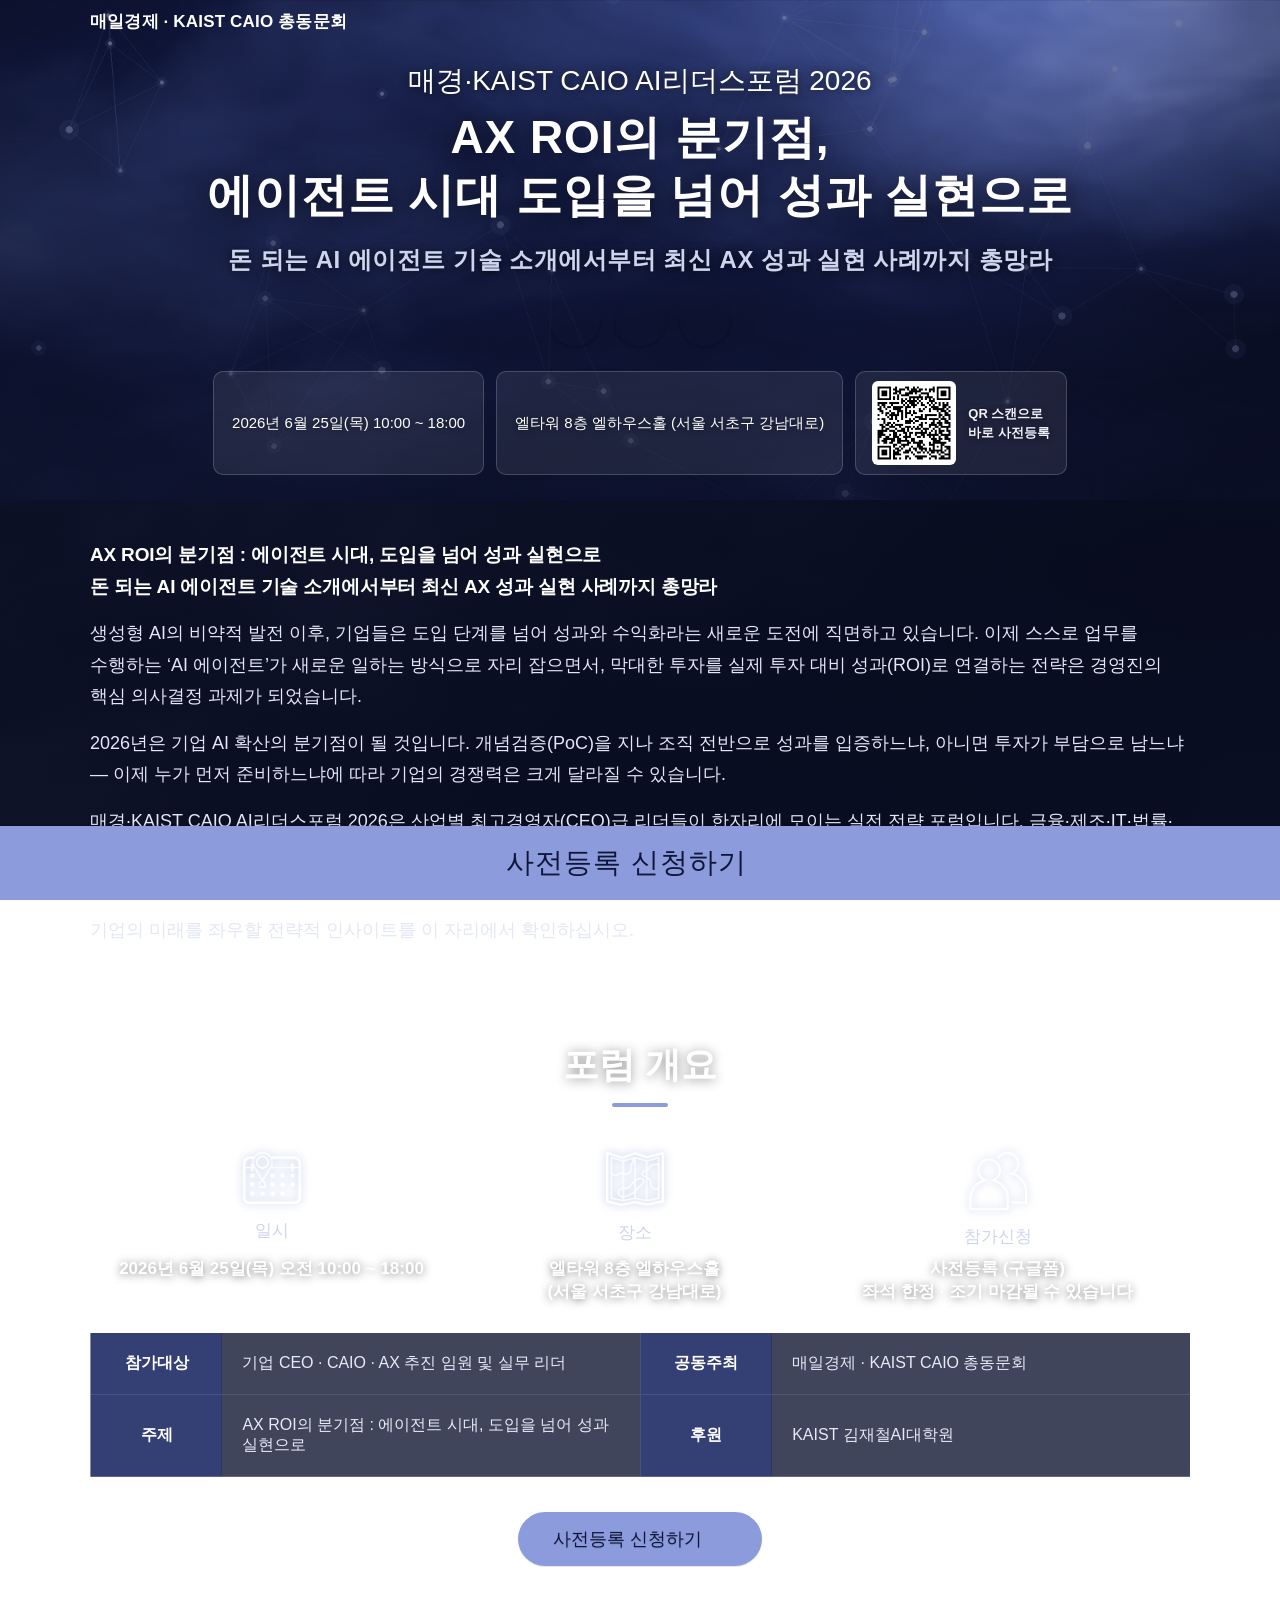
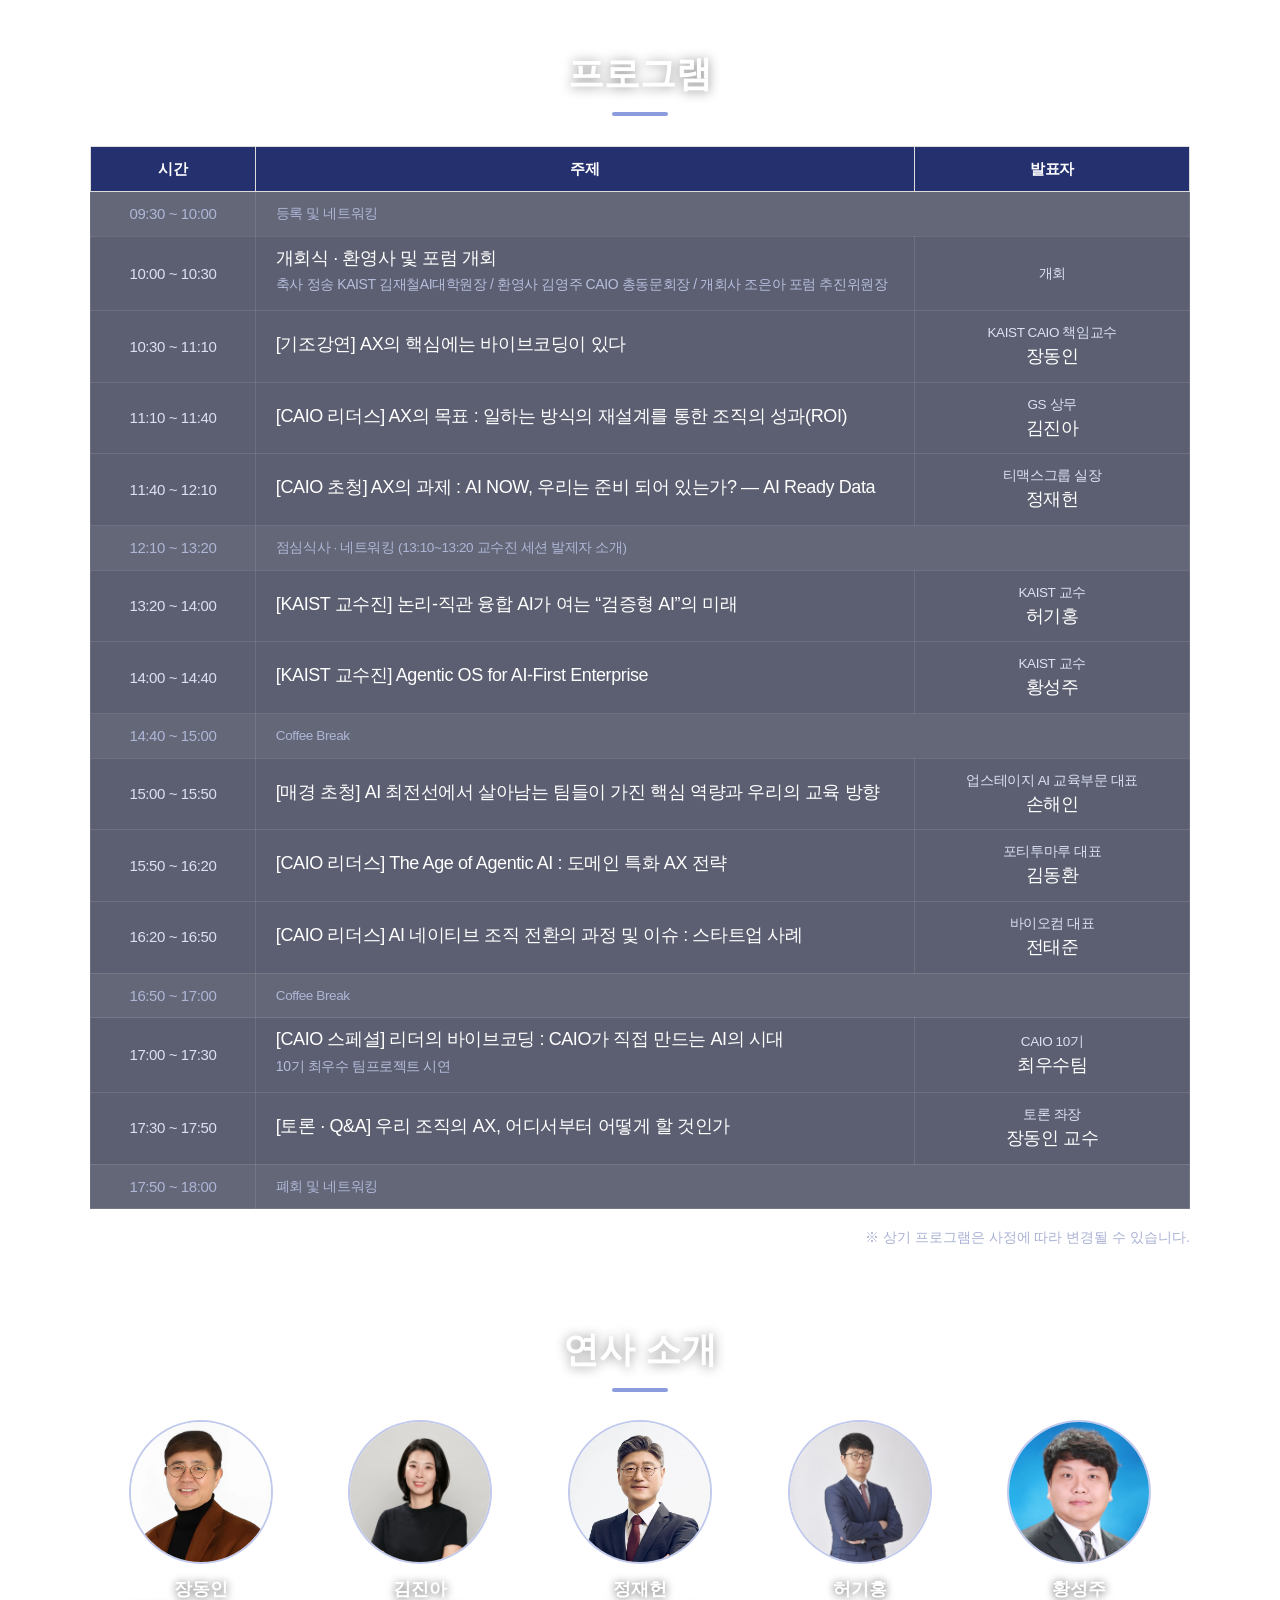
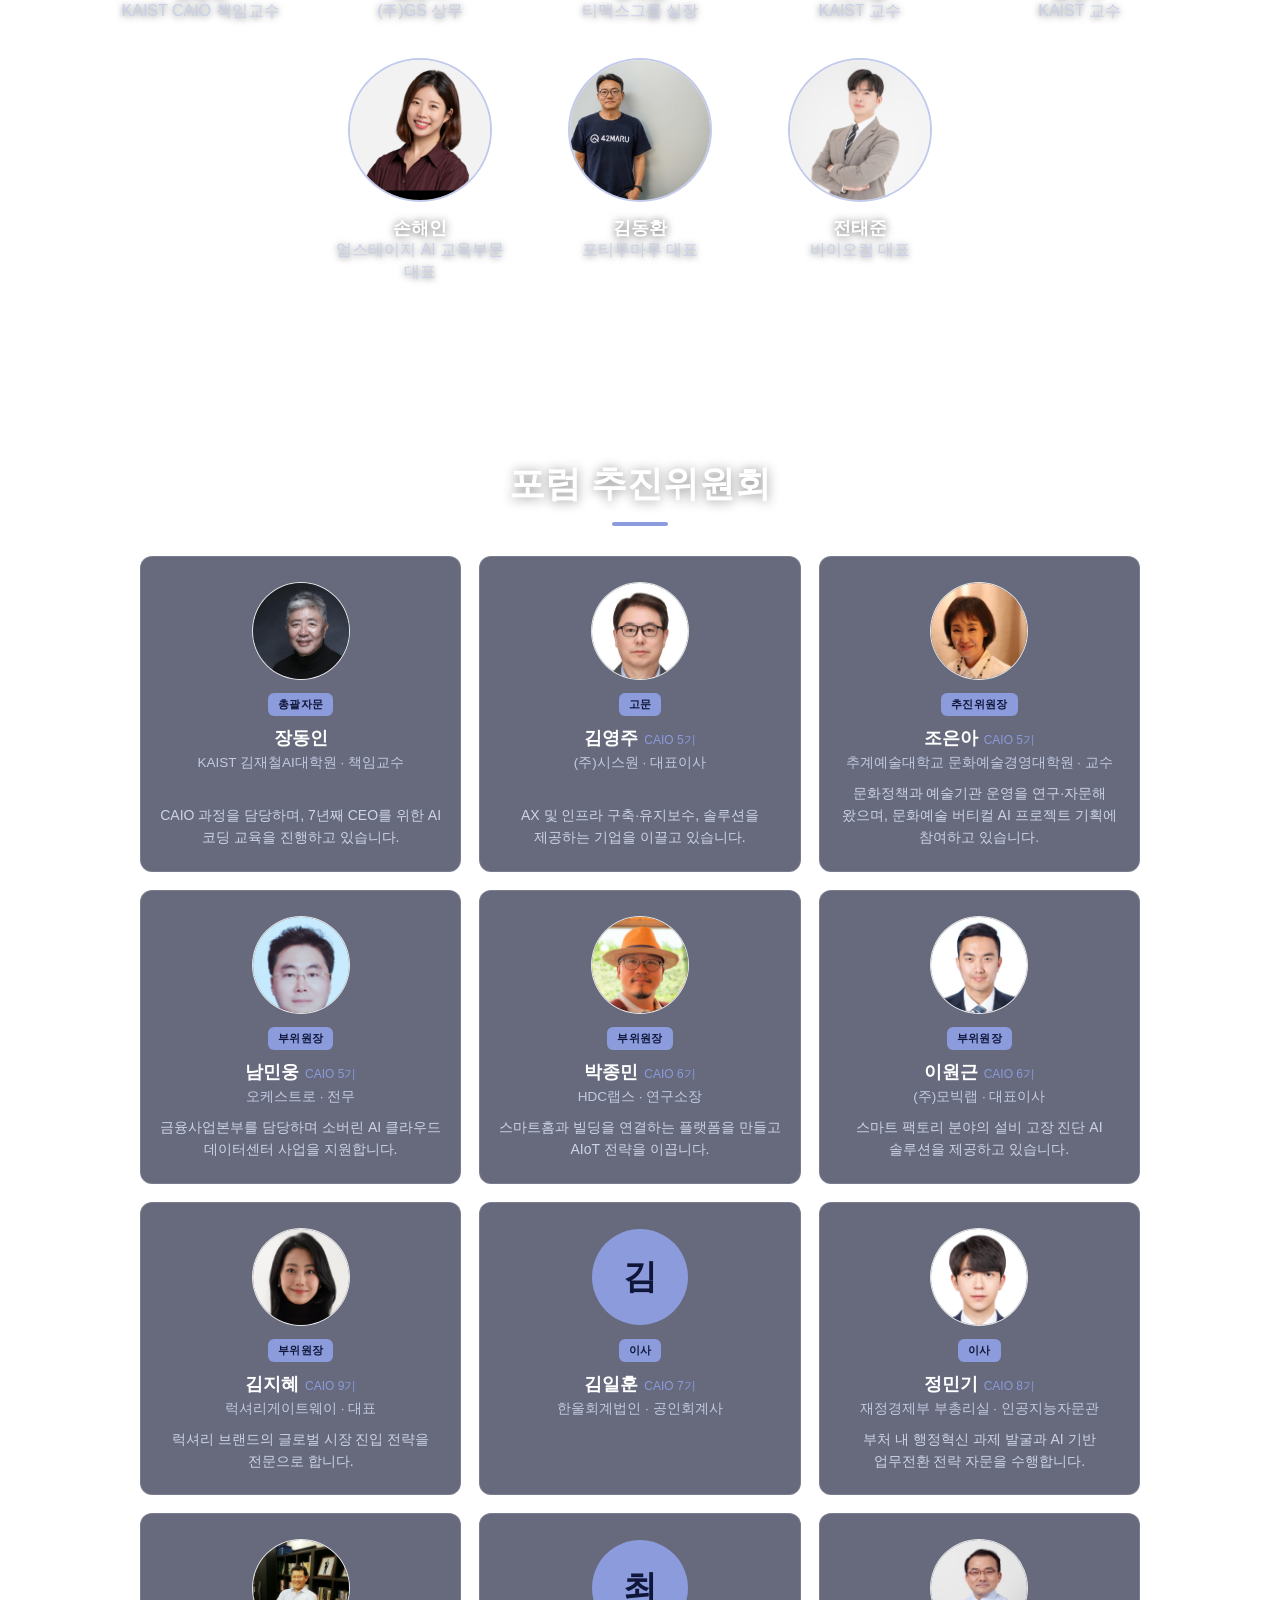
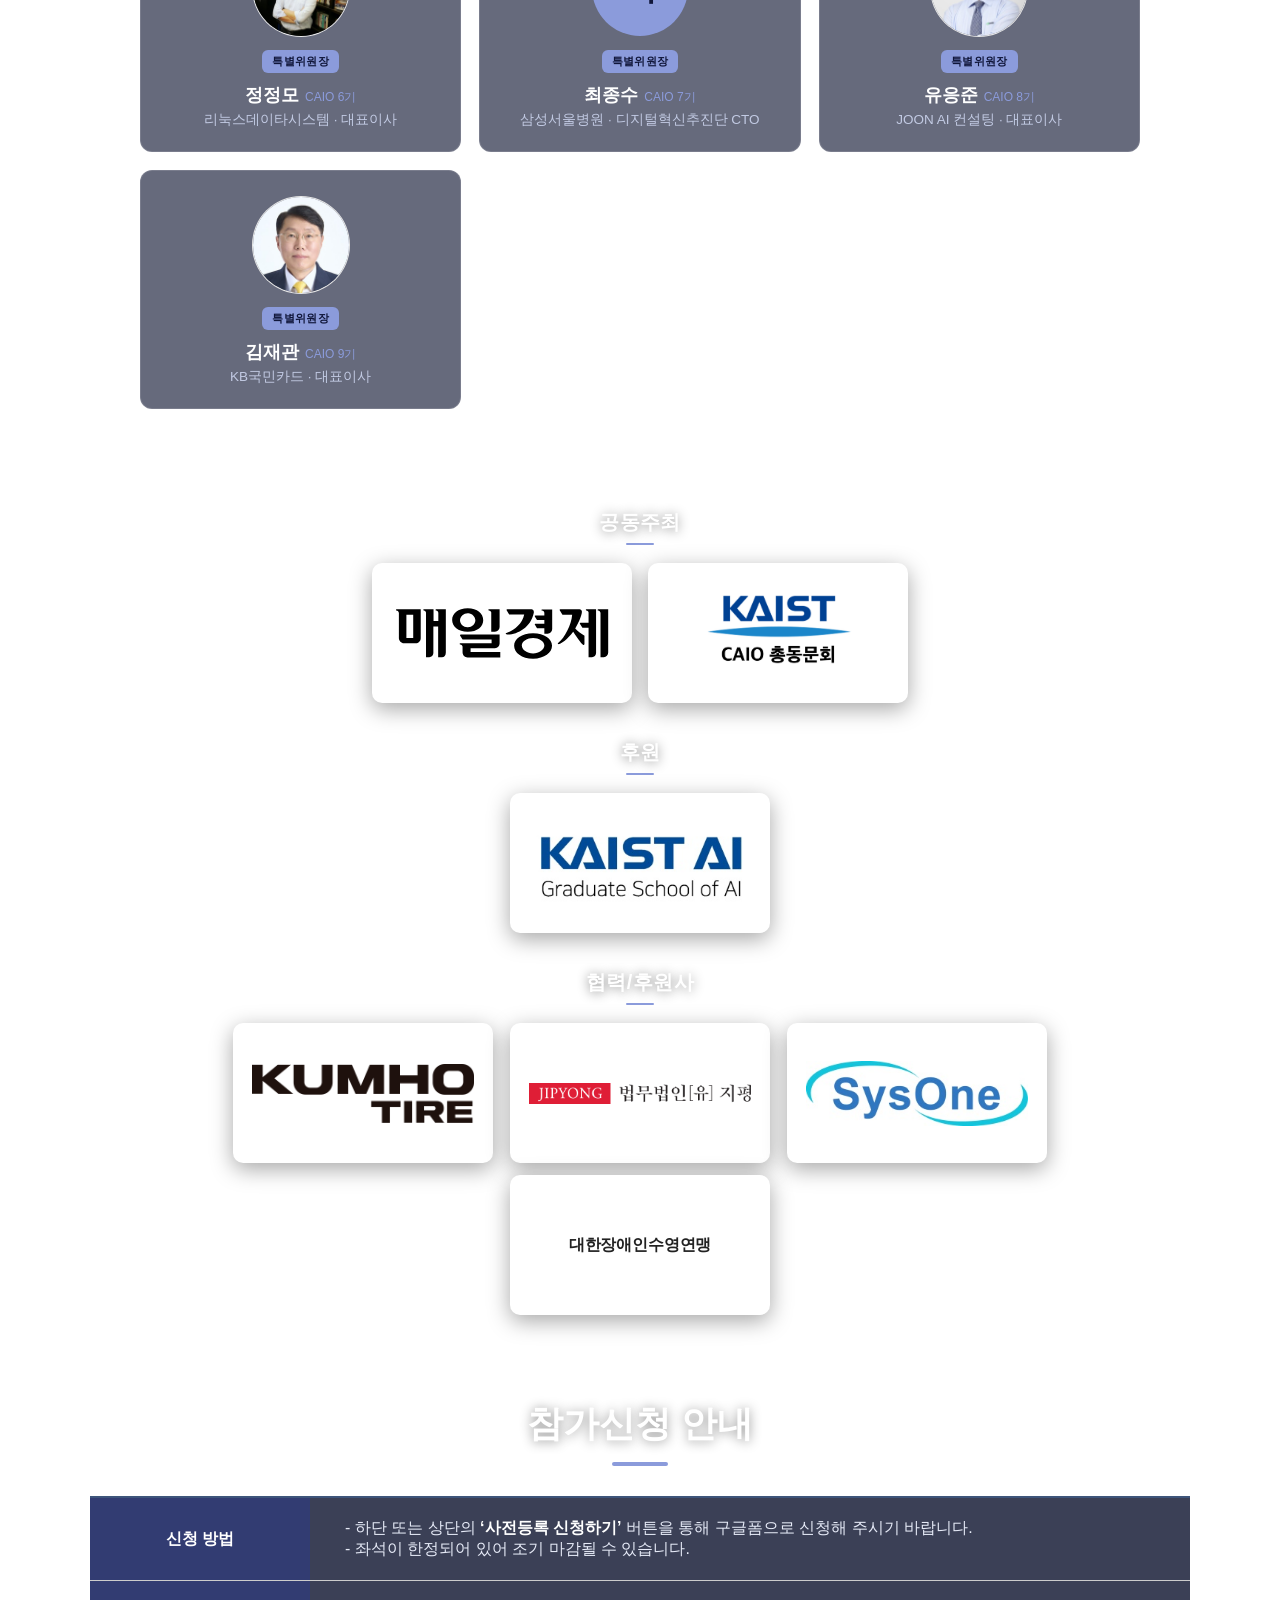
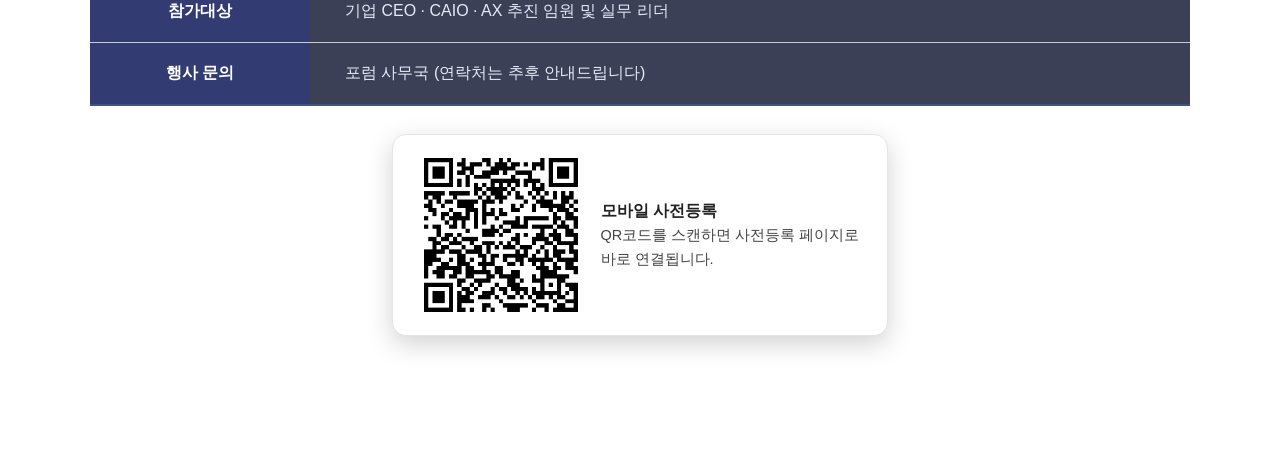
==== index.html @ e942ecd7 "fix: 매일경제 로고를 mk.co.kr 현행 공식 SVG로 교체 (사이트 헤더 원본 추출) Co-Authored-By: Claude Fable 5 <noreply@anthropi" ====
<!DOCTYPE html>
<html lang="ko">
<head>
<meta charset="UTF-8" />
<meta http-equiv="X-UA-Compatible" content="IE=edge" />
<title>매경·KAIST CAIO AI리더스포럼 2026</title>
<meta name="viewport" content="width=device-width,initial-scale=1.0" />
<meta name="description" content="AX ROI의 분기점 : 에이전트 시대, 도입을 넘어 성과 실현으로 — 2026. 6. 25(목) 엘타워 8층 엘하우스홀. 매경·KAIST CAIO AI리더스포럼 2026." />
<meta property="og:type" content="article" />
<meta property="og:title" content="매경·KAIST CAIO AI리더스포럼 2026" />
<meta property="og:description" content="AX ROI의 분기점 : 에이전트 시대, 도입을 넘어 성과 실현으로 — 2026. 6. 25(목) 엘타워 8층 엘하우스홀" />
<meta property="og:image" content="https://dev-riverkim.github.io/ai-leaders-forum-2026/images/poster.jpg" />
<meta name="twitter:card" content="summary_large_image" />

<!-- etnews 컨퍼런스 템플릿 CSS (로컬) -->
<link rel="stylesheet" href="assets/conference.css" />
<link rel="stylesheet" href="assets/SpoqaHanSans-kr.css" type="text/css" />
<script src="assets/jquery-3.6.0.min.js"></script>
<script src="assets/jquery.cookie.js"></script>
<style>
  /* 하단 고정 신청바에 마지막 콘텐츠가 가려지지 않도록 본문 끝 여백 확보 */
  body{ padding-bottom:96px; }
  main .request_guide{ padding-bottom:20px; }
  @media(max-width:768px){ body{ padding-bottom:74px; } }

  /* 파트너 로고 균일화 (원본 로고 크기가 제각각이라 박스에 맞춰 정렬) */
  main .partner .thumb_partner{ display:inline-flex !important; align-items:center; justify-content:center; width:260px; height:140px; padding:18px; box-sizing:border-box; vertical-align:middle; overflow:hidden; }
  main .partner .thumb_partner a{ display:inline-flex !important; width:auto !important; height:auto !important; padding:0 !important; align-items:center; justify-content:center; }
  main .partner .thumb_partner img{ max-width:100% !important; max-height:84px !important; width:auto !important; height:auto !important; object-fit:contain; }

  /* 강사 사진: 원형 프레임(140x140)에 종횡비 무관하게 꽉 차도록 통일 */
  main .teacher .thumb_teacher > span img{ width:100% !important; height:100% !important; object-fit:cover; object-position:center top; display:block; }

  /* 강사 그리드·이름·직책 가운데 정렬 (행 전체 중앙 정렬) */
  main .teacher .list_teacher{ text-align:center; }
  main .teacher .thumb_teacher{ text-align:center; }
  main .teacher .thumb_teacher > strong,
  main .teacher .thumb_teacher > p{ text-align:center; width:100%; }

  /* 포럼 추진위원회 */
  main .committee{ padding:60px 0; }
  main .committee .cgrid{ display:grid; grid-template-columns:repeat(3,1fr); gap:18px; max-width:1000px; margin:0 auto; }
  @media(max-width:820px){ main .committee .cgrid{ grid-template-columns:repeat(2,1fr); } }
  @media(max-width:520px){ main .committee .cgrid{ grid-template-columns:1fr; } }
  main .committee .ccard{ background:#fff; border:1px solid #e5e5e5; border-radius:12px; padding:26px 18px 22px; text-align:center; }
  main .committee .ccard .cph{ width:96px; height:96px; border-radius:50%; margin:0 auto 14px; overflow:hidden; box-shadow:0 0 0 1px #e5e5e5; }
  main .committee .ccard .cph img{ width:100%; height:100%; object-fit:cover; object-position:center top; display:block; }
  main .committee .ccard .cph.ph-init{ display:flex; align-items:center; justify-content:center; background:#212E6E; color:#fff; font-size:34px; font-weight:700; box-shadow:none; }
  main .committee .ccard .role{ display:inline-block; font-size:12px; font-weight:700; color:#fff; background:#212E6E; border-radius:4px; padding:3px 10px; }
  main .committee .ccard .cnm{ font-size:18px; font-weight:700; color:#222; margin-top:10px; }
  main .committee .ccard .cnm .gi{ font-size:12px; font-weight:500; color:#d41d5d; margin-left:6px; }
  main .committee .ccard .cpos{ font-size:13.5px; color:#777; margin-top:4px; }
  main .committee .ccard .cdesc{ font-size:13px; color:#555; line-height:1.6; margin-top:10px; }
</style>
<style>
/* ===== Dark Image Theme (생성 래스터 배경 + 다크 글래스 + 가독성 수정 + 애니메이션) ===== */
body{ background:linear-gradient(rgba(9,13,32,.80),rgba(9,13,32,.93)), url("images/gen_bg.jpg") !important; background-attachment:fixed !important; background-size:cover !important; background-position:center !important; color:#dfe4f5 !important; }
header{ position:relative; overflow:hidden; background:linear-gradient(rgba(12,16,40,.40),rgba(11,15,38,.80)), url("images/gen_hero.jpg") !important; background-size:cover !important; background-position:center !important; }
header::after{ content:""; position:absolute; inset:0; pointer-events:none; background:radial-gradient(40% 50% at 80% 16%, #8B9BDB33, transparent 70%); animation:hglow 9s ease-in-out infinite alternate; }
header > .wrap{ position:relative; z-index:2; }
@keyframes hglow{ to{ opacity:.5; transform:translateX(-4%);} }
header .title h2{ color:#ffffff !important; text-shadow:0 2px 22px rgba(0,0,0,.6); }
header .title .subcopy,header .title .subcopy2,header .info p{ text-shadow:0 1px 10px rgba(0,0,0,.7) !important; } header .title .subcopy2{ color:#cdd5ee !important; }
main,main .about,main .outline,main .program,main .teacher,main .committee,main .partner,main .request_guide{ background:transparent !important; }
main h3{ color:#fff !important; position:relative; text-shadow:0 1px 12px rgba(0,0,0,.45); } main h3::after{ content:""; display:block; width:48px;height:4px;background:#8B9BDB;border-radius:3px;margin:14px auto 0; }
main .about article,main .about article p{ color:#e3e7f6 !important; } main .about article b{ color:#fff !important; }
main .outline ul li strong{ color:#fff !important; text-shadow:0 1px 8px rgba(0,0,0,.5); } main .outline .outline_icon span{ color:#cdd5ee !important; }
main .outline .outline_icon img{ filter:brightness(1.7) drop-shadow(0 0 5px #8B9BDB99); }
main .outline .outline_table{ background:rgba(18,23,52,.55) !important; border-color:rgba(255,255,255,.12) !important; }
main .outline .outline_table th{ background:rgba(33,46,110,.78) !important; color:#fff !important; border-color:rgba(255,255,255,.10) !important; }
main .outline .outline_table td{ background:rgba(18,23,52,.55) !important; color:#e6eaf7 !important; border-color:rgba(255,255,255,.10) !important; }
main .program .program_table{ background:rgba(15,20,46,.68) !important; }
main .program .program_table thead th{ background:rgba(33,46,110,.92) !important; color:#fff !important; }
main .program .program_table td{ color:#dbe1f3 !important; border-color:rgba(255,255,255,.10) !important; }
main .program .program_table tr.break td{ background:rgba(255,255,255,.05) !important; color:#aeb6d6 !important; }
main .program .program_table strong{ color:#fff !important; } main .program .program_table p{ color:#b6bedd !important; }
main .program .wrap > table td:nth-child(2){ text-align:left !important; }
main .teacher .thumb_teacher > strong{ color:#fff !important; text-shadow:0 1px 8px rgba(0,0,0,.65); }
main .teacher .thumb_teacher > p{ color:#c8d0e8 !important; text-shadow:0 1px 6px rgba(0,0,0,.55); }
main .teacher .thumb_teacher > span{ box-shadow:0 0 0 2px #8B9BDB88; }
main .committee .ccard{ background:rgba(17,22,50,.64) !important; border-color:rgba(255,255,255,.13) !important; }
main .committee .ccard .cnm{ color:#fff !important; } main .committee .ccard .cpos{ color:#c2cae3 !important; } main .committee .ccard .cdesc{ color:#cdd4e8 !important; font-size:14px !important; }
main .committee .ccard .role, main .committee .ccard .cph.ph-init{ background:#8B9BDB !important; color:#10163A !important; } main .committee .ccard .cnm .gi{ color:#8B9BDB !important; }
main .partner .thumb_partner{ background:#fff !important; border-radius:10px; border-color:rgba(255,255,255,.2) !important; box-shadow:0 6px 22px rgba(0,0,0,.35); }
main .request_guide table{ background:rgba(17,22,50,.6) !important; }
main .request_guide th{ background:rgba(33,46,110,.78) !important; color:#fff !important; border-color:rgba(255,255,255,.1) !important; }
main .request_guide td{ background:rgba(17,22,50,.55) !important; color:#e6eaf7 !important; border-color:rgba(255,255,255,.1) !important; }
main .request_guide td b{ color:#fff !important; } main .request_guide td p{ color:#e6eaf7 !important; }
main p.textalign-right{ color:#aab2d4 !important; }
main .outline .outline_btnWrap a.btn_register, footer .btn_register{ background-color:#8B9BDB !important; color:#10163A !important; }

body.anim-on section:not(.rv-in){ opacity:0; transform:translateY(22px); }
body.anim-on section{ transition:opacity .7s ease, transform .7s ease; }
@media(prefers-reduced-motion:reduce){ body.anim-on section{opacity:1 !important;transform:none !important;transition:none !important;} }
@media(prefers-reduced-motion:reduce){ header::after{animation:none !important;} }
</style>
<script>
$(function(){
  if(!(window.matchMedia && window.matchMedia('(prefers-reduced-motion: reduce)').matches)){
    document.body.classList.add('anim-on');
    var io=new IntersectionObserver(function(es){es.forEach(function(en){if(en.isIntersecting){en.target.classList.add('rv-in');io.unobserve(en.target);}});},{threshold:.08});
    document.querySelectorAll('main section').forEach(function(e){io.observe(e);});
  }
});
</script>
<style>
/* ===== Designer QA fixes ===== */
header .title h2{ font-size:46px !important; line-height:1.25em; letter-spacing:.02em; }
@media(max-width:800px){ header .title h2{ font-size:34px !important; } }
.snsWrap{ margin:20px 0 !important; }
main .about article p{ font-size:18px; line-height:1.75em; }
main .about article > p:first-child b{ font-size:19px; line-height:1.6; letter-spacing:-.01em; }
main h3::after{ width:56px !important; }
main .partner h3{ font-size:20px !important; font-weight:600; margin-bottom:12px !important; letter-spacing:.02em; }
main .partner h3::after{ width:28px !important; height:2px !important; margin-top:8px !important; }
main .outline .outline_icon img{ width:58px; }
main .committee .cgrid{ align-items:stretch; }
main .committee .ccard{ display:flex; flex-direction:column; align-items:center; }
main .committee .ccard .cdesc{ margin-top:auto; padding-top:10px; }
main .committee .ccard .role{ border-radius:6px; padding:4px 10px; font-size:11px; letter-spacing:.03em; }
main .program .program_table td:last-child{ font-size:13.5px; }
@media(max-width:600px){ footer .btn_register{ font-size:20px; padding:16px 20px; } }
</style>
<style>
/* 참가신청 QR 블록 */
.qr-block{ margin:28px auto 0; display:flex; align-items:center; justify-content:center; gap:20px; background:#fff; border:1px solid #e5e5e5; border-radius:14px; padding:20px 28px; width:fit-content; max-width:92%; box-shadow:0 8px 26px rgba(0,0,0,.18); }
.qr-block img{ width:128px; height:128px; display:block; }
.qr-block p{ margin:0; font-size:14.5px; color:#444 !important; line-height:1.65; text-align:left; }
.qr-block p b{ font-size:16px; color:#222 !important; }
@media(max-width:560px){ .qr-block{ flex-direction:column; text-align:center; } .qr-block p{ text-align:center; } }
</style>
<style>
/* 히어로 인포 칩 + QR (B안: 한 줄 정렬) */
header{ position:relative; }
header .info.info-chips{ display:flex; justify-content:center; align-items:stretch; gap:12px; flex-wrap:wrap; }
header .info-chips .chip{ display:flex; align-items:center; background:rgba(255,255,255,.08); border:1px solid rgba(255,255,255,.18); border-radius:10px; padding:12px 18px; font-size:15px; font-weight:500; color:#fff; text-shadow:0 1px 6px rgba(0,0,0,.45); }
header .info-chips .chip-qr{ gap:12px; padding:9px 16px; }
header .info-chips .chip-qr img{ width:84px; height:84px; background:#fff; padding:4px; border-radius:6px; box-sizing:border-box; display:block; }
header .info-chips .chip-qr b{ font-size:13px; color:#eef1fb; text-align:left; line-height:1.5; font-weight:600; text-shadow:0 1px 6px rgba(0,0,0,.45); }
@media(max-width:600px){ header .info-chips .chip-qr{ display:none; } }
/* 하단 QR 강화 (포스터·공유용) */
.qr-block img{ width:160px !important; height:160px !important; }
</style>
</head>
<body>

<header style="background:url('images/header_bg.jpg') no-repeat; background-size:cover;">
  <div class="wrap">
    <h1><span style="font-size:17px;color:#fff;font-weight:700;letter-spacing:.01em;">매일경제 · KAIST CAIO 총동문회</span></h1>
    <div class="title">
      <p class="subcopy">매경·KAIST CAIO AI리더스포럼 2026</p>
      <h2>AX ROI의 분기점,<br>에이전트 시대 도입을 넘어 성과 실현으로</h2>
      <p class="subcopy2">돈 되는 AI 에이전트 기술 소개에서부터 최신 AX 성과 실현 사례까지 총망라</p>
    </div>
    <div class="snsWrap">
      <p>
        <a href="#" id="sns-tw" title="트위터 공유하기" class="btn_twitter" target="_blank" rel="noopener"></a>
        <a href="#" id="sns-fb" title="페이스북 공유하기" class="btn_facebook" target="_blank" rel="noopener"></a>
        <a href="#" id="sns-url" title="URL 복사하기" class="btn_url"></a>
      </p>
    </div>
    <div class="info info-chips">
      <span class="chip">2026년 6월 25일(목) 10:00 ~ 18:00</span>
      <span class="chip">엘타워 8층 엘하우스홀 (서울 서초구 강남대로)</span>
      <span class="chip chip-qr" aria-hidden="true"><img src="qr.png" alt=""><b>QR 스캔으로<br>바로 사전등록</b></span>
    </div>
  </div>
</header>

<main role="main">
  <!-- 포럼 소개 -->
  <section class="about">
    <div class="wrap">
      <div class="h3_sub">
        <article>
          <p><b>AX ROI의 분기점 : 에이전트 시대, 도입을 넘어 성과 실현으로<br>
          돈 되는 AI 에이전트 기술 소개에서부터 최신 AX 성과 실현 사례까지 총망라</b></p>

          <p>생성형 AI의 비약적 발전 이후, 기업들은 도입 단계를 넘어 성과와 수익화라는 새로운 도전에 직면하고 있습니다. 이제 스스로 업무를 수행하는 ‘AI 에이전트’가 새로운 일하는 방식으로 자리 잡으면서, 막대한 투자를 실제 투자 대비 성과(ROI)로 연결하는 전략은 경영진의 핵심 의사결정 과제가 되었습니다.</p>

          <p>2026년은 기업 AI 확산의 분기점이 될 것입니다. 개념검증(PoC)을 지나 조직 전반으로 성과를 입증하느냐, 아니면 투자가 부담으로 남느냐 — 이제 누가 먼저 준비하느냐에 따라 기업의 경쟁력은 크게 달라질 수 있습니다.</p>

          <p>매경·KAIST CAIO AI리더스포럼 2026은 산업별 최고경영자(CEO)급 리더들이 한자리에 모이는 실전 전략 포럼입니다. 금융·제조·IT·법률·공공·바이오 등 각 산업 현장의 CAIO와 KAIST 교수진이 실제로 축적한 도입·확산·성과 모델을 공유하며, 리더가 직접 바이브코딩으로 에이전트를 구현해 조직의 문제를 푸는 실전 사례까지 무대에서 공개합니다.</p>

          <p>기업의 미래를 좌우할 전략적 인사이트를 이 자리에서 확인하십시오.</p>
        </article>
      </div>
    </div>
  </section>

  <!-- 포럼 개요 -->
  <section class="outline">
    <div class="wrap">
      <h3>포럼 개요</h3>
      <ul class="clearfix">
        <li>
          <div class="outline_icon"><img src="images/icon_outline01.png" alt="일시 아이콘"><span>일시</span></div>
          <strong>2026년 6월 25일(목) 오전 10:00 ~ 18:00</strong>
        </li>
        <li>
          <div class="outline_icon"><img src="images/icon_outline02.png" alt="장소 아이콘"><span>장소</span></div>
          <strong>엘타워 8층 엘하우스홀<br>(서울 서초구 강남대로)</strong>
        </li>
        <li>
          <div class="outline_icon"><img src="images/icon_outline03.png" alt="참가신청 아이콘"><span>참가신청</span></div>
          <strong>사전등록 (구글폼)<br>좌석 한정 · 조기 마감될 수 있습니다</strong>
        </li>
      </ul>

      <table class="clearfix outline_table">
        <colgroup><col width="12%"><col width="38%"><col width="12%"><col width="38%"></colgroup>
        <tr>
          <th>참가대상</th><td>기업 CEO · CAIO · AX 추진 임원 및 실무 리더</td>
          <th>공동주최</th><td>매일경제 · KAIST CAIO 총동문회</td>
        </tr>
        <tr>
          <th>주제</th><td>AX ROI의 분기점 : 에이전트 시대, 도입을 넘어 성과 실현으로</td>
          <th>후원</th><td>KAIST 김재철AI대학원</td>
        </tr>
      </table>

      <div class="outline_btnWrap">
        <a href="#" class="btn_register js-register" title="사전등록 신청하기">사전등록 신청하기<i></i></a>
      </div>
    </div>
  </section>

  <!-- 프로그램 -->
  <section class="program">
    <div class="wrap">
      <h3>프로그램</h3>
      <table class="program_table">
        <colgroup><col width="15%"><col width="*"><col width="25%"></colgroup>
        <thead><tr><th>시간</th><th>주제</th><th>발표자</th></tr></thead>
        <tbody>
          <tr class="break"><td>09:30 ~ 10:00</td><td colspan="2">등록 및 네트워킹</td></tr>
          <tr>
            <td>10:00 ~ 10:30</td>
            <td><strong>개회식 · 환영사 및 포럼 개회</strong><p>축사 정송 KAIST 김재철AI대학원장 / 환영사 김영주 CAIO 총동문회장 / 개회사 조은아 포럼 추진위원장</p></td>
            <td>개회</td>
          </tr>
          <tr>
            <td>10:30 ~ 11:10</td>
            <td><strong>[기조강연] AX의 핵심에는 바이브코딩이 있다</strong></td>
            <td>KAIST CAIO 책임교수<strong>장동인</strong></td>
          </tr>
          <tr>
            <td>11:10 ~ 11:40</td>
            <td><strong>[CAIO 리더스] AX의 목표 : 일하는 방식의 재설계를 통한 조직의 성과(ROI)</strong></td>
            <td>GS 상무<strong>김진아</strong></td>
          </tr>
          <tr>
            <td>11:40 ~ 12:10</td>
            <td><strong>[CAIO 초청] AX의 과제 : AI NOW, 우리는 준비 되어 있는가? — AI Ready Data</strong></td>
            <td>티맥스그룹 실장<strong>정재헌</strong></td>
          </tr>
          <tr class="break"><td>12:10 ~ 13:20</td><td colspan="2">점심식사 · 네트워킹 (13:10~13:20 교수진 세션 발제자 소개)</td></tr>
          <tr>
            <td>13:20 ~ 14:00</td>
            <td><strong>[KAIST 교수진] 논리-직관 융합 AI가 여는 “검증형 AI”의 미래</strong></td>
            <td>KAIST 교수<strong>허기홍</strong></td>
          </tr>
          <tr>
            <td>14:00 ~ 14:40</td>
            <td><strong>[KAIST 교수진] Agentic OS for AI-First Enterprise</strong></td>
            <td>KAIST 교수<strong>황성주</strong></td>
          </tr>
          <tr class="break"><td>14:40 ~ 15:00</td><td colspan="2">Coffee Break</td></tr>
          <tr>
            <td>15:00 ~ 15:50</td>
            <td><strong>[매경 초청] AI 최전선에서 살아남는 팀들이 가진 핵심 역량과 우리의 교육 방향</strong></td>
            <td>업스테이지 AI 교육부문 대표<strong>손해인</strong></td>
          </tr>
          <tr>
            <td>15:50 ~ 16:20</td>
            <td><strong>[CAIO 리더스] The Age of Agentic AI : 도메인 특화 AX 전략</strong></td>
            <td>포티투마루 대표<strong>김동환</strong></td>
          </tr>
          <tr>
            <td>16:20 ~ 16:50</td>
            <td><strong>[CAIO 리더스] AI 네이티브 조직 전환의 과정 및 이슈 : 스타트업 사례</strong></td>
            <td>바이오컴 대표<strong>전태준</strong></td>
          </tr>
          <tr class="break"><td>16:50 ~ 17:00</td><td colspan="2">Coffee Break</td></tr>
          <tr>
            <td>17:00 ~ 17:30</td>
            <td><strong>[CAIO 스페셜] 리더의 바이브코딩 : CAIO가 직접 만드는 AI의 시대</strong><p>10기 최우수 팀프로젝트 시연</p></td>
            <td>CAIO 10기<strong>최우수팀</strong></td>
          </tr>
          <tr>
            <td>17:30 ~ 17:50</td>
            <td><strong>[토론 · Q&amp;A] 우리 조직의 AX, 어디서부터 어떻게 할 것인가</strong></td>
            <td>토론 좌장<strong>장동인 교수</strong></td>
          </tr>
          <tr class="break"><td>17:50 ~ 18:00</td><td colspan="2">폐회 및 네트워킹</td></tr>
        </tbody>
      </table>
      <style>main .program .wrap > table td {text-align:center !important;} main .program .wrap > table td:nth-child(2) {text-align:left !important; padding-left:20px;}</style>
      <p class="textalign-right">※ 상기 프로그램은 사정에 따라 변경될 수 있습니다.</p>
    </div>
  </section>

  <!-- 연사 소개 -->
  <section class="teacher">
    <div class="wrap">
      <h3>연사 소개</h3>
      <div class="list_teacher clearfix">

        <div id="lecturer2_btn" class="thumb_teacher"><span><img src="images/jangdongin.webp" width="130"></span><strong>장동인</strong><p>KAIST CAIO 책임교수</p></div>
        <div id="record2_modal" class="modal"><div class="modalWrap"><span class="close" title="닫기">&times;</span><div class="modal-content"><p><b>[기조강연] AX의 핵심에는 바이브코딩이 있다</b><br><br>現 KAIST 김재철AI대학원 CAIO 담당 책임교수 / AiBB Lab 대표<br>7년째 CEO를 위한 AI 코딩 교육 진행<br>前 한국테라데이타 부사장, SAS코리아 부사장 등 역임<br><br>AX(AI 전환)를 성과로 연결하는 핵심 동력으로서의 ‘바이브코딩’을 조망하고, 리더가 직접 AI를 활용해 조직의 문제를 푸는 방향을 제시합니다.</p></div></div></div>

        <div id="lecturer3_btn" class="thumb_teacher"><span><img src="images/kimjina.webp" width="130"></span><strong>김진아</strong><p>(주)GS 상무</p></div>
        <div id="record3_modal" class="modal"><div class="modalWrap"><span class="close" title="닫기">&times;</span><div class="modal-content"><p><b>[CAIO 리더스] AX의 목표 : 일하는 방식의 재설계를 통한 조직의 성과(ROI)</b><br>(주)GS 상무 · AX 조직 52g<br><br>GS그룹 AX 조직 52g가 6년간 정유공장·발전소·물류센터·편의점·고객센터 현장에서 추진한 혁신 사례를 통해, 기술 도입을 넘어 실제 업무 변화와 성과로 이어지는 방법을 공유합니다. AI를 조직문화와 일하는 방식의 변화로 연결하는 리더십·변화관리 원칙을 다룹니다.</p></div></div></div>

        <div id="lecturer4_btn" class="thumb_teacher"><span><img src="images/jeongjaeheon.webp" width="130"></span><strong>정재헌</strong><p>티맥스그룹 실장</p></div>
        <div id="record4_modal" class="modal"><div class="modalWrap"><span class="close" title="닫기">&times;</span><div class="modal-content"><p><b>[CAIO 초청] AX의 과제 : AI NOW, 우리는 준비 되어 있는가? — AI Ready Data</b><br>Tmax그룹 실장 · 前 오케스트로 AGI 대표<br><br>에이전트는 구매가 아니라 보안·인프라·데이터 3대 전제 위에서 작동합니다. 경쟁력이 비정형·실시간 데이터의 표준화(ARD)로 이동하는 흐름과, 운영 가능한 AI 학습데이터를 만드는 글로벌 표준·프로세스, 한국형 소버린 AI 전략까지 제시합니다.</p></div></div></div>

        <div id="lecturer5_btn" class="thumb_teacher"><span><img src="images/heogihong.jpg" width="130"></span><strong>허기홍</strong><p>KAIST 교수</p></div>
        <div id="record5_modal" class="modal"><div class="modalWrap"><span class="close" title="닫기">&times;</span><div class="modal-content"><p><b>[KAIST 교수진] 논리-직관 융합 AI가 여는 “검증형 AI”의 미래</b><br>KAIST 교수<br><br>신경망 기반 AI는 지시를 올바로 따르는지 엄밀히 판단하기 어렵습니다. 뛰어난 직관의 언어 모델과 엄밀한 논리의 검증 시스템이 결합되는 ‘검증형 AI’의 미래를 함께 그립니다.</p></div></div></div>

        <div id="lecturer6_btn" class="thumb_teacher"><span><img src="images/hwangseongju.jpg" width="130"></span><strong>황성주</strong><p>KAIST 교수</p></div>
        <div id="record6_modal" class="modal"><div class="modalWrap"><span class="close" title="닫기">&times;</span><div class="modal-content"><p><b>[KAIST 교수진] Agentic OS for AI-First Enterprise</b><br>KAIST 교수<br><br>AI-First 기업으로 전환하기 위한 에이전트 기반 운영체계(Agentic OS)의 개념과 방향을 제시합니다.</p></div></div></div>

        <div id="lecturer7_btn" class="thumb_teacher"><span><img src="images/sonhaein.png" width="130"></span><strong>손해인</strong><p>업스테이지 AI 교육부문 대표</p></div>
        <div id="record7_modal" class="modal"><div class="modalWrap"><span class="close" title="닫기">&times;</span><div class="modal-content"><p><b>[매경 초청] AI 최전선에서 살아남는 팀들이 가진 핵심 역량과 우리의 교육 방향</b><br>업스테이지 AI 교육부문 대표 · 창업 멤버<br><br>AlphaGo·ChatGPT·Agent 시대로 파도가 빨라지며 기업이 원하는 인재상도 달라졌습니다. NVIDIA·업스테이지 최전선에서 목격한 살아남는 팀의 공통 역량과, 에이전트 시대 교육이 바꿔야 할 지점을 구체적으로 풀어냅니다.</p></div></div></div>

        <div id="lecturer8_btn" class="thumb_teacher"><span><img src="images/kimdonghwan.jpg" width="130"></span><strong>김동환</strong><p>포티투마루 대표</p></div>
        <div id="record8_modal" class="modal"><div class="modalWrap"><span class="close" title="닫기">&times;</span><div class="modal-content"><p><b>[CAIO 리더스] The Age of Agentic AI : 도메인 특화 AX 전략</b><br>포티투마루 대표 · 국가AI전략위 공공AX 위원<br><br>딥러닝 기반 AI의 발전 흐름을 돌아보고, Generative를 넘어 Agentic AI 기반의 산업·공공·행정 혁신으로 생산성과 글로벌 경쟁력을 확보한 사례를 공유합니다. 금융·제조·전자·법률·헬스케어·공공 등 도메인별 특화 AX 전략을 함께 고민합니다.</p></div></div></div>

        <div id="lecturer9_btn" class="thumb_teacher"><span><img src="images/jeontaejun.jpg" width="130"></span><strong>전태준</strong><p>바이오컴 대표</p></div>
        <div id="record9_modal" class="modal"><div class="modalWrap"><span class="close" title="닫기">&times;</span><div class="modal-content"><p><b>[CAIO 리더스] AI 네이티브 조직 전환의 과정 및 이슈 : 스타트업 사례</b><br>바이오컴 대표 · KAIST CAIO 과정 대상<br><br>AI를 도입한 회사는 많지만 성과를 매출·비용으로 증명하는 회사는 드뭅니다. AI가 안전하고 측정 가능하게 일하도록 만드는 운영 체계를 다루며, 인당 생산성을 끌어올리는 방법과 자산이 되는 에이전트의 차이를 직접 운영·검증한 경험으로 제시합니다.</p></div></div></div>

      </div>
    </div>
  </section>

  <!-- 포럼 추진위원회 -->
  <section class="committee">
    <div class="wrap">
      <h3>포럼 추진위원회</h3>
      <div class="cgrid">
        <div class="ccard"><div class="cph"><img src="images/comm_jangdongin.jpg" alt="장동인"></div><span class="role">총괄자문</span><div class="cnm">장동인</div><div class="cpos">KAIST 김재철AI대학원 · 책임교수</div><div class="cdesc">CAIO 과정을 담당하며, 7년째 CEO를 위한 AI 코딩 교육을 진행하고 있습니다.</div></div>
        <div class="ccard"><div class="cph"><img src="images/comm_kimyoungju.jpg" alt="김영주"></div><span class="role">고문</span><div class="cnm">김영주<span class="gi">CAIO 5기</span></div><div class="cpos">(주)시스원 · 대표이사</div><div class="cdesc">AX 및 인프라 구축·유지보수, 솔루션을 제공하는 기업을 이끌고 있습니다.</div></div>
        <div class="ccard"><div class="cph"><img src="images/comm_joeuna.jpg" alt="조은아"></div><span class="role">추진위원장</span><div class="cnm">조은아<span class="gi">CAIO 5기</span></div><div class="cpos">추계예술대학교 문화예술경영대학원 · 교수</div><div class="cdesc">문화정책과 예술기관 운영을 연구·자문해 왔으며, 문화예술 버티컬 AI 프로젝트 기획에 참여하고 있습니다.</div></div>
        <div class="ccard"><div class="cph"><img src="images/comm_nammin.jpg" alt="남민웅"></div><span class="role">부위원장</span><div class="cnm">남민웅<span class="gi">CAIO 5기</span></div><div class="cpos">오케스트로 · 전무</div><div class="cdesc">금융사업본부를 담당하며 소버린 AI 클라우드 데이터센터 사업을 지원합니다.</div></div>
        <div class="ccard"><div class="cph"><img src="images/comm_parkjongmin.jpg" alt="박종민"></div><span class="role">부위원장</span><div class="cnm">박종민<span class="gi">CAIO 6기</span></div><div class="cpos">HDC랩스 · 연구소장</div><div class="cdesc">스마트홈과 빌딩을 연결하는 플랫폼을 만들고 AIoT 전략을 이끕니다.</div></div>
        <div class="ccard"><div class="cph"><img src="images/comm_leewongeun.jpg" alt="이원근"></div><span class="role">부위원장</span><div class="cnm">이원근<span class="gi">CAIO 6기</span></div><div class="cpos">(주)모빅랩 · 대표이사</div><div class="cdesc">스마트 팩토리 분야의 설비 고장 진단 AI 솔루션을 제공하고 있습니다.</div></div>
        <div class="ccard"><div class="cph"><img src="images/comm_kimjihye.jpg" alt="김지혜"></div><span class="role">부위원장</span><div class="cnm">김지혜<span class="gi">CAIO 9기</span></div><div class="cpos">럭셔리게이트웨이 · 대표</div><div class="cdesc">럭셔리 브랜드의 글로벌 시장 진입 전략을 전문으로 합니다.</div></div>
        <div class="ccard"><div class="cph ph-init">김</div><span class="role">이사</span><div class="cnm">김일훈<span class="gi">CAIO 7기</span></div><div class="cpos">한울회계법인 · 공인회계사</div></div>
        <div class="ccard"><div class="cph"><img src="images/comm_jeongmingi.jpg" alt="정민기"></div><span class="role">이사</span><div class="cnm">정민기<span class="gi">CAIO 8기</span></div><div class="cpos">재정경제부 부총리실 · 인공지능자문관</div><div class="cdesc">부처 내 행정혁신 과제 발굴과 AI 기반 업무전환 전략 자문을 수행합니다.</div></div>
        <div class="ccard"><div class="cph"><img src="images/comm_jeongjeongmo.jpg" alt="정정모"></div><span class="role">특별위원장</span><div class="cnm">정정모<span class="gi">CAIO 6기</span></div><div class="cpos">리눅스데이타시스템 · 대표이사</div></div>
        <div class="ccard"><div class="cph ph-init">최</div><span class="role">특별위원장</span><div class="cnm">최종수<span class="gi">CAIO 7기</span></div><div class="cpos">삼성서울병원 · 디지털혁신추진단 CTO</div></div>
        <div class="ccard"><div class="cph"><img src="images/comm_yoeungjun.jpg" alt="유응준"></div><span class="role">특별위원장</span><div class="cnm">유응준<span class="gi">CAIO 8기</span></div><div class="cpos">JOON AI 컨설팅 · 대표이사</div></div>
        <div class="ccard"><div class="cph"><img src="images/comm_kimjaekwan.jpg" alt="김재관"></div><span class="role">특별위원장</span><div class="cnm">김재관<span class="gi">CAIO 9기</span></div><div class="cpos">KB국민카드 · 대표이사</div></div>
      </div>
    </div>
  </section>

  <!-- 공동주최 · 후원 -->
  <section class="partner">
    <div class="wrap">
      <h3>공동주최</h3>
      <div class="list_partner">
        <span class="thumb_partner"><img src="images/logo_mk_official.svg" alt="매일경제" style="max-height:44px;"></span>
        <span class="thumb_partner"><a href="http://www.kaist.ac.kr/kr/" target="_blank" rel="noopener"><img src="images/logo_kaist.jpg" alt="KAIST CAIO 총동문회"></a></span>
      </div>
      <h3>후원</h3>
      <div class="list_partner">
        <span class="thumb_partner"><a href="http://gsai.kaist.ac.kr/?lang=ko" target="_blank" rel="noopener"><img src="images/logo_kaistai.jpg" alt="KAIST 김재철AI대학원"></a></span>
      </div>
      <h3>협력/후원사</h3>
      <div class="list_partner">
        <span class="thumb_partner"><a href="https://www.kumhotire.co.kr" target="_blank" rel="noopener"><img src="images/logo_kumho.png" alt="금호타이어"></a></span>
        <span class="thumb_partner"><a href="https://www.jipyong.com" target="_blank" rel="noopener"><img src="images/logo_jipyong.png" alt="법무법인 지평"></a></span>
        <span class="thumb_partner"><a href="http://www.sysone.co.kr/" target="_blank" rel="noopener"><img src="images/logo_sysone.jpg" alt="시스원"></a></span>
        <span class="thumb_partner" style="color:#222;font-size:16px;font-weight:700;letter-spacing:-.01em;"><a href="https://swimming.koreanpc.kr" target="_blank" rel="noopener" style="text-decoration:none;color:#222;">대한장애인수영연맹</a></span>
      </div>
    </div>
  </section>

  <!-- 참가신청 안내 -->
  <section class="request_guide">
    <div class="wrap">
      <h3>참가신청 안내</h3>
      <table>
        <colgroup><col width="20%"><col width="80%"></colgroup>
        <tr>
          <th>신청 방법</th>
          <td>
            <p>- 하단 또는 상단의 <b>‘사전등록 신청하기’</b> 버튼을 통해 구글폼으로 신청해 주시기 바랍니다.</p>
            <p>- 좌석이 한정되어 있어 조기 마감될 수 있습니다.</p>
          </td>
        </tr>
        <tr>
          <th>참가대상</th>
          <td><p>기업 CEO · CAIO · AX 추진 임원 및 실무 리더</p></td>
        </tr>
        <tr>
          <th>행사 문의</th>
          <td><p>포럼 사무국 (연락처는 추후 안내드립니다)</p></td>
        </tr>
      </table>

      <div class="qr-block">
        <img src="qr.png" alt="사전등록 QR코드">
        <p><b>모바일 사전등록</b><br>QR코드를 스캔하면 사전등록 페이지로<br>바로 연결됩니다.</p>
      </div>
    </div>
  </section>
</main>

<footer>
  <a href="#top" title="맨 위로" class="btn_gotop"><img src="images/btn_gotop.png"></a>
  <a href="#" title="사전등록 신청하기" class="btn_register js-register">사전등록 신청하기<i></i></a>
</footer>

<script>
  // ===== 구글폼 신청 링크 (받으면 이 값만 교체) =====
  var REGISTER_URL = "https://docs.google.com/forms/d/e/1FAIpQLScuz4HVtLLdzOOgcEcVKXNpfKAYTQOdwJYebZCxMklvXIc5TQ/viewform";

  $(function(){
    // 신청 버튼 동작
    $(".js-register").on("click", function(e){
      e.preventDefault();
      if(REGISTER_URL){ window.open(REGISTER_URL, "_blank"); }
      else { alert("사전등록 링크는 준비 중입니다. 곧 오픈됩니다."); }
    });

    // 강사 모달
    for (var i=1;i<=20;i++){
      if ($("#lecturer"+i+"_btn").length<=0) continue;
      if ($("#record"+i+"_modal").length>0){
        $("#lecturer"+i+"_btn").css("cursor","pointer").on("click", function(){
          var id = this.id.replace("lecturer","#record").replace("btn","modal");
          $(id).css("display","flex");
        });
      }
    }
    $(".close").on("click", function(){ $(this).closest(".modal").hide(); });
    window.onclick = function(event){
      var t = event.target;
      if (t.className === "modal") t.style.display = "none";
    };

    // 맨 위로
    $(window).scroll(function(){
      if ($(this).scrollTop() > 200) $(".btn_gotop").fadeIn();
      else $(".btn_gotop").fadeOut();
    });
    $(".btn_gotop").click(function(){ $("html, body").animate({scrollTop:0}, 400); return false; });

    // SNS 공유
    var url = location.href.split('#')[0];
    var title = "매경·KAIST CAIO AI리더스포럼 2026";
    $("#sns-tw").attr("href","https://twitter.com/intent/tweet?text="+encodeURIComponent(title)+"&url="+encodeURIComponent(url));
    $("#sns-fb").attr("href","https://www.facebook.com/sharer/sharer.php?u="+encodeURIComponent(url));
    $("#sns-url").on("click", function(e){
      e.preventDefault();
      if(navigator.clipboard){ navigator.clipboard.writeText(url).then(function(){alert("주소가 복사되었습니다.");}); }
      else { prompt("Ctrl+C로 복사하세요.", url); }
    });
  });
</script>
</body>
</html>
---- assets/conference.css ----
@charset "utf-8";
@import url('https://spoqa.github.io/spoqa-han-sans/css/SpoqaHanSansNeo.css');

article, aside, details, figcaption, figure, footer, header, menu, nav, section, main { display: block; }

/*reset*/
* {box-sizing:border-box; word-break:keep-all;}
ul,ol {list-style:none; margin:0; padding:0;}
img, fieldset {border:0;}
a { color:inherit; text-decoration:none; }
table { border-collapse:collapse; }
input,button,select,label {vertical-align:middle;}
button { background:transparent; border:0;}
hr {display:none;}
del,ins {text-decoration:none;}
* {margin:0; padding:0; outline:0}
html, body, div, span, object, iframe, h1, h2, h3, h4, h5, h6, p, blockquote, pre,
abbr, address, cite, code, del, dfn, em, img, ins, kbd, q, samp,
small, strong, sub, sup, var, b, i, dl, dt, dd, ol, ul, li,
fieldset, form, label, legend, caption, tbody, tfoot, thead, 
article, aside, canvas, details, figcaption, figure, footer, header, hgroup, menu, nav, section, summary,
time, mark, audio, video,select,option {margin:0; padding:0; border:0; outline:0; background:transparent;}

.clearfix {zoom:1;}
.clearfix:after {content:''; display:block; clear:both;}
.clearfix { clear:both; }
.hide {position:absolute; left:-100000em; top:-100000em;}

body { margin:0; padding:0; color:#222; font-family:'Spoqa Han Sans Neo', 'Apple SD Gothic Neo', 'Malgun Gothic','돋움','dotum','Helvetica Neue', Helvetica, Roboto, Arial, sans-serif; font-size:17px; background-color:#fafafa;}
header, section, footer, hgroup{ display:block; }
body {-webkit-text-size-adjust: 100%;}
.wrap {width:1100px; margin:0 auto;}

header {padding:10px 0 25px; word-break:keep-all; background-color:#444;}
header h1 {position:relative; font-size:0; margin-bottom:30px;}
header h1 img {height:24px;}
header h1 .btn_logout {color:#eee; font-size:16px; position:absolute; top:2px; right:5px;  font-weight:normal; text-shadow:0 0 1px rgba(0,0,0,1);}
header .title {text-align:center; }
header .title h2 {color:#ccff00; font-size:52px; line-height:1.2em;  text-shadow:0 2px 2px rgba(0,0,0,0.5);  font-weight:700; letter-spacing:0.04em; margin-bottom:20px;}
header .title .subcopy {color:#fff; font-size:28px; line-height:1.3em; text-shadow:0 1px 2px rgba(0,0,0,0.5); font-weight:300; margin-bottom:10px;}
header .title .subcopy2 {color:#fff; font-size:24px; font-weight:700; text-shadow:0 2px 2px rgba(0,0,0,0.5); letter-spacing:0.5px;}
header .info {text-align:center; color:#fff; font-size:18px; text-shadow:0 1px 1px rgba(0,0,0,0.5); line-height:1.7em;}
header .info .highlight {background-color:#1780c0; display:inline-block; padding:10px 20px; border-radius:50px; line-height:1em; margin:5px 0; box-shadow:0 1px 2px rgba(0,0,0,0.5);}

.snsWrap {position:relative; text-align:center; margin:35px 0;}
.snsWrap a {display:inline-block; width:50px; height:50px; margin:0 5px; border-radius:50px; box-shadow:0px 2px 3px rgba(0,0,0,0.2); background-image:url('https://img.etnews.com/2018/conference/images/icon_common.png'); background-size:250px;}
.snsWrap a img {width:100%; height:100%; }
.snsWrap .btn_facebook {background-position:-50px 0;}
.snsWrap .btn_url {background-position:-100px 0;}

main { padding:40px 0 0; position:relative; background-color:#fff;}
main h3 {font-size:36px; font-weight:700; margin-bottom:30px; line-height:1.3em; text-shadow: 0 1px 1px rgba(0,0,0,0.1); text-align:center;}
main section {margin-bottom:40px;}

main .h3_sub {position:relative;}
main .h3_sub img + article {padding-right:530px; }
main .h3_sub > img {position:absolute; right:0; top:0; width:500px;}

main .about {font-size:18px; overflow:hidden;}
main .about strong {font-size:25px; display:block; margin:0 0 7px;}
main .about p {margin-bottom:15px; font-size:17px; line-height:1.5em;}
main .about u {text-decoration:none; box-shadow:inset 0 -20px 0 rgba(200,247,50,.7);}
main .about b {font-weight:bold;}
main .about mark {color:#dd0d00; font-weight:bold; font-size:20px;}

main .outline {background-color:#3e557b; padding:40px 0; color:#fff; text-align:center;}
main .outline h3 {text-align:center; margin-bottom:45px;}
main .outline li {float:left; width:33%; padding:0 15px;}
main .outline .outline_icon {display:inline-block; width:90px; height:90px; border-radius:100px; margin-bottom:15px;}
main .outline .outline_icon img {width:50px;}
main .outline .outline_icon span {display:block; color:#ddd; margin-top:10px;}
main .outline strong {display:block;}
main .outline table {font-size:16px; margin:30px 0 20px; width:100%;}
main .outline th, main .outline td {padding:20px; border-bottom:1px solid #3e557b; }
main .outline th {background-color:#ddd; color:#3e557b; border-left:1px solid #3e557b;}
main .outline td {background-color:#eceef2; color:#222; text-align:left; line-height:1.3em; box-shadow:-1px 0 0 rgba(0,0,0,0.1);}
main .outline p {text-align:left; font-size:16px; padding:0 20px; line-height:1.4em; margin-bottom:3px; color:#eee;}
main .outline .outline_btnWrap {margin-top:30px;}
main .outline .outline_btnWrap a {display:inline-block; padding:15px 35px; text-shadow:0 1px 1px rgba(0,0,0,0.1); box-shadow:0 1px 1px rgba(0,0,0,0.1); margin:5px; border-radius:60px; font-size:18px; font-weight:400; cursor:pointer;}
main .outline .outline_btnWrap a > i {display:inline-block; width:16px; height:16px; background-image:url('https://img.etnews.com/2018/conference/images/icon_btn.png'); background-size:64px; margin-left:8px;}
main .outline .outline_btnWrap a.btn_register {background-color:#d41d5d;}
main .outline .outline_btnWrap a.btn_faq {background-color:#05875A;} 
main .outline .outline_btnWrap a.btn_faq i {background-position:-16px;}
main .outline .outline_btnWrap a.btn_check {background-color:#870533;}
main .outline .outline_btnWrap a.btn_check i {background-position:-32px;}
main .outline .outline_btnWrap a.btn_replay {background-color:#08ABD4;}
main .outline .outline_btnWrap a.btn_replay i {background-position:-48px;}
main .outline .btn_map {font-size:14px; font-weight:400; display:inline-block; line-height:1em; border:1px solid #fff; padding:8px 10px; border-radius:20px; color:#fff; box-shadow:0 0 1px rgba(0,0,0,0.1); margin-top:12px;}
main .outline .btn_map:hover {background-color:#fff; color:#3e557b;}
main .outline .faq {font-size:15px;}
main .outline .faq li {float:none; width:100%; padding:0;}
main .outline .faq li:last-child {text-align:center;}
main .outline .faq .title {font-weight:bold; margin-top:10px;}
main .outline .faq .con span {color:#d91b5c;}
main .outline .faq .con:last-child {text-align:center;}
main .outline .faq .btn_qmail {display:inline-block; font-size:17px; padding:12px 30px; background-color:#d91b5c; color:#fff; border-radius:4px; margin:15px 0 10px;}

main .program table {width:100%;line-height:1.4em; margin-bottom:20px; color:#666;}
main .program thead th {background-color:#555; color:#fff; text-align:center; font-weight:bold;}
main .program tbody th {background-color:#f5f5f5;}
main .program th, main .program table td {border:1px solid #ddd; padding:10px 20px; text-align:center; letter-spacing:-0.4px; font-size:15px;}
main .program td {letter-spacing:-0.5px;}
main .program .wrap > table td:nth-child(2) {text-align:left;}
main .program td .sub {color:#444; font-weight:bold; margin-bottom:2px; display:block;}
main .program td:last-child strong {color:#222;}
main .program td ul {display:inline-block; text-align:left; line-height:1.4em; color:#666; margin-bottom:4px;}
main .program strong {display:block; font-weight:normal; color:#3d4b93; margin-bottom:3px; font-size:18px; }
main .program p {font-size:14px; margin-bottom:3px;}
main .program table .break td {background-color:#f5f5f5; color:#555;}
main .program .sessionWrap {padding:0; border-left:none;}
main .program .sessionWrap > table {float:left; width:33.3333333333%; margin-bottom:0;}
main .program .sessionWrap > table th, main .program .sessionWrap > table td {border-right:none; border-bottom:none;}
main .program .sessionWrap table:first-child th {background-color:#4698cc; color:#fff;}
main .program .sessionWrap table:first-child td {background-color:#eef9ff;}
main .program .sessionWrap table:first-child strong {color:#184664;}
main .program .sessionWrap table:nth-child(2) th {background-color:#c76565; color:#fff;}
main .program .sessionWrap table:nth-child(2) td {background-color:#fff3f3;}
main .program .sessionWrap table:nth-child(2) strong {color:#8e0101}
main .program .sessionWrap table:nth-child(3) th {background-color:#549c34; color:#fff;}
main .program .sessionWrap table:nth-child(3) td {background-color:#f5fff0;}
main .program .sessionWrap table:nth-child(3) strong {color:#1d5613;}
main .program .sessionWrap time {display:block;}

main .teacher {background-color:#eeeeee; padding:40px 0; text-align:center;}
main .teacher .thumb_teacher {display:inline-block; width:215px; text-align:center; padding:0 10px; line-height:1.3em; margin-bottom:38px; vertical-align:top;}
main .teacher .thumb_teacher:hover {color:#3d4b93; cursor:pointer;}
main .teacher .thumb_teacher > span {display:inline-block; width:140px; height:140px; border-radius:70px; overflow:hidden;}
main .teacher .thumb_teacher > span img {width:100%;}
main .teacher .thumb_teacher > strong {display:block; font-size:18px; margin-top:10px;}
main .teacher .thumb_teacher > p {font-size:16px;}

.modal { display:none;  position:fixed; z-index:1; left: 0; top: 0; width:100%; height:100%; padding:5%; overflow:auto; background-color:rgba(0,0,0,.6); align-items:center;}
.modalWrap {position:relative; width:100%; max-height:100%; margin:0 auto; }
.modal-content { background-color:#fefefe; color:#444; font-size:16px; line-height:1.6em; text-align:left; margin:0 auto; padding:25px; width:100%; max-height:80vh; overflow-y:scroll;}
.close { position:absolute; top:-35px; right:-3px; color: #fff; font-size:30px; line-height:1em; font-weight: bold; }
.close:hover, .close:focus { color:#ccff00; text-decoration: none; cursor: pointer;}

main .partner {text-align:center;}
main .partner h3 {margin-bottom:20px;}
main .partner .list_partner {margin-bottom:30px;}
main .partner .thumb_partner {display:inline-block; width:260px; height:140px; margin:6px; overflow:hidden; border:1px solid #eee;}
main .partner .thumb_partner:hover {border:1px solid #ddd; box-shadow:0 0 1px rgba(0,0,0,0.03);}
main .partner .thumb_partner a {display:table-cell; width:260px; height:140px; text-align:center; vertical-align:middle; padding:0 30px;}
main .partner .thumb_partner b {display:table-cell; width:260px; height:140px; text-align:center; vertical-align:middle; padding:0 30px;}
main .partner .thumb_partner img {max-width:200px; max-height:80px; }

main .request_guide {background-color:#eee; padding:40px 0; margin-bottom:0;}
main .request_guide table {border-top:2px solid #3e557b; border-bottom:2px solid #3e557b; font-size:16px; width:100%;}
main .request_guide tr {border-top:1px solid #ccc;}
main .request_guide th {background-color:#3e557b; color:#fff;  padding:20px 35px;}
main .request_guide td {background-color:#fff; padding:20px 35px;}
main .request_guide td span {color:red;}

main .adress {background-color:#eee; padding:0 0 120px; margin-bottom:0; text-align:center; font-size:14px; color:#777;}
main .adress span {display:inline-block; margin:0 5px;}

footer .btn_register {position:fixed; left:0; right:0; bottom:0; display:block; font-size:28px; background-color:#d91b5c; padding:23px; line-height:1em; color:#fff; text-align:center; font-weight:500; letter-spacing:0.04em; box-shadow:0 -1px 2px rgba(0,0,0,0.2);}
footer .btn_register i {display:inline-block; width:25px; height:25px; background-image:url('https://img.etnews.com/2018/conference/images/icon_common.png'); background-size:250px; background-position:-150px -25px; margin-left:2px; margin-bottom:-2px;}

.download {text-align:center;}
.btn_download {display:inline-block; padding:15px 50px; font-weight:900; font-size:29px; margin:0 auto; color:#fff; background-color:#1780c0; border:1px solid #116da5; transition:0.3s; box-shadow:3px 3px 0 rgba(0,0,0,0.1);}
.btn_download:hover {background-color:#116da5;}
.btn_gotop {position:fixed; right:20px; bottom:90px; z-index:99; display:none;}
.textalign-right {text-align:right;}
.widthauto {width:auto!important;}

/*입력폼*/
.header_regist {padding:0; background-color:#444; }
.header_regist h2 {color:#fff; font-size:18px; padding:15px 0; text-align:center; margin-bottom:0; }
.main_regist {background-color:#fafafa; padding:30px 0 40px;}
.main_regist h3 {font-size:33px;}
.main_regist .h3_sub {font-size:16px; background-color:#fff; border:1px solid #ddd; box-shadow:0 1px 1px rgba(0,0,0,0.05); margin:30px 0;}
.main_regist .h3_sub li {float:left; width:50%; padding:15px 25px; text-align:center; letter-spacing:0.5px;}
.main_regist .h3_sub li b {margin-right:20px;}
.main_regist form .join_box:first-child .termsWrap {height:110px;}
.join_box {position:relative; display:block; }
.join_box input[type="checkbox"] {position: absolute; top:0; right:0; width:20px; height:20px; margin:0; opacity:0; }
.join_box label {display:block; cursor:pointer;}
.join_box label i {position:absolute; top:0; right:0; width:20px; height:20px; z-index:9; background:url('https://img.etnews.com/2018/conference/images/icon_common.png')no-repeat -25px -90px; background-size:250px;}
.main_regist input[type="checkbox"]:checked + label i {background:url('https://img.etnews.com/2018/conference/images/icon_common.png')no-repeat 0px -90px; background-size:250px;}
.join_box h4 {text-align:left; font-size:16px;}
.join_box h4 span {color:#d91b5c; font-weight:normal;}
.join_box .termsWrap {width:100%; height:90px; padding:10px 20px; color:#666; overflow-y:scroll; background-color:#fff; border:1px solid #ddd; text-align:left; font-size:14px; line-height:1.5em; margin:10px 0 30px;}
.join_box .termsWrap strong {font-size:14px; margin-bottom:10px; display:block; color:#444; word-break:keep-all;}
.join_box .termsWrap p {margin-bottom:7px;}
.join_box .termsWrap .tit {display:block; font-weight:bold;}
.main_regist input[type="text"], .main_regist input[type="email"], .main_regist input[type="number"], .main_regist input[type="password"], .main_regist input[type="tel"], .main_regist select, .main_regist textarea 
	{padding: 0 5px; color: #444; border: 1px solid #ddd; width: 100%; border-radius:2px; box-shadow: inset 0 0 1px rgba(0,0,0,0.04); height: 36px; box-sizing: border-box; background-color: #fff; font-size:15px;}
.main_regist select {padding-right:0;}
.main_regist h4 {margin-bottom:10px;}
.main_regist h4 span {color:#3e557b;}
.main_regist h4 span label {vertical-align:top; margin-left:7px; }
.main_regist h4 span label input {margin-right:3px;}
.main_regist .request_table {width:100%; border-top:2px solid #3e557b; border-bottom:2px solid #3e557b; font-size:16px; margin-bottom:30px;}
.main_regist .request_table tr {border-top:1px solid #ccc;}
.main_regist .request_table th {background-color:#3e557b; color:#fff;  padding:20px 35px;}
.main_regist .request_table td {background-color:#fff; padding:15px 25px; line-height:1.3em;}
.main_regist .request_table .td_col3 div {float:left; width:33.3333333333%; padding-left:8px; position:relative;}
.main_regist .request_table .td_col2 div {float:left; width:50%; padding-left:8px; position:relative;}
.main_regist .request_table td div:first-child {padding-left:0!important;}
.main_regist .request_table td .plus_char {padding-right:15px;}
.main_regist .request_table td div .s_char {position:absolute; top:6px; right:-1px;}
.main_regist .request_table textarea {font-family:inherit; padding:10px; height:80px;}
.main_regist .request_table label {display:inline-block; margin:3px 25px 3px 0;}
.main_regist .request_table label input + span {padding-left:5px; vertical-align:middle;}
.main_regist .request_table .input_help {margin-top:5px;}

#paymethod_list {min-height:40px;}
#paymethod_list label {vertical-align:top;}
#coupon_area {display:inline-block;}
#coupon_area input[type="text"] {width:auto; text-transform:uppercase; width:130px;}
#coupon_area .btn_coupon {background:#444; border:0; height:36px; color:#fff; padding:0 10px; font-size:15px; border-radius:2px; cursor:pointer; }

.main_regist .inspect_number th {padding:10px 35px; border-left:1px solid #ddd;}
.main_regist .inspect_number th:first-child {border-left:none;}
.main_regist .inspect_number td {padding:15px; border-left:1px solid #ddd;}
.main_regist .inspect_number td .th {display:none;}
.main_regist .inspect_number td:first-child {text-align:center; border-left:none;}
#totalCost > b {color:red;}
.main_regist .tax_invoice h4 > span {color:red; font-weight:normal;}
.main_regist .tax_invoice table {margin-bottom:10px; }
.main_regist .tax_invoice > p {font-size:16px; color:#666; padding:0 10px; line-height:1.3em; margin-bottom:5px;}

.main_regist .btnWrap {text-align:center; margin:20px 0;}
.main_regist .btnWrap a, .main_regist .btnWrap span{ background-color:#777; display: inline-block; padding: 15px 35px; text-shadow: 0 1px 1px rgba(0,0,0,0.1); box-shadow: 0 1px 1px rgba(0,0,0,0.1); margin: 8px; border-radius: 60px; font-size: 18px; font-weight: 400; cursor: pointer; color:#fff;}
.main_regist .btnWrap .btn_submit {background-color: #d41d5d;}
.main_regist .btnWrap .btn_submit i {display: inline-block; width: 16px; height: 16px; background-image: url('https://img.etnews.com/2018/conference/images/icon_btn.png'); background-size:64px; margin-left: 8px;}
.main_regist .adress {background-color:inherit; padding:0; margin-top:40px;}

.btn_submit {background:#d41d5d; display:inline-block; padding:15px 35px; text-shadow:0 1px 1px rgba(0,0,0,0.1); box-shadow:0 1px 1px rgba(0,0,0,0.1); margin:8px; border-radius:60px; font-size:18px; font-weight:400; cursor:pointer; color:#fff; border:none;}
.btn_cancel {background:#777; display:inline-block; padding:15px 35px; text-shadow:0 1px 1px rgba(0,0,0,0.1); box-shadow:0 1px 1px rgba(0,0,0,0.1); margin:8px; border-radius:60px; font-size:18px; font-weight:400; cursor:pointer; color:#fff; border:none;}
.mgt_m20 {margin-top:-20px;}
.btn_orange {background-color:#ff6600; color:#fff; padding:3px 5px; font-size:15px; border-radius:2px; cursor:pointer; line-height:1em; border:0; margin-left:5px;}
input:-moz-read-only { background-color:#eee!important; color:#777!important; } input:-o-read-only { background-color:#eee!important; color:#777!important; } input:-webkit-read-only { background-color:#eee!important; color:#777!important; }
input:read-only { background-color:#eee!important; color:#777!important; }

::-webkit-input-placeholder { /* Chrome/Opera/Safari */
  color: #888;
}
::-moz-placeholder { /* Firefox 19+ */
 color: #888;
}
:-ms-input-placeholder { /* IE 10+ */
  color: #888;
}
:-moz-placeholder { /* Firefox 18- */
  color: #888;
}

/*팝업*/
#popup_vr {z-index:99; margin:0 auto; position:relative;}
#popup_vr .popup { position:fixed; top:200px; right:10px; width:372px;}
#popup_vr .popup p { margin:0; padding:0; }

/*강사연혁바로노출_형인우부장님요청1907023*/
.nomodal #lecturer1_btn {cursor:auto;}
.nomodal .modal {position:relative; padding:0; display:inline-block; width:auto; background:none; z-index:0;}
.nomodal .modalWrap {width:auto; overflow:hidden;}
.nomodal .modal-content {overflow-y:auto;}
.nomodal .teacher-link {display:inline-block; margin-top:8px;}
.nomodal .teacher-link > span {color:#3366ff; text-decoration:underline;}
.nomodal .close {display:none;}

/*경품추가_201006*/
.gift {text-align: center; border-top:1px solid #ddd; padding-top:40px;}
main .gift h3 + p {color:#777; margin-top:-25px; margin-bottom:30px;}
main .gift .thumb_gift {display:inline-block; width:258px; text-align:center; margin:6px; line-height:1.3em; margin-bottom:38px; vertical-align:top;}
main .gift .thumb_gift > span {display:inline-block; width:258px; height:180px; overflow:hidden; border:1px solid #eee;}
main .gift .thumb_gift > span img {width:100%;}
main .gift .thumb_gift > strong {display:block; font-size:18px; margin-top:10px;}
main .gift .thumb_gift > p {font-size:16px;}

/*230523::다중결제 버튼 추가*/
.main_regist .request_table .btn_date a {display:inline-block; text-decoration:underline;}
.main_regist .request_table .btn_date a:hover {color:#d91b5c;}
.main_regist .request_table .btn_date a.on {font-weight:bold;}
.main_regist .request_table .btn_date a::after {content:'|'; font-weight:100; color:#ccc; margin:15px;}
.main_regist .request_table .btn_date a:last-child::after {display:none;}

/*260120::일정추가*/
main .add_calendar {display:flex; gap:8px; margin-top:12px; justify-content:center; flex-wrap:wrap;}
main .add_calendar .btn_calendar {font-size:14px; font-weight:400; display:inline-block; line-height:1em; border:1px solid #fff; padding:8px 10px; border-radius:20px; color:#fff; cursor: pointer; box-shadow:0 0 1px rgba(0,0,0,0.1);}
main .add_calendar .btn_calendar:hover {background-color:#fff; color:#3e557b;}

@media screen and (max-width : 1100px) {
	.wrap {width:100%; padding:0 10px;}
	main .h3_sub > img {width:38%;}
	main .h3_sub img + article {padding-right:40%;}
}

@media screen and (max-width : 800px) {
	main .h3_sub > img {display:none;}
	main .h3_sub img + article {padding-right:0;}
	main .outline th, main .outline td { display: block; width: auto; border:none; padding:10px 20px; text-align:center;}
	main .outline td {margin-bottom:5px;border-top:1px solid #ccc; padding:20px;}
	main .program thead {display:none;}
	main .program table th, main .program table td {display:block; border:none; padding:0 10px;}
	main .program table td:first-child {padding-top:10px;}
	main .program table td:last-child {padding-bottom:10px;}
	main .program .program_table > tbody > tr:last-child td:last-child  {border-bottom:1px solid #ddd;}
	main .program table tr {border:1px solid #ddd; display:block; border-bottom:none;}
	main .program .sessionWrap > table {width:100%;}
	main .program .sessionWrap > table tr {border:none; border-top:1px solid #ddd;}
	main .program .sessionWrap > table th {padding:10px;}
	main .program table td.sessionWrap {padding:0;}
	main .request_guide table {border:none;}
	main .request_guide th {padding:10px 20px;}
	main .request_guide td {padding:20px; border:1px solid #ccc;}
	.main_regist .h3_sub {padding:10px 0;}
	.main_regist .h3_sub li {width:100%; text-align:left; padding:5px 20px;}
	.main_regist .h3_sub li b {display:block;}
	.main_regist .inspect_number thead {display:none;}
	.main_regist .inspect_number colgroup {display:none;}
	.main_regist .inspect_number tbody tr {border-top:8px solid #fafafa;}
	.main_regist .inspect_number tbody tr:first-child {border:none;}
	.main_regist .inspect_number th, .main_regist .inspect_number td {display:block; width:100%; padding:0; border-top:1px solid #ddd; border-left:none;}
	.main_regist .inspect_number td .th {display:table-cell; width:20%; height:100%; float:left; text-align:center; font-weight:bold; background-color: #3e557b; color: #fff; padding:15px; min-height:66px; vertical-align:middle; }
	.main_regist .inspect_number td:first-child {border-top:1px solid #3e557b; text-align:left;}
	.main_regist .inspect_number td:first-child .th {min-height:auto;}
	.main_regist .inspect_number td:last-child {border-bottom:1px solid #ddd;}
	.main_regist .inspect_number tr:last-child td:last-child {border-bottom:0;}
	.main_regist .inspect_number td .td {display:block; width:80%; height:100%; float:right; padding:15px;}
	.main_regist h4 span label {display:inline-block;}
	.main_regist .request_table textarea {height:100px;}

	main .program .program_table table tr {display:inherit;}
	main .program .program_table table tr th, main .program .program_table table tr td {display:table-cell; width:auto;}

	main .outline table colgroup col, main .program table colgroup col {width:100%;}

}

@media screen and (max-width : 600px) {
	header .title h2 {font-size:45px !important;}
	header .title .subcopy {font-size:21px;}
	header .info {font-size:18px; margin-top:25px;}
	main .about strong {font-size:22px; margin:5px 0;}
	main .outline li {width:100%; margin-top:40px;}
	main .outline li:first-child {margin-top:0;}
	main .outline .faq li {margin-top:0;}
	main .outline .outline_icon {margin-bottom:0;}
	main .teacher .thumb_teacher {width:175px;}
	.btn_download {font-size:26px; padding:12px 30px;}
	.btn_gotop {right:5px; bottom:61px;}
	footer .btn_register {font-size:22px; padding:17px;}
	footer .btn_register i {width:20px; height:20px; background-position:-175px -30px;}
	.main_regist .request_table #paymethod_list label input[type="text"] {margin-top:5px;}
	.main_regist .request_table th {padding:20px;}
	#coupon_area input {margin-bottom:5px;}

	.main_regist .request_table .btn_date a {display:block; text-decoration:underline; margin-bottom:5px;}
	.main_regist .request_table .btn_date a::after {display:none;}

}

/*개인정보추가동의선택_210915*/
.join_box_choice .termsWrap {overflow-y:auto; height:auto;}
.join_box_choice .termsWrap + label {text-align:right; font-size:14px;}
.join_box_choice .termsWrap p a, .join_box li a {text-decoration:underline; color:cornflowerblue; word-break:break-all;}
.join_box_choice .agree_copy {position:absolute; right:0; top:1px; font-size:14px; font-weight:300; color:#555; letter-spacing:-0.02em; padding-right:28px;}
.join_box_choice > label {position:relative;}
.join_box_choice .emailyesno {margin:10px 0;}
.join_box_choice .emailyesno label {border:1px solid #ddd; background:#e3eaf7; padding:10px 15px 12px; display:inline-block; border-radius:3px; box-shadow:3px 3px 0 rgba(0,0,0,0.02); display:inline-block; width:49%; float:right;}
.join_box_choice .emailyesno label:first-child {float:left;}
.join_box_choice .emailyesno label input {margin-right:4px; position:relative; opacity:1; width:auto; height:auto; top:-1px;}
.join_box ol {list-style-type: decimal; margin:20px 0 10px 15px;}
.join_box ol li {margin-top:8px; word-break:break-all;}
@media screen and (max-width : 800px) { 
	.join_box_choice .agree_copy {position:relative; display:block; right:0; top:-5px;} 
	.join_box_choice label i {top:auto; bottom:10px;}
}
/* === 한국어 줄바꿈: 어절 단위 유지(단어 중간 끊김 방지) — 전 버전 공통 === */
body,h1,h2,h3,h4,p,li,td,th,strong,b,article,em,
.h3_sub article,.topic,.spk,.cdesc,.cpos,.desc,.subcopy,.subcopy2{ word-break:keep-all; overflow-wrap:break-word; }
---- assets/SpoqaHanSans-kr.css ----
/**
 * Copyright (c) 2015 Spoqa, Inc.
 *
 * Permission is hereby granted, free of charge, to any person obtaining
 * a copy of this software and associated documentation files (the
 * "Software"), to deal in the Software without restriction, including
 * without limitation the rights to use, copy, modify, merge, publish,
 * distribute, sublicense, and/or sell copies of the Software, and to
 * permit persons to whom the Software is furnished to do so, subject to
 * the following conditions:
 *
 * The above copyright notice and this permission notice shall be
 * included in all copies or substantial portions of the Software.
 *
 * THE SOFTWARE IS PROVIDED "AS IS", WITHOUT WARRANTY OF ANY KIND,
 * EXPRESS OR IMPLIED, INCLUDING BUT NOT LIMITED TO THE WARRANTIES OF
 * MERCHANTABILITY, FITNESS FOR A PARTICULAR PURPOSE AND
 * NONINFRINGEMENT. IN NO EVENT SHALL THE AUTHORS OR COPYRIGHT HOLDERS BE
 * LIABLE FOR ANY CLAIM, DAMAGES OR OTHER LIABILITY, WHETHER IN AN ACTION
 * OF CONTRACT, TORT OR OTHERWISE, ARISING FROM, OUT OF OR IN CONNECTION
 * WITH THE SOFTWARE OR THE USE OR OTHER DEALINGS IN THE SOFTWARE.
 */

@font-face {
    font-family: 'Spoqa Han Sans';
    font-weight: 700;
    src: local('Spoqa Han Sans Bold'),
    url('https://cdn.jsdelivr.net/gh/spoqa/spoqa-han-sans@01ff0283e4f36e159ffbf744b36e16ef742da6d8/Subset/SpoqaHanSans/SpoqaHanSansBold.woff2') format('woff2'),
    url('https://cdn.jsdelivr.net/gh/spoqa/spoqa-han-sans@01ff0283e4f36e159ffbf744b36e16ef742da6d8/Subset/SpoqaHanSans/SpoqaHanSansBold.woff') format('woff'),
    url('https://cdn.jsdelivr.net/gh/spoqa/spoqa-han-sans@01ff0283e4f36e159ffbf744b36e16ef742da6d8/Subset/SpoqaHanSans/SpoqaHanSansBold.ttf') format('truetype');
}

@font-face {
    font-family: 'Spoqa Han Sans';
    font-weight: 400;
    src: local('Spoqa Han Sans Regular'),
    url('https://cdn.jsdelivr.net/gh/spoqa/spoqa-han-sans@01ff0283e4f36e159ffbf744b36e16ef742da6d8/Subset/SpoqaHanSans/SpoqaHanSansRegular.woff2') format('woff2'),
    url('https://cdn.jsdelivr.net/gh/spoqa/spoqa-han-sans@01ff0283e4f36e159ffbf744b36e16ef742da6d8/Subset/SpoqaHanSans/SpoqaHanSansRegular.woff') format('woff'),
    url('https://cdn.jsdelivr.net/gh/spoqa/spoqa-han-sans@01ff0283e4f36e159ffbf744b36e16ef742da6d8/Subset/SpoqaHanSans/SpoqaHanSansRegular.ttf') format('truetype');
}

@font-face {
    font-family: 'Spoqa Han Sans';
    font-weight: 300;
    src: local('Spoqa Han Sans Light'),
    url('https://cdn.jsdelivr.net/gh/spoqa/spoqa-han-sans@01ff0283e4f36e159ffbf744b36e16ef742da6d8/Subset/SpoqaHanSans/SpoqaHanSansLight.woff2') format('woff2'),
    url('https://cdn.jsdelivr.net/gh/spoqa/spoqa-han-sans@01ff0283e4f36e159ffbf744b36e16ef742da6d8/Subset/SpoqaHanSans/SpoqaHanSansLight.woff') format('woff'),
    url('https://cdn.jsdelivr.net/gh/spoqa/spoqa-han-sans@01ff0283e4f36e159ffbf744b36e16ef742da6d8/Subset/SpoqaHanSans/SpoqaHanSansLight.ttf') format('truetype');
}

@font-face {
    font-family: 'Spoqa Han Sans';
    font-weight: 100;
    src: local('Spoqa Han Sans Thin'),
    url('https://cdn.jsdelivr.net/gh/spoqa/spoqa-han-sans@01ff0283e4f36e159ffbf744b36e16ef742da6d8/Subset/SpoqaHanSans/SpoqaHanSansThin.woff2') format('woff2'),
    url('https://cdn.jsdelivr.net/gh/spoqa/spoqa-han-sans@01ff0283e4f36e159ffbf744b36e16ef742da6d8/Subset/SpoqaHanSans/SpoqaHanSansThin.woff') format('woff'),
    url('https://cdn.jsdelivr.net/gh/spoqa/spoqa-han-sans@01ff0283e4f36e159ffbf744b36e16ef742da6d8/Subset/SpoqaHanSans/SpoqaHanSansThin.ttf') format('truetype');
}
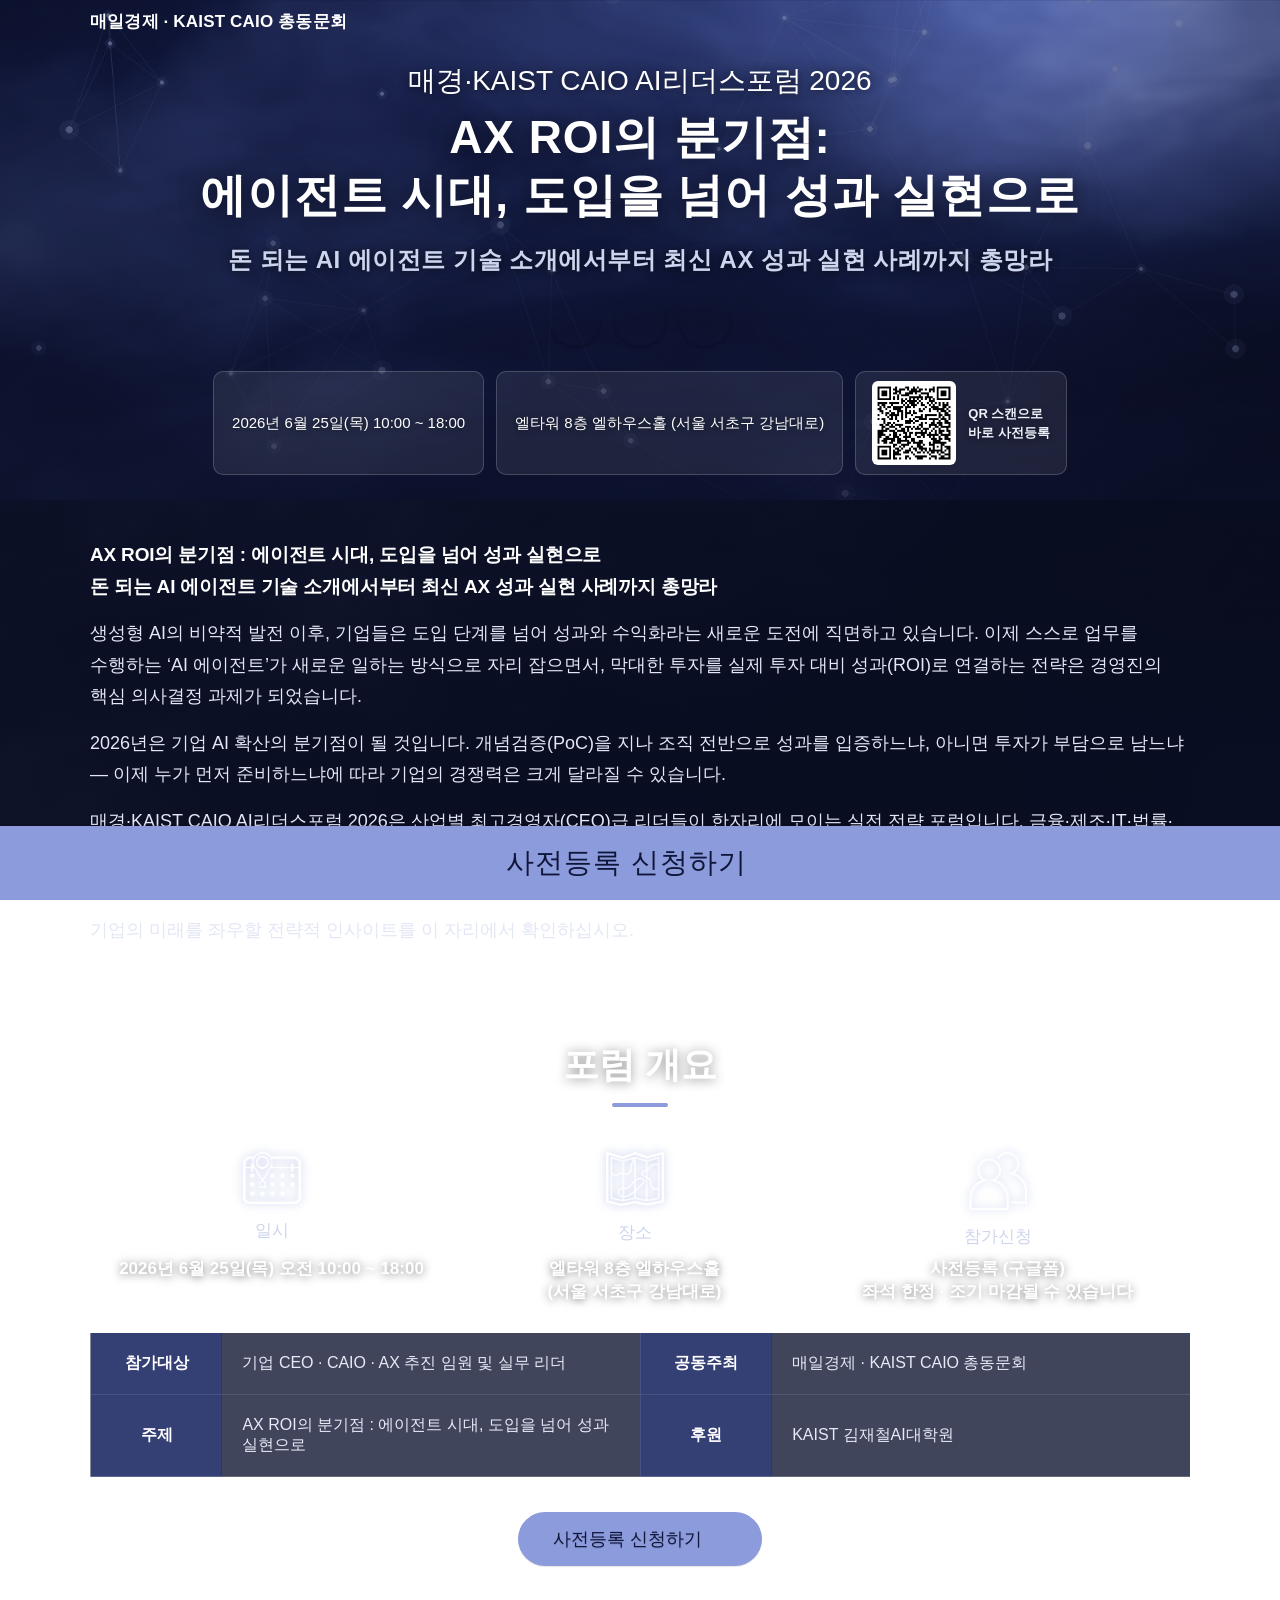
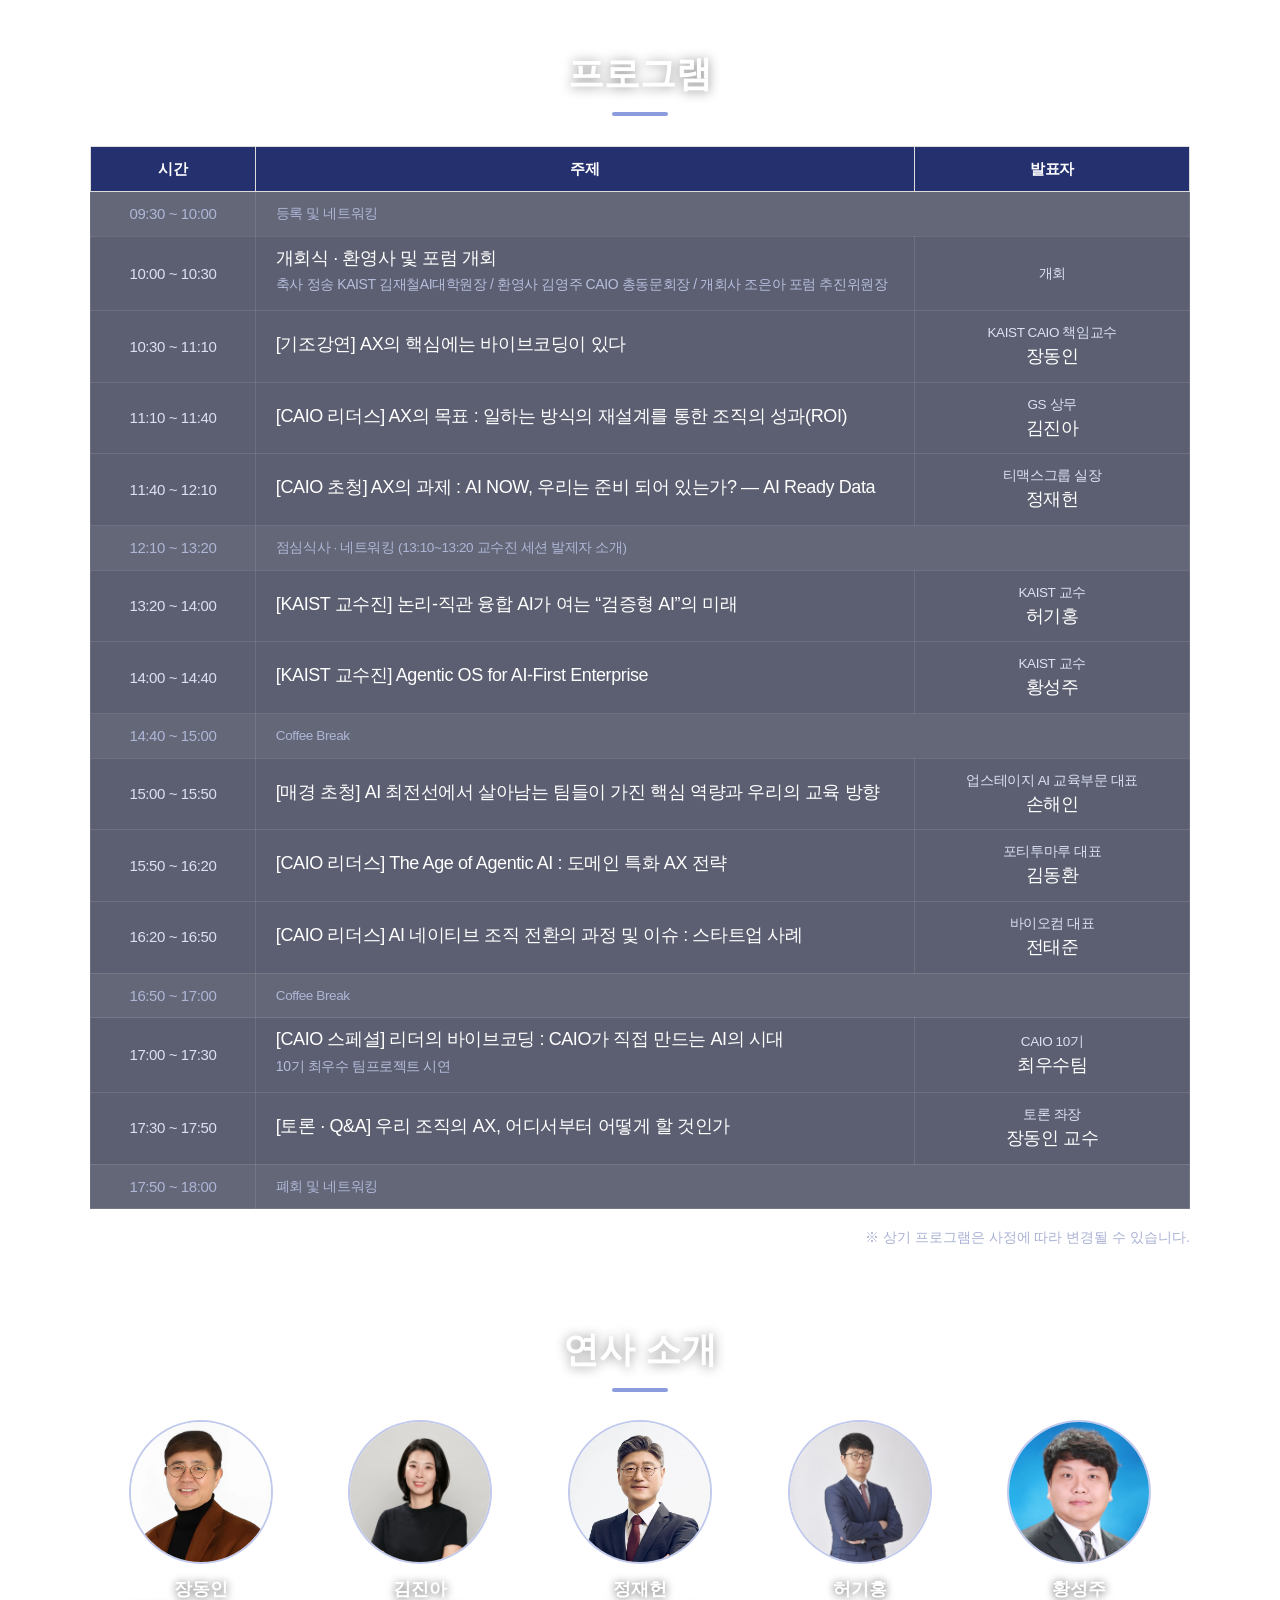
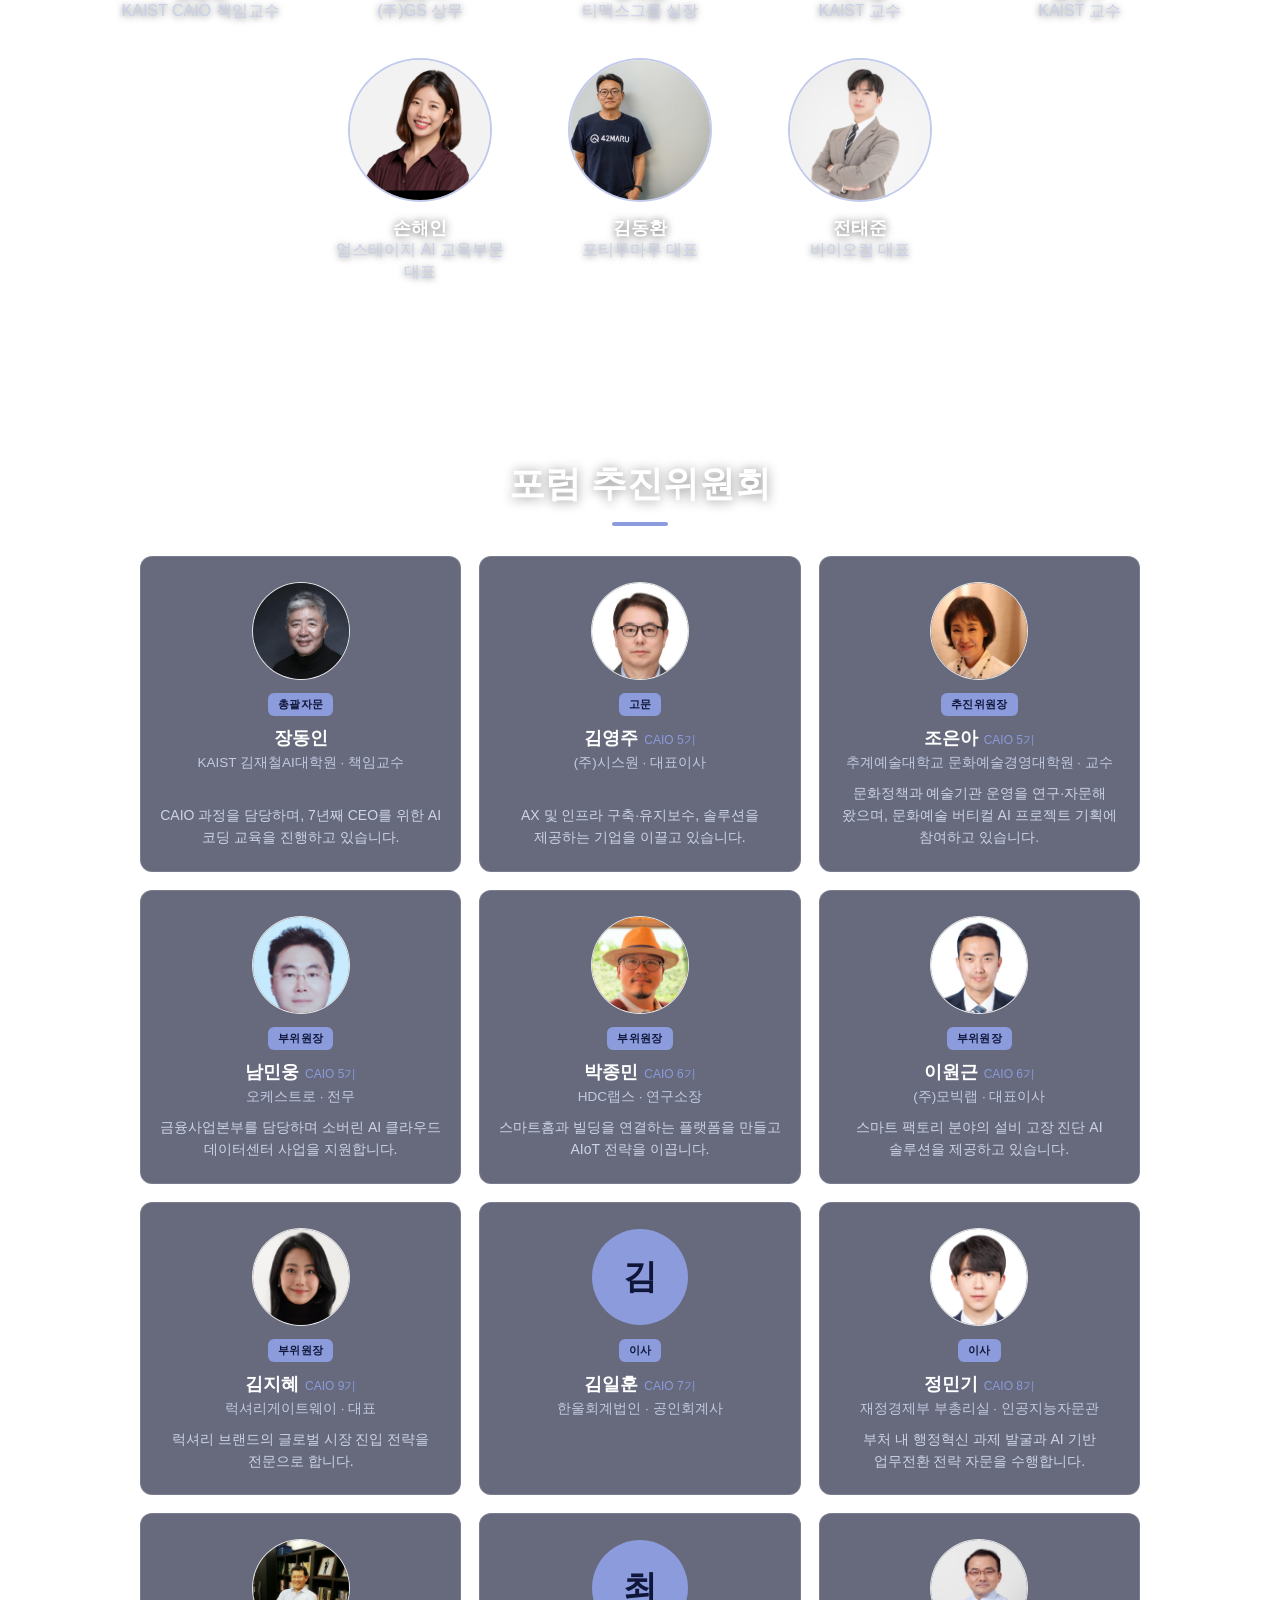
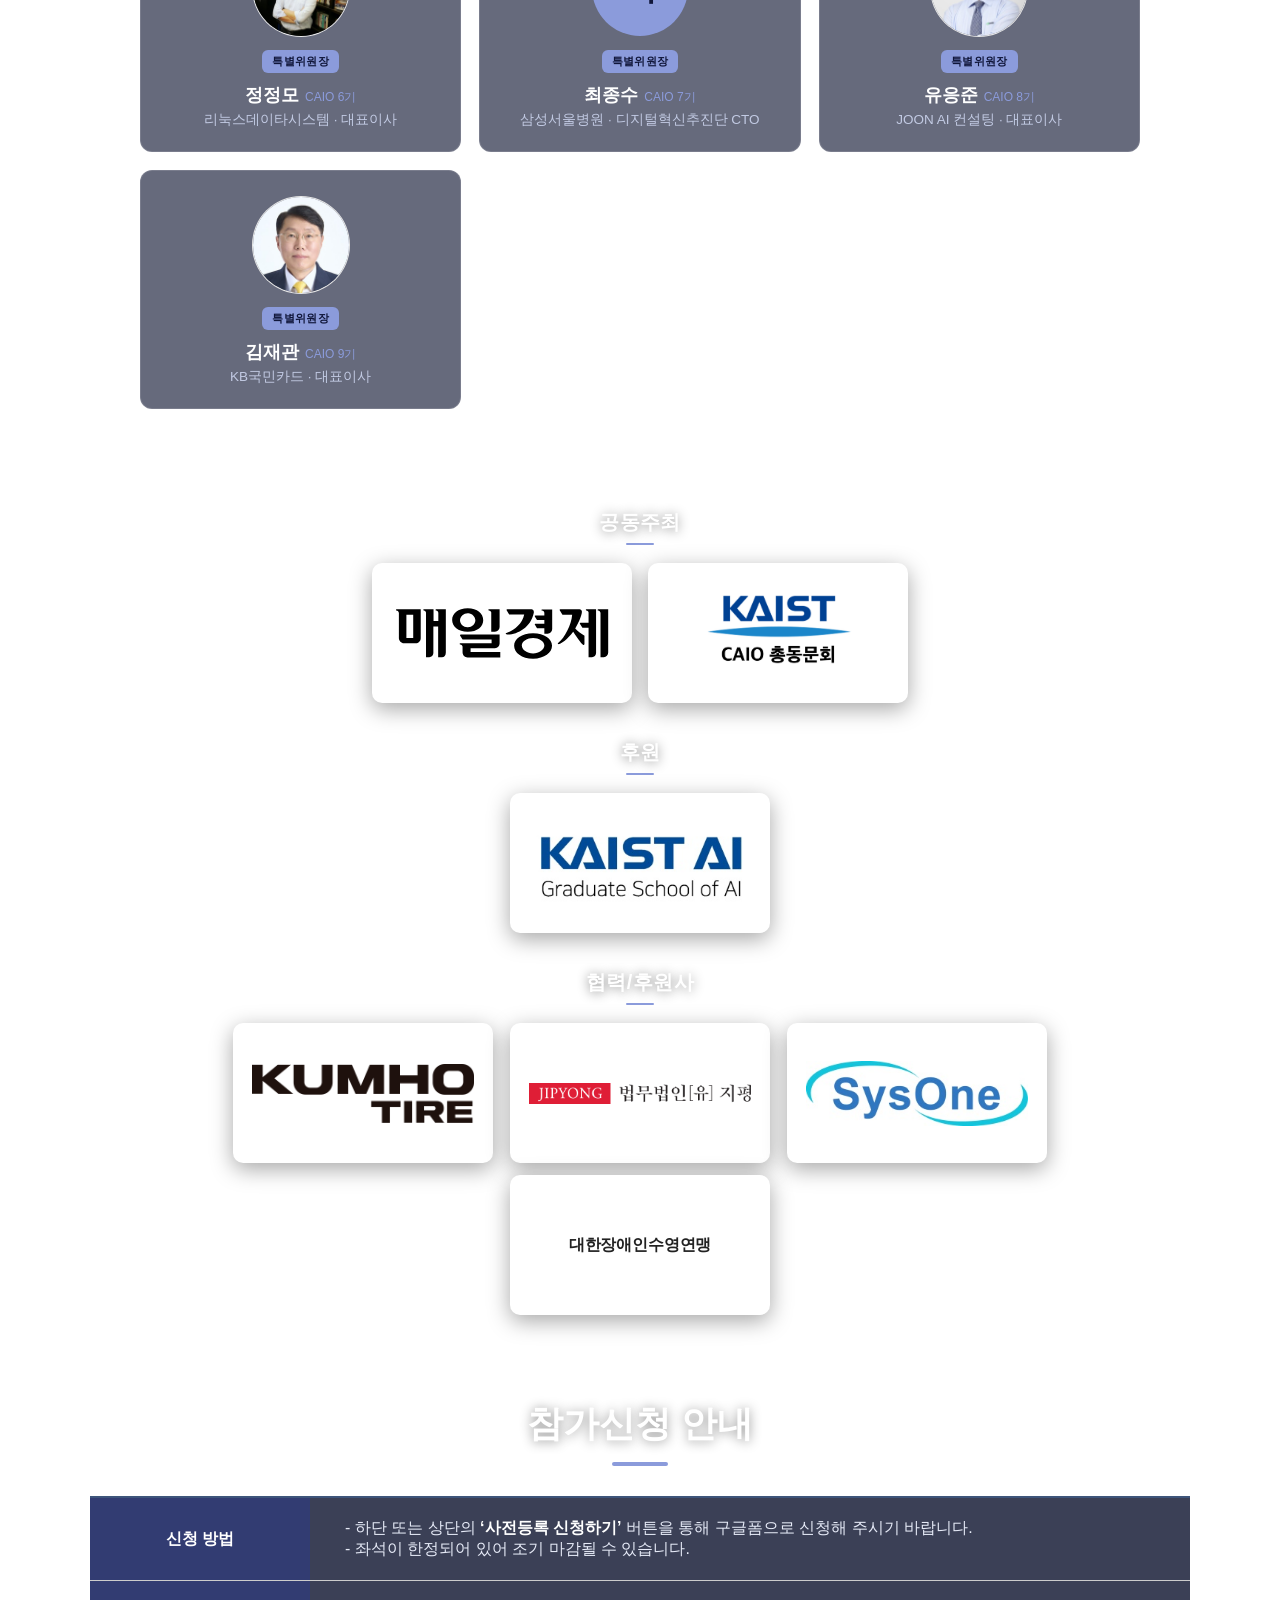
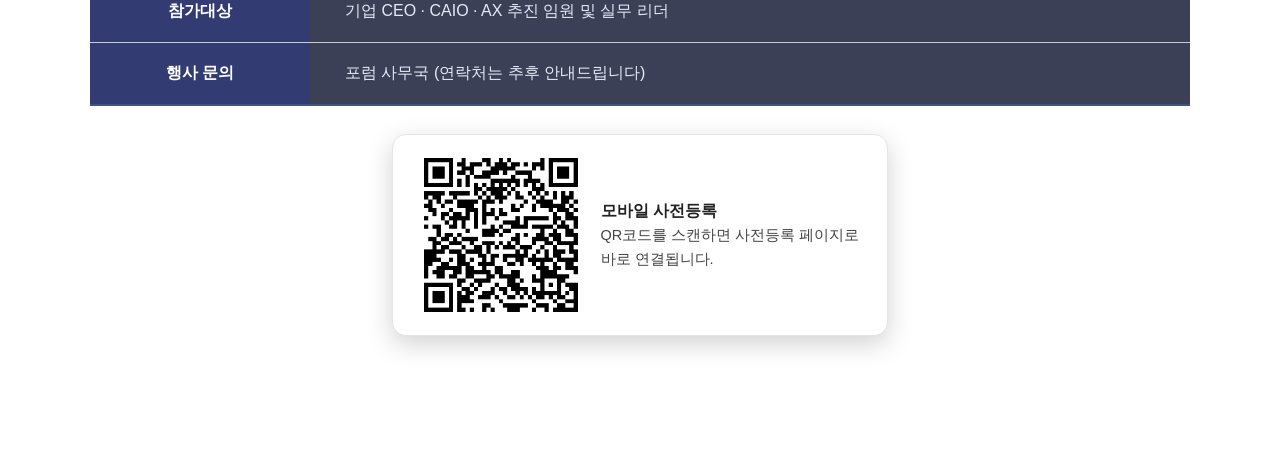
==== commit e767b45a: "fix: 히어로 타이틀 문구 확정 — 'AX ROI의 분기점:' 뒤 줄바꿈 + '에이전트 시대,' 쉼표 반영 (비주얼 한정) Co-Authored-By: Claude Fable 5" ====
--- a/index.html
+++ b/index.html
@@ -149,7 +149,7 @@
     <h1><span style="font-size:17px;color:#fff;font-weight:700;letter-spacing:.01em;">매일경제 · KAIST CAIO 총동문회</span></h1>
     <div class="title">
       <p class="subcopy">매경·KAIST CAIO AI리더스포럼 2026</p>
-      <h2>AX ROI의 분기점,<br>에이전트 시대 도입을 넘어 성과 실현으로</h2>
+      <h2>AX ROI의 분기점:<br>에이전트 시대, 도입을 넘어 성과 실현으로</h2>
       <p class="subcopy2">돈 되는 AI 에이전트 기술 소개에서부터 최신 AX 성과 실현 사례까지 총망라</p>
     </div>
     <div class="snsWrap">
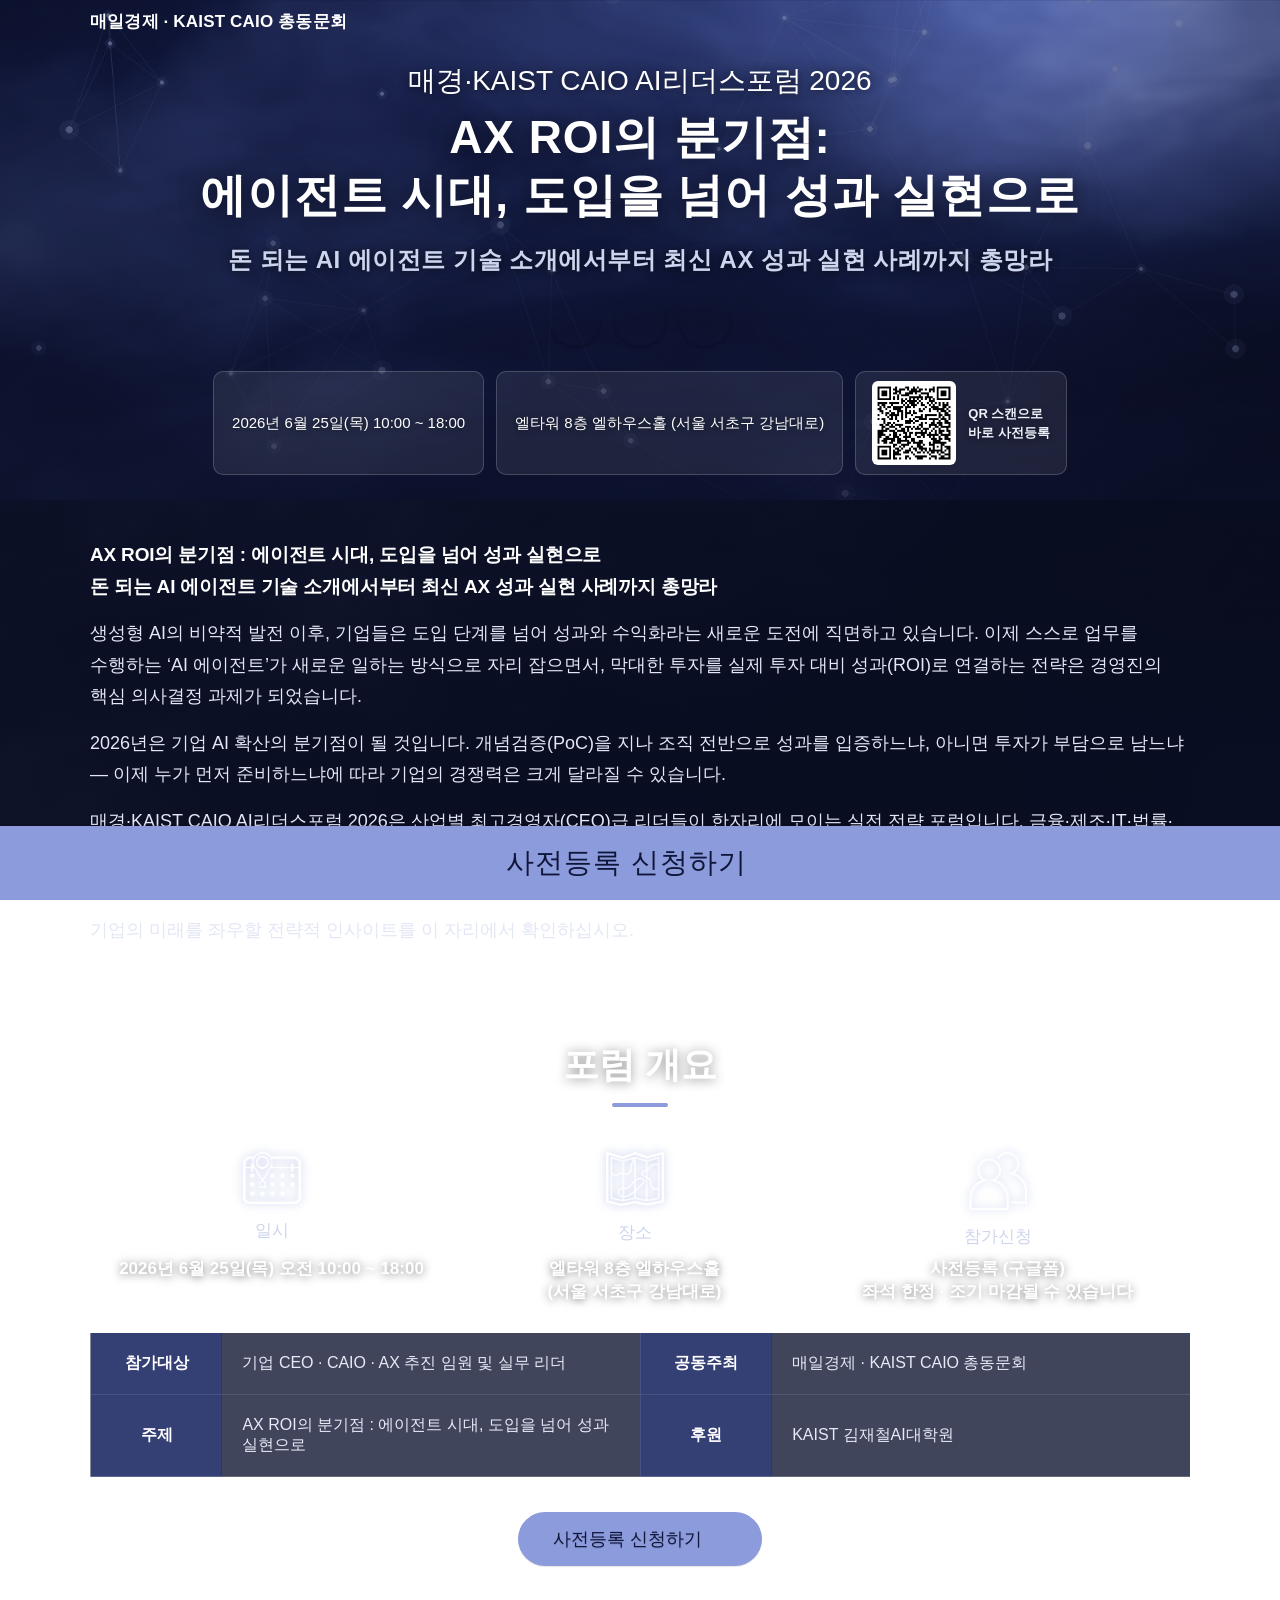
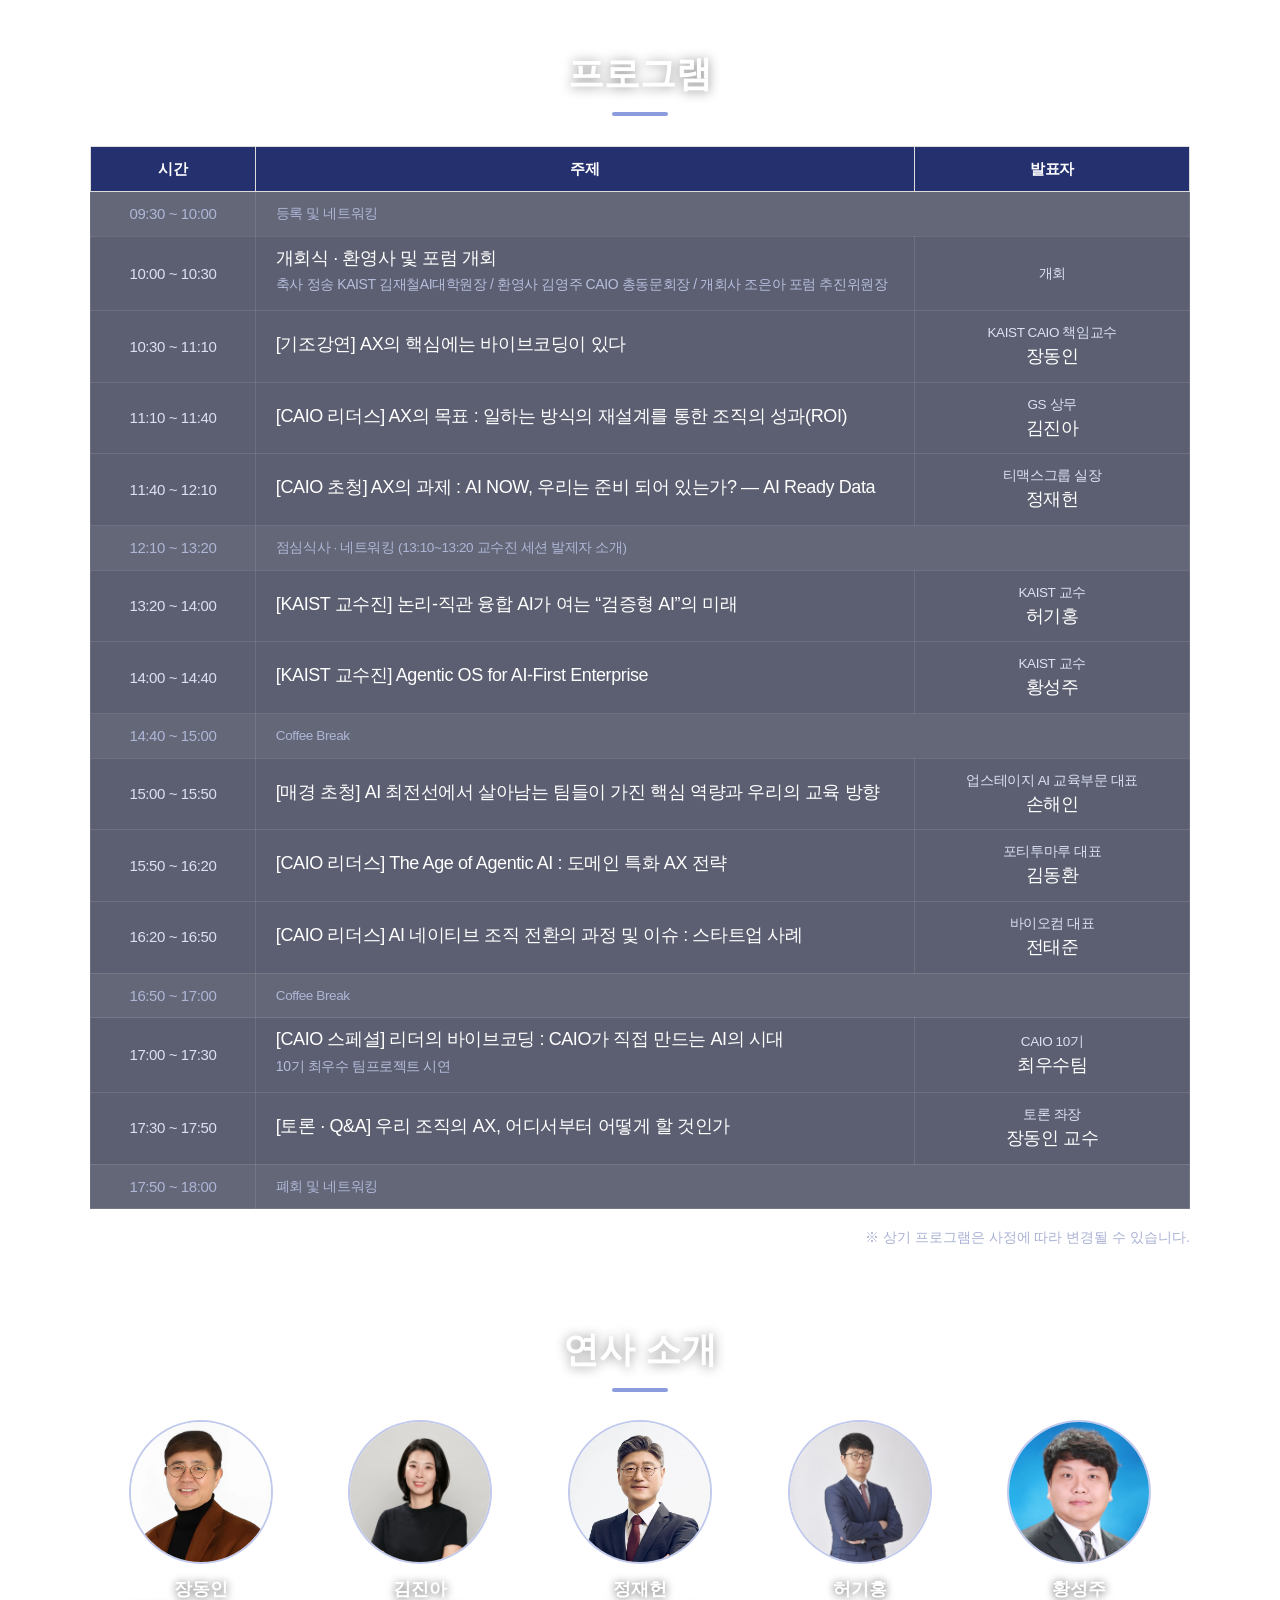
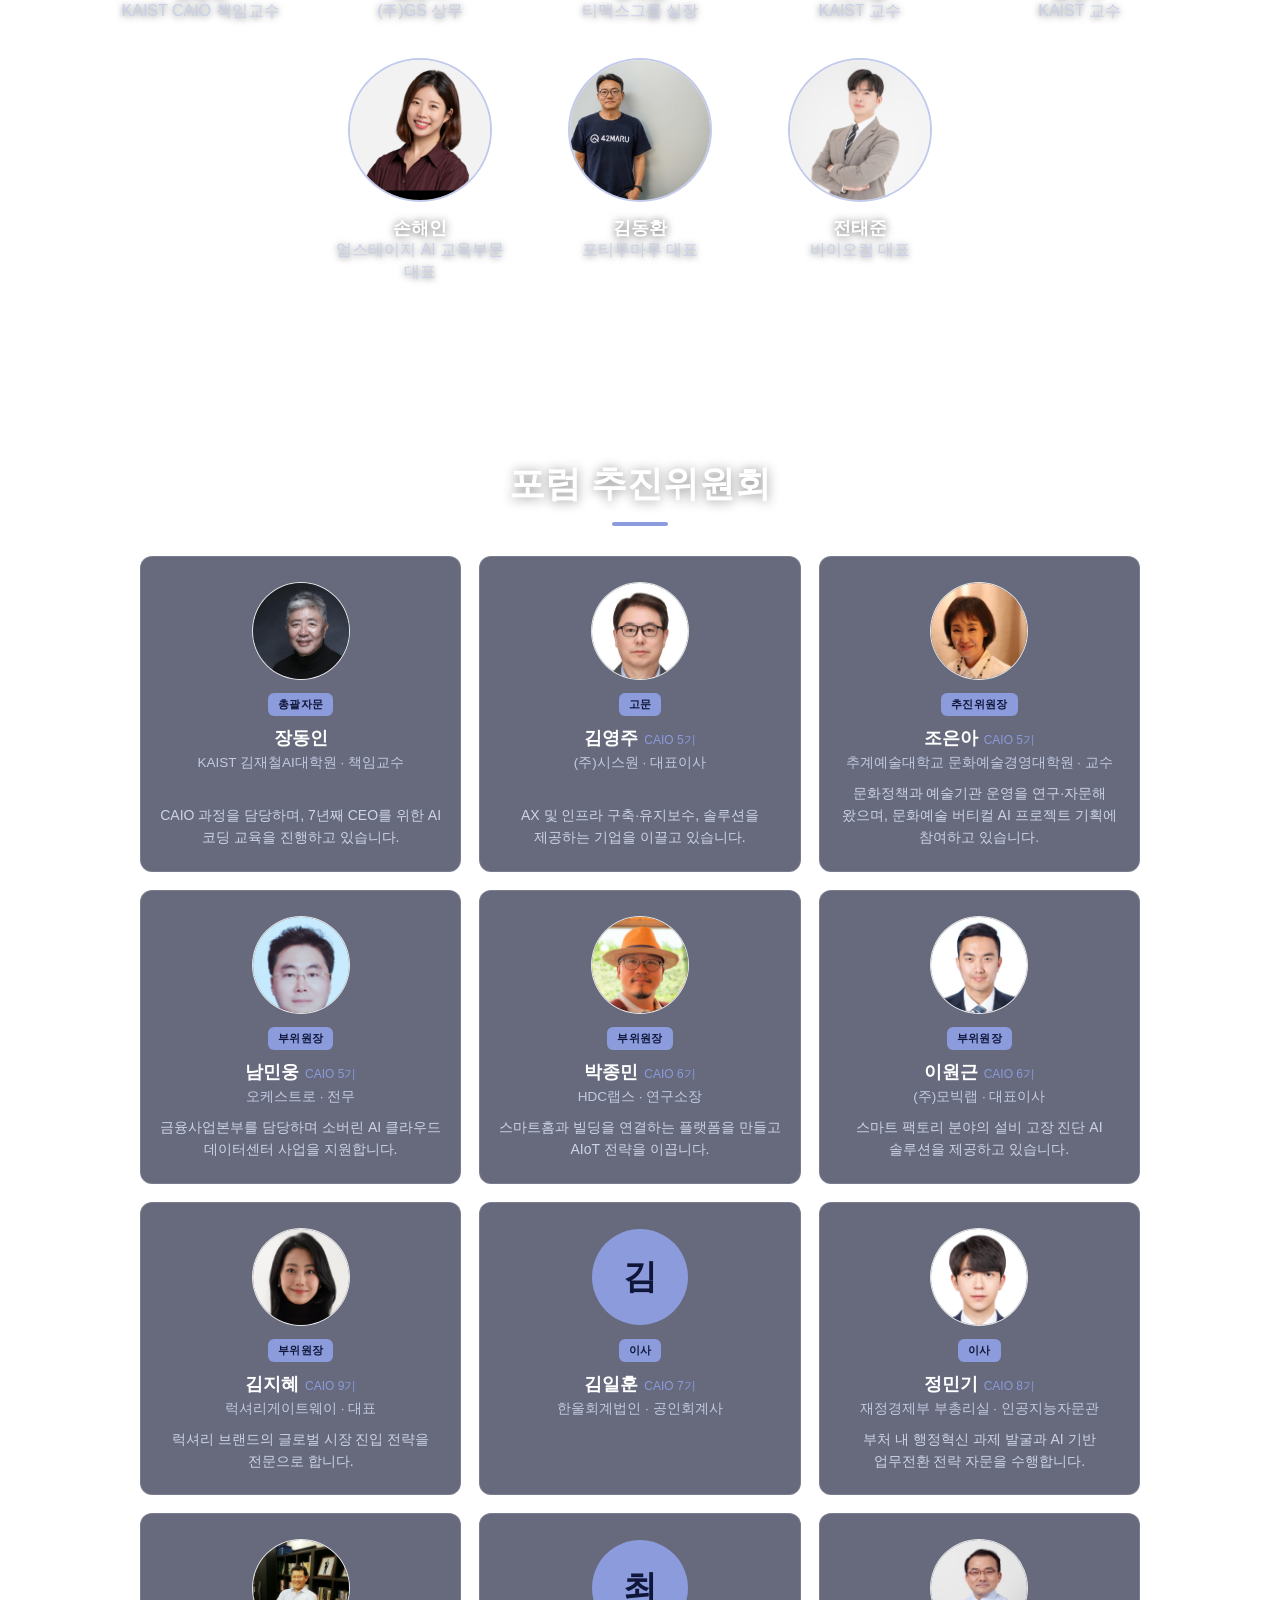
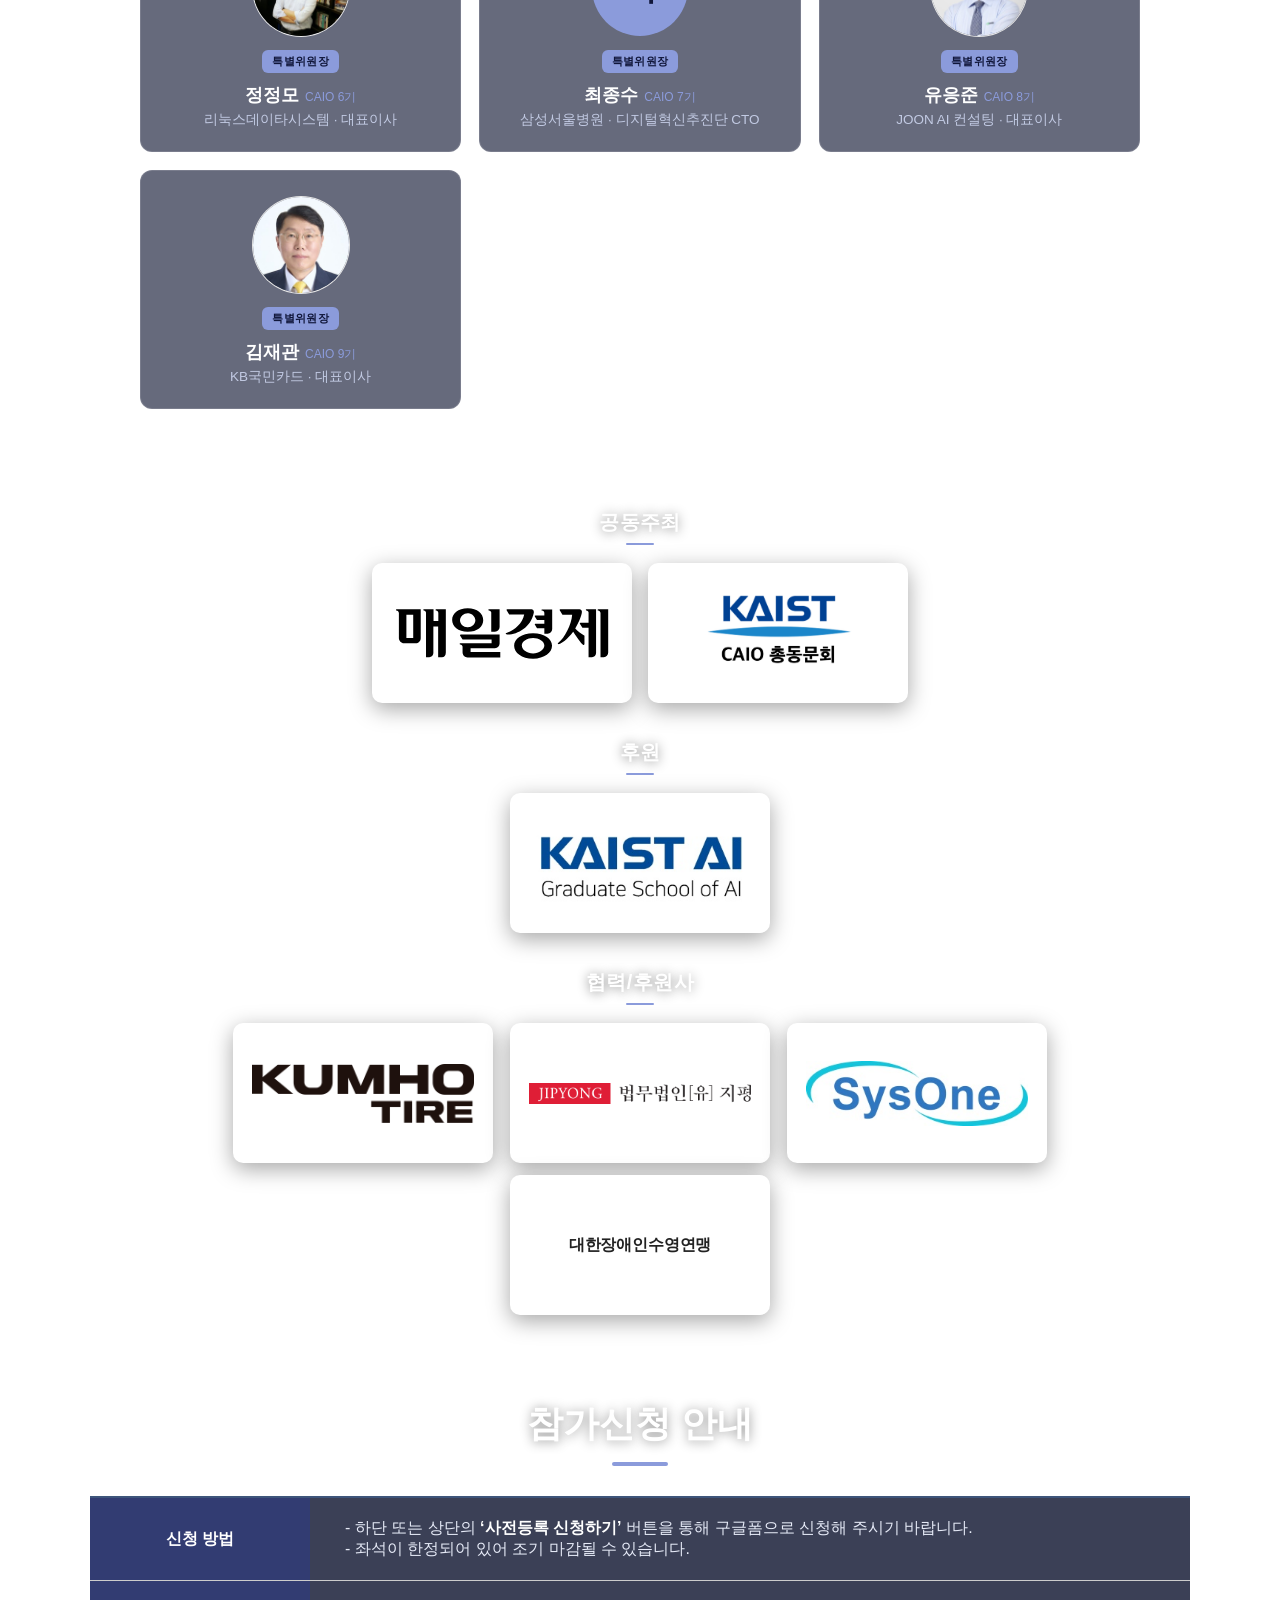
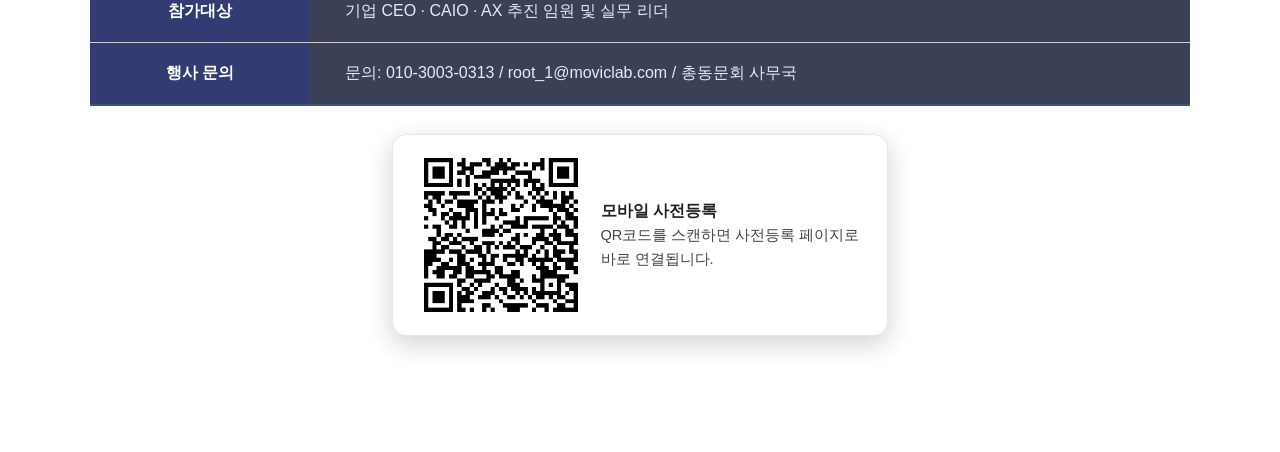
==== commit 2e2f0319: "fix: 행사 문의 연락처 확정 — 010-3003-0313 / root_1@moviclab.com / 총동문회 사무국 Co-Authored-By: Claude Fable 5 <n" ====
--- a/index.html
+++ b/index.html
@@ -397,7 +397,7 @@
         </tr>
         <tr>
           <th>행사 문의</th>
-          <td><p>포럼 사무국 (연락처는 추후 안내드립니다)</p></td>
+          <td><p>문의: 010-3003-0313 / root_1@moviclab.com / 총동문회 사무국</p></td>
         </tr>
       </table>
 
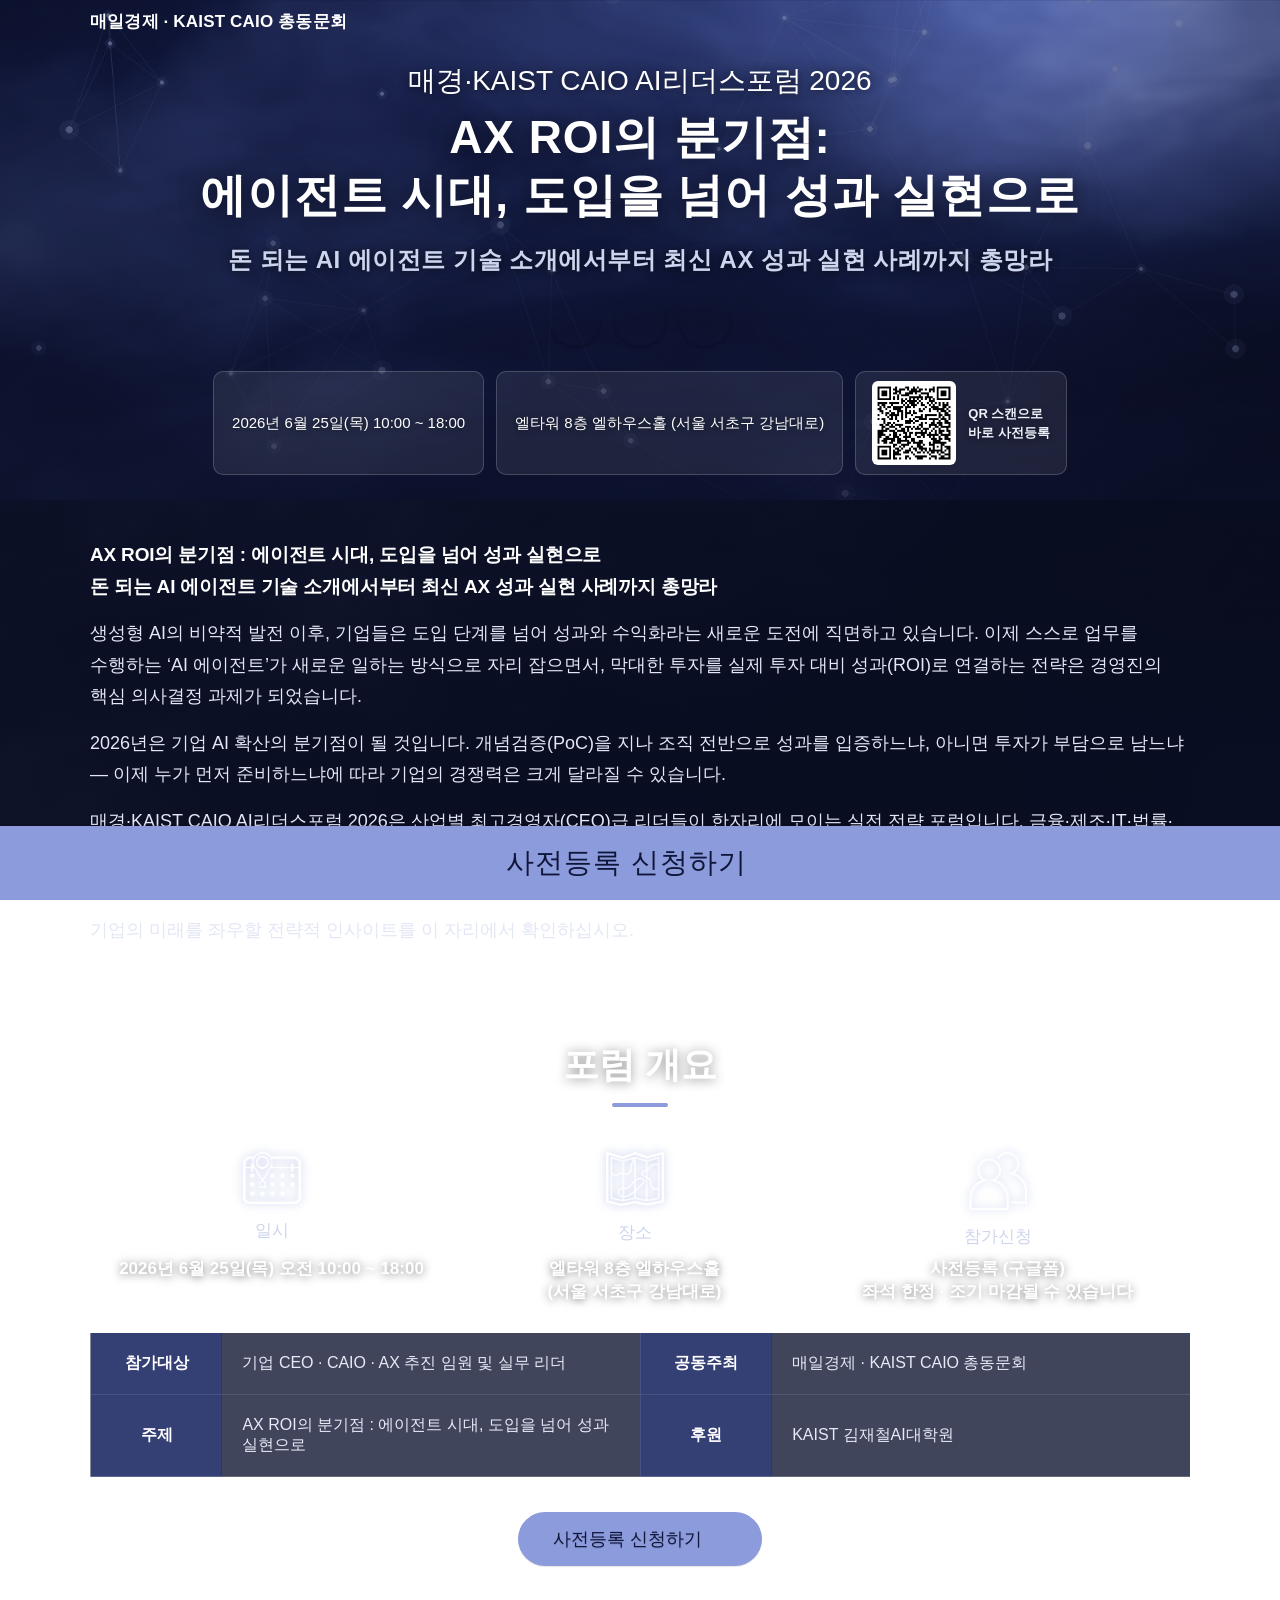
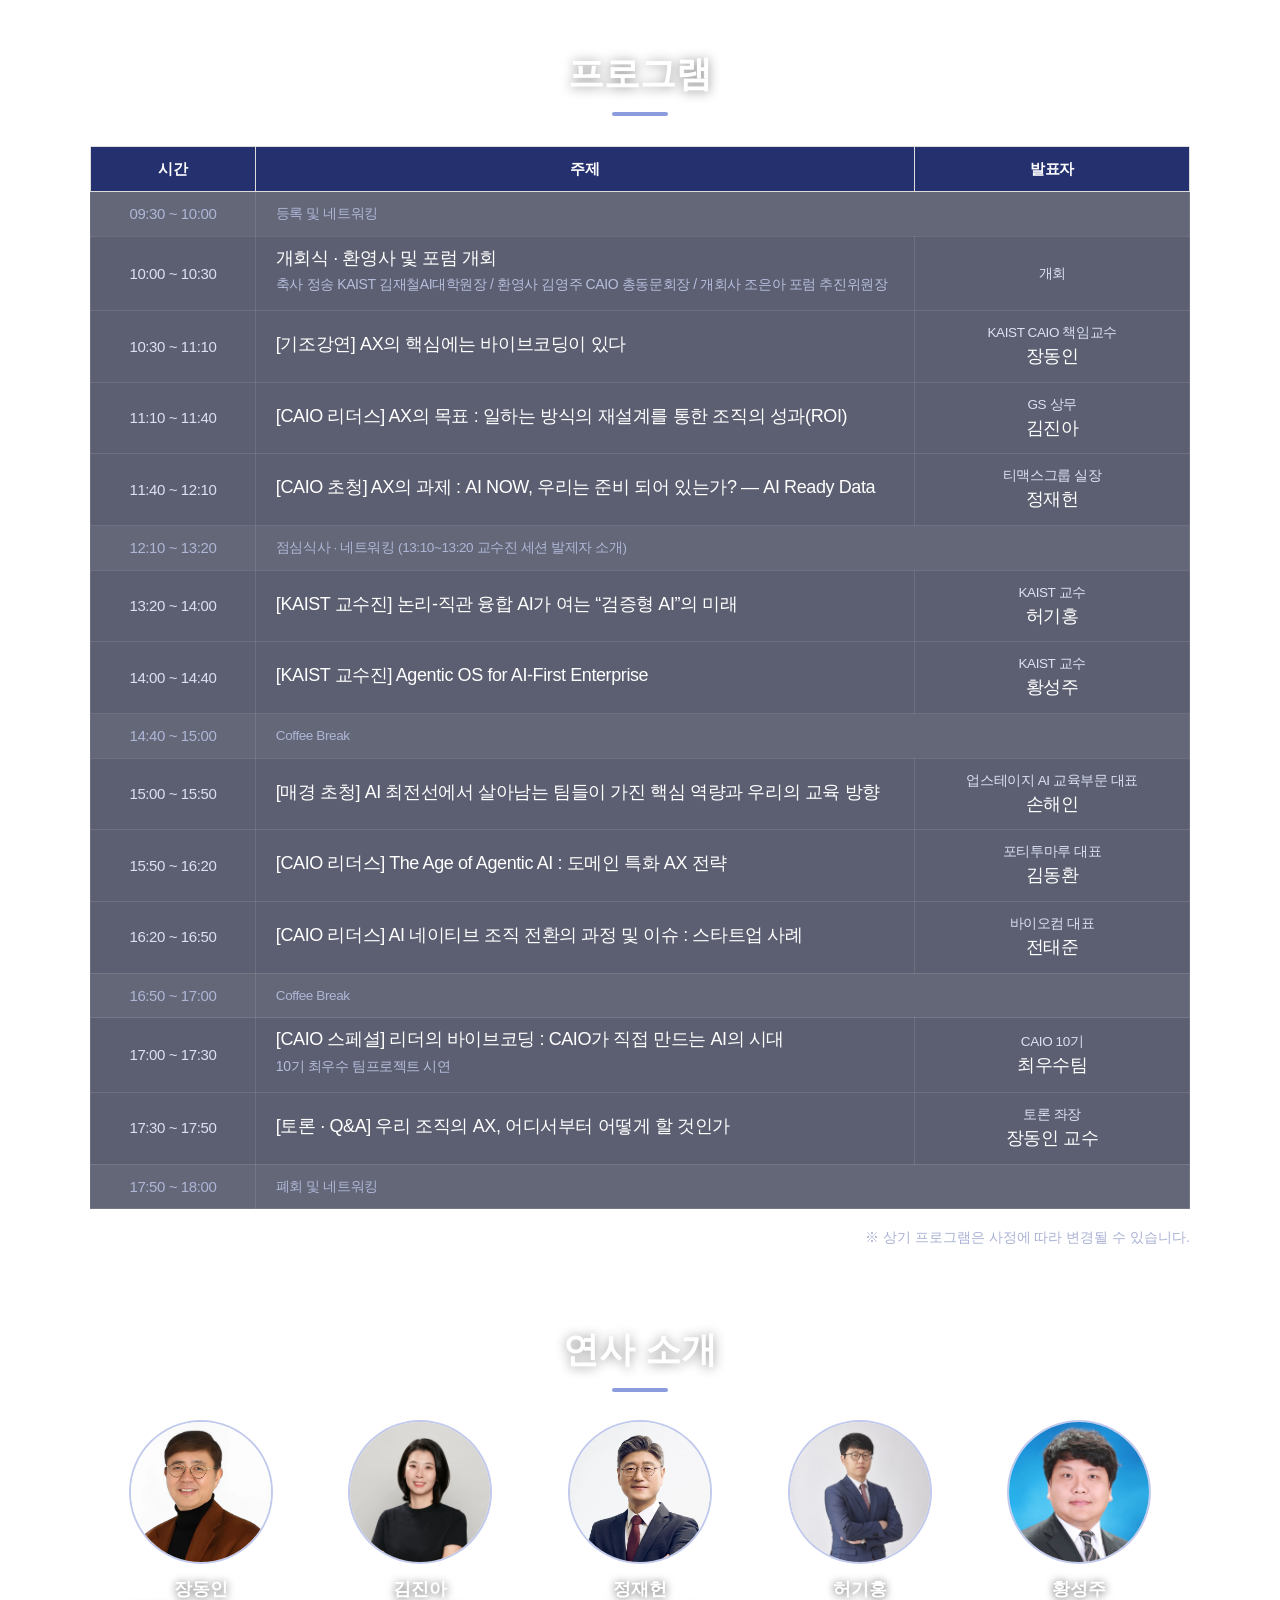
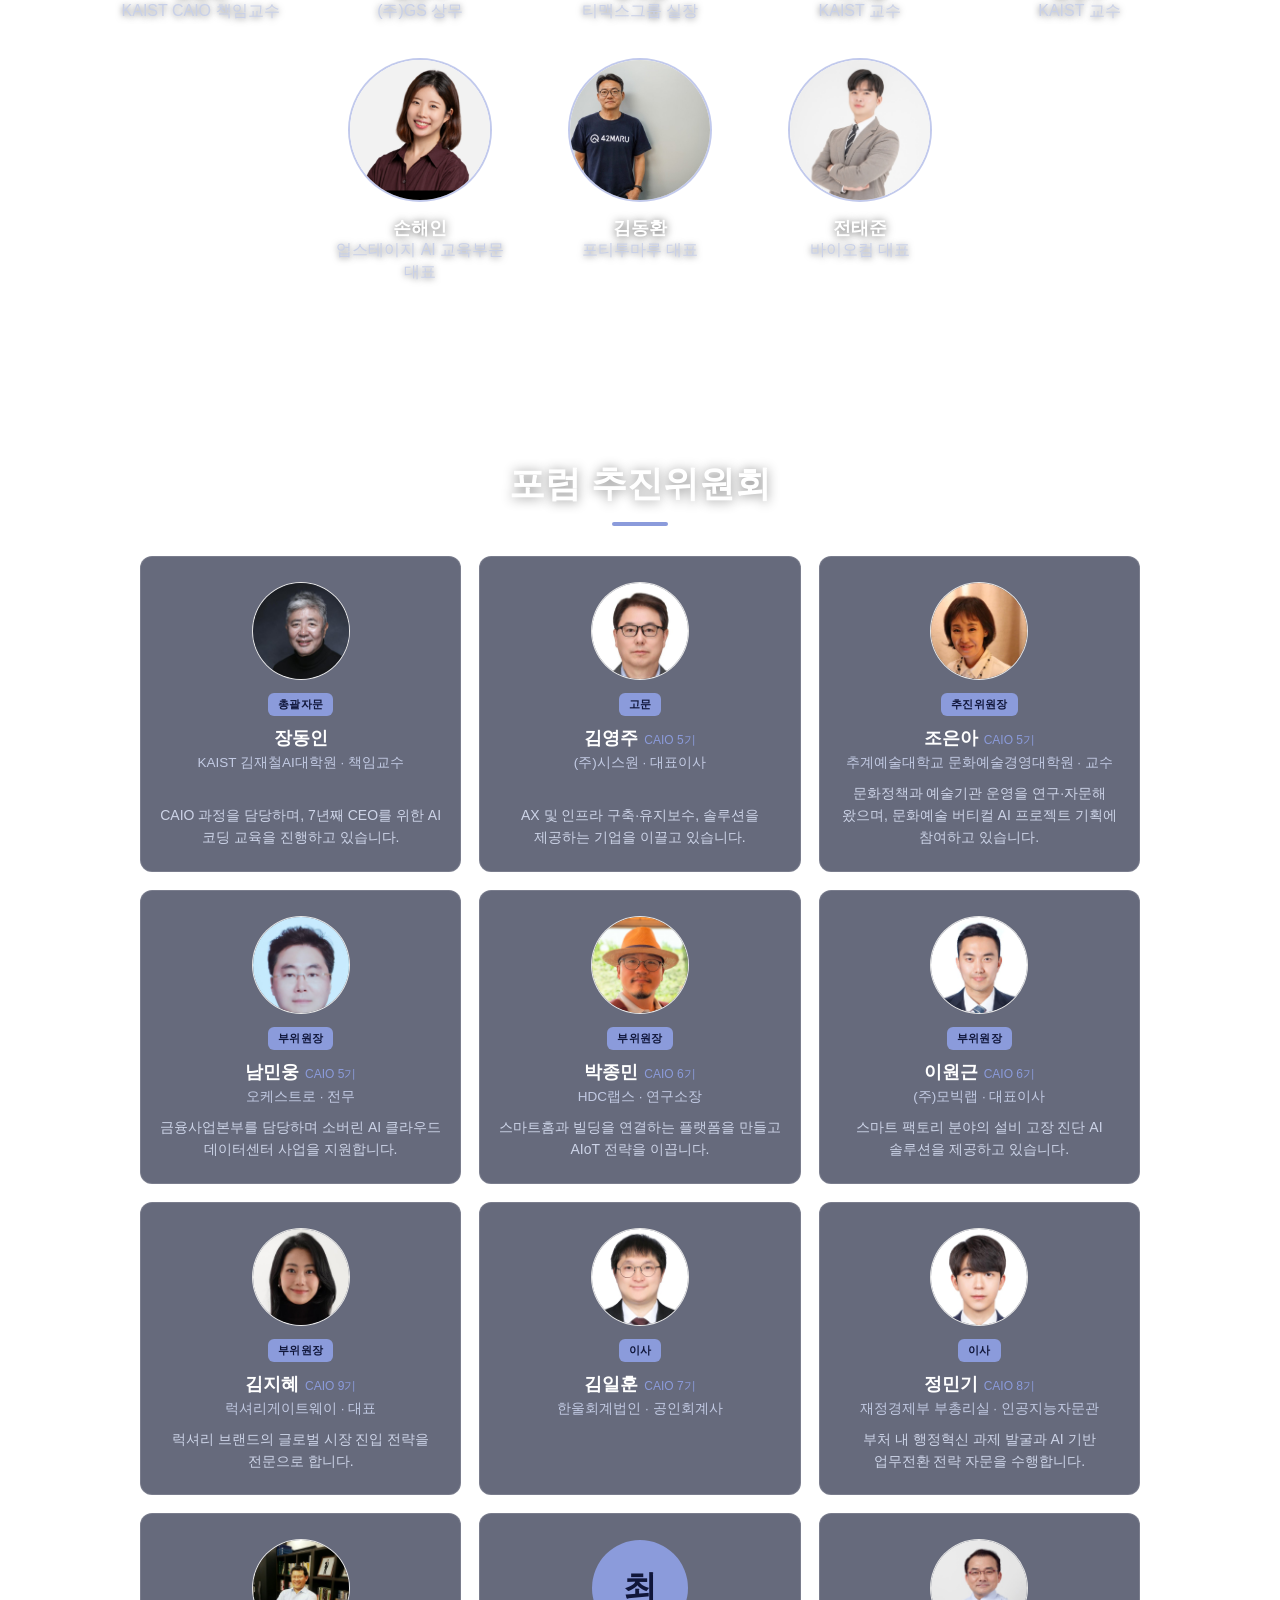
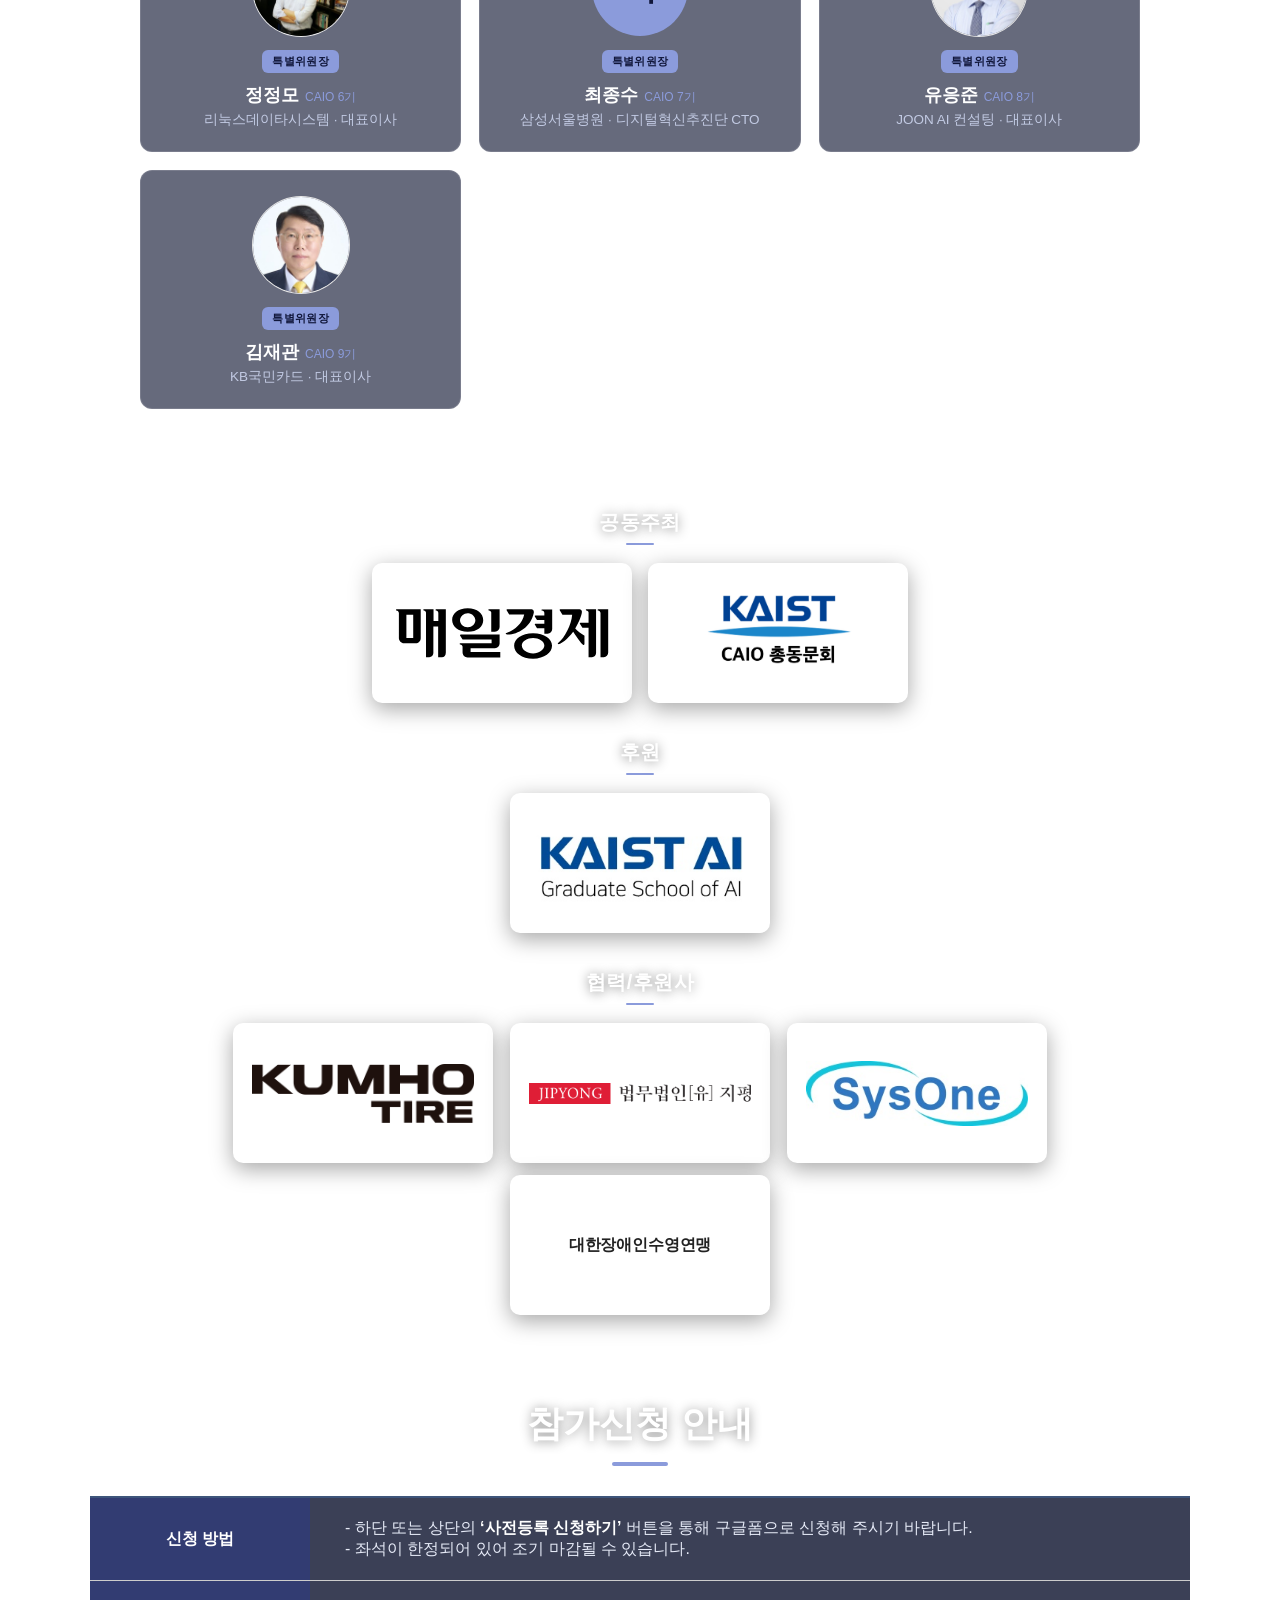
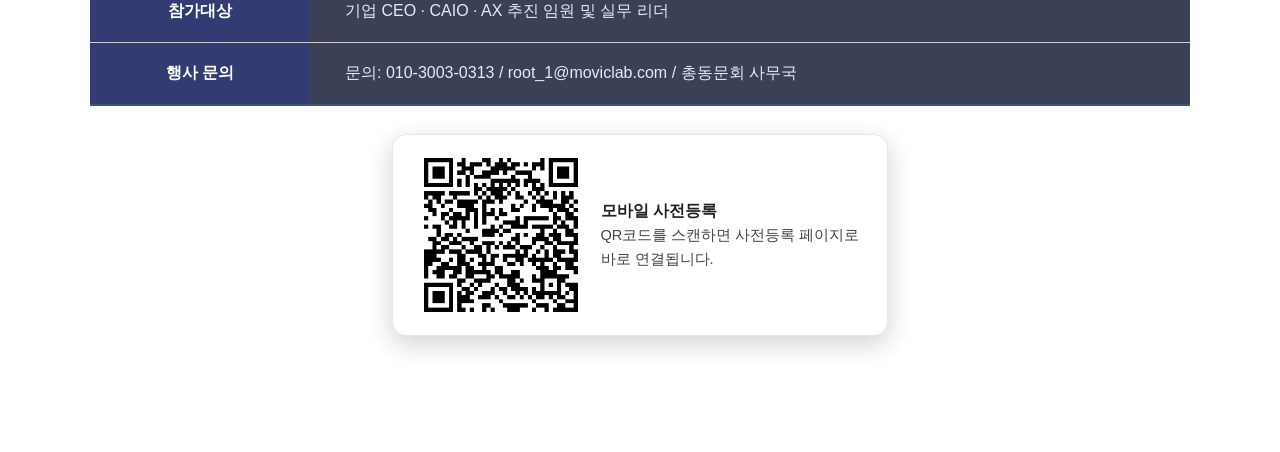
==== commit 15df6647: "feat: 추진위 김일훈 이사 사진 추가 — 이니셜→실사진 교체 (400x400 규격 crop) Co-Authored-By: Claude Fable 5 <noreply@anthro" ====
--- a/index.html
+++ b/index.html
@@ -346,7 +346,7 @@
         <div class="ccard"><div class="cph"><img src="images/comm_parkjongmin.jpg" alt="박종민"></div><span class="role">부위원장</span><div class="cnm">박종민<span class="gi">CAIO 6기</span></div><div class="cpos">HDC랩스 · 연구소장</div><div class="cdesc">스마트홈과 빌딩을 연결하는 플랫폼을 만들고 AIoT 전략을 이끕니다.</div></div>
         <div class="ccard"><div class="cph"><img src="images/comm_leewongeun.jpg" alt="이원근"></div><span class="role">부위원장</span><div class="cnm">이원근<span class="gi">CAIO 6기</span></div><div class="cpos">(주)모빅랩 · 대표이사</div><div class="cdesc">스마트 팩토리 분야의 설비 고장 진단 AI 솔루션을 제공하고 있습니다.</div></div>
         <div class="ccard"><div class="cph"><img src="images/comm_kimjihye.jpg" alt="김지혜"></div><span class="role">부위원장</span><div class="cnm">김지혜<span class="gi">CAIO 9기</span></div><div class="cpos">럭셔리게이트웨이 · 대표</div><div class="cdesc">럭셔리 브랜드의 글로벌 시장 진입 전략을 전문으로 합니다.</div></div>
-        <div class="ccard"><div class="cph ph-init">김</div><span class="role">이사</span><div class="cnm">김일훈<span class="gi">CAIO 7기</span></div><div class="cpos">한울회계법인 · 공인회계사</div></div>
+        <div class="ccard"><div class="cph"><img src="images/comm_kimilhoon.jpg" alt="김일훈"></div><span class="role">이사</span><div class="cnm">김일훈<span class="gi">CAIO 7기</span></div><div class="cpos">한울회계법인 · 공인회계사</div></div>
         <div class="ccard"><div class="cph"><img src="images/comm_jeongmingi.jpg" alt="정민기"></div><span class="role">이사</span><div class="cnm">정민기<span class="gi">CAIO 8기</span></div><div class="cpos">재정경제부 부총리실 · 인공지능자문관</div><div class="cdesc">부처 내 행정혁신 과제 발굴과 AI 기반 업무전환 전략 자문을 수행합니다.</div></div>
         <div class="ccard"><div class="cph"><img src="images/comm_jeongjeongmo.jpg" alt="정정모"></div><span class="role">특별위원장</span><div class="cnm">정정모<span class="gi">CAIO 6기</span></div><div class="cpos">리눅스데이타시스템 · 대표이사</div></div>
         <div class="ccard"><div class="cph ph-init">최</div><span class="role">특별위원장</span><div class="cnm">최종수<span class="gi">CAIO 7기</span></div><div class="cpos">삼성서울병원 · 디지털혁신추진단 CTO</div></div>
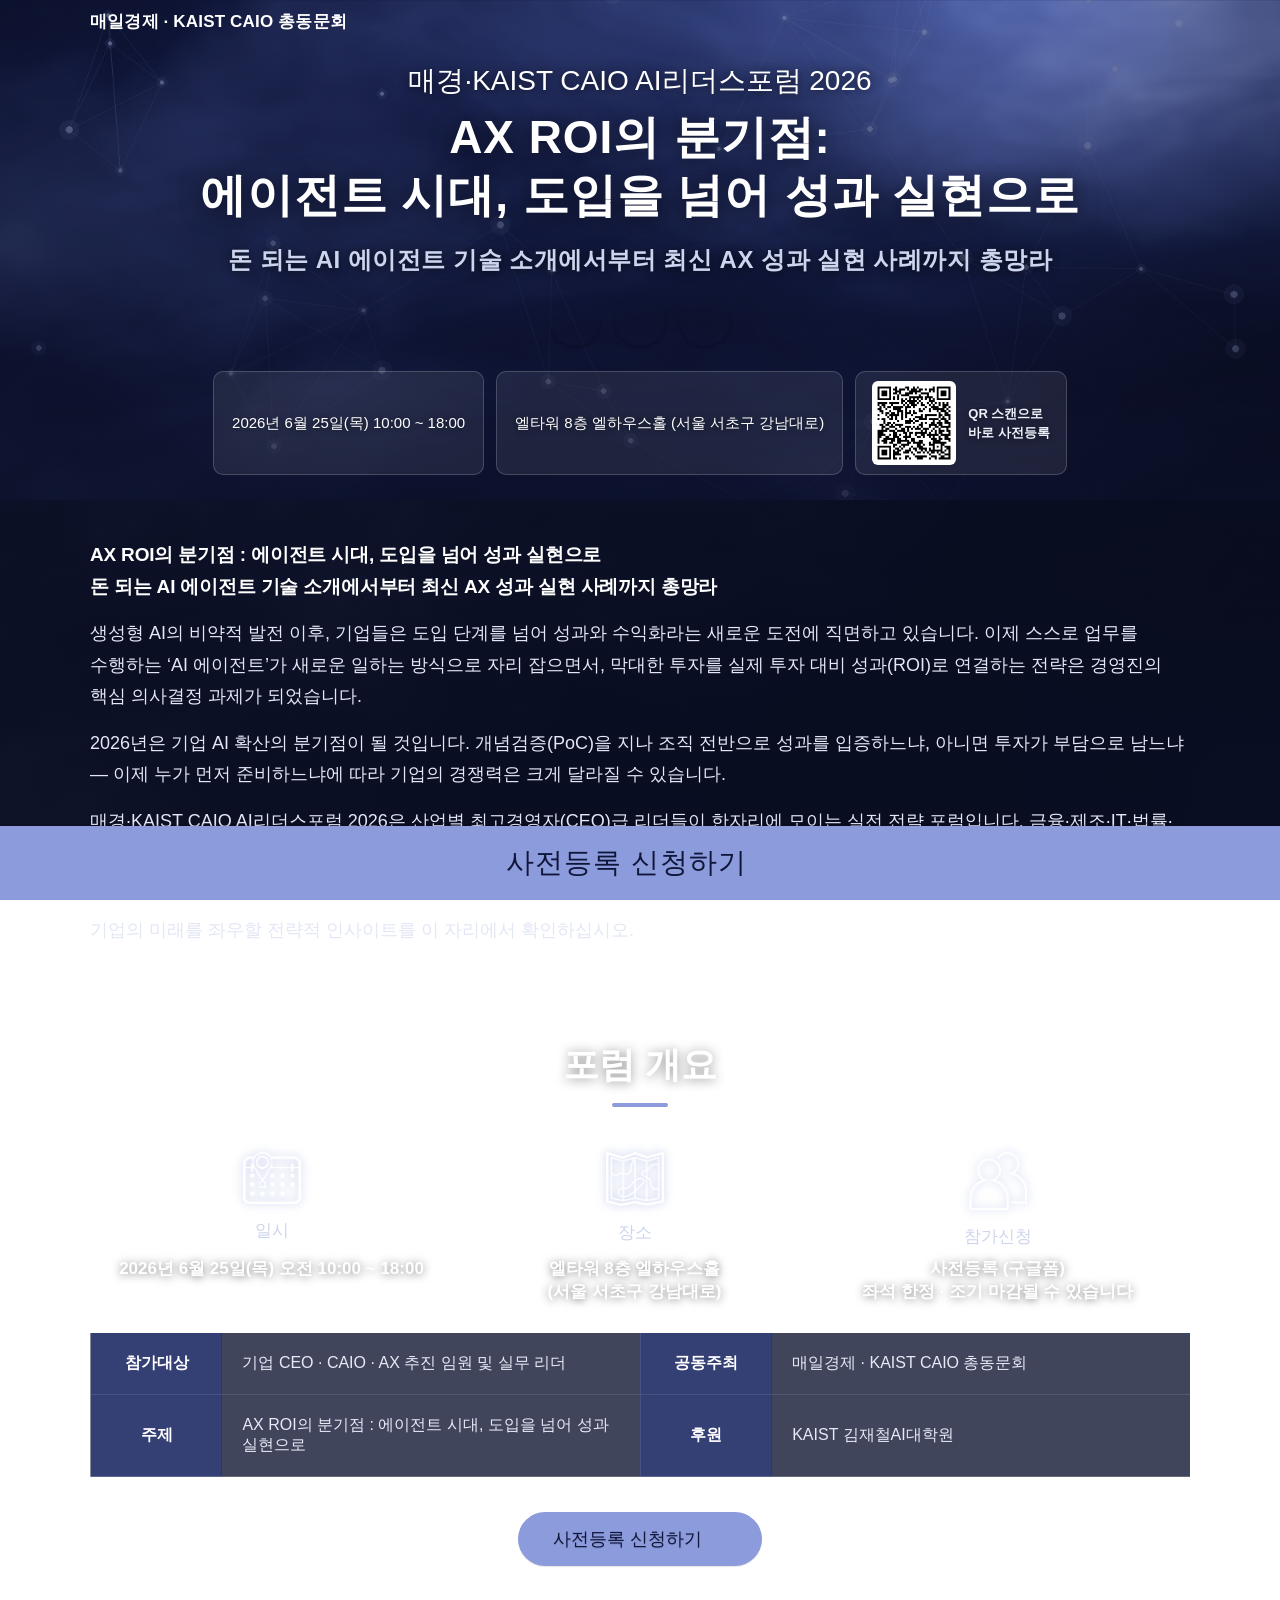
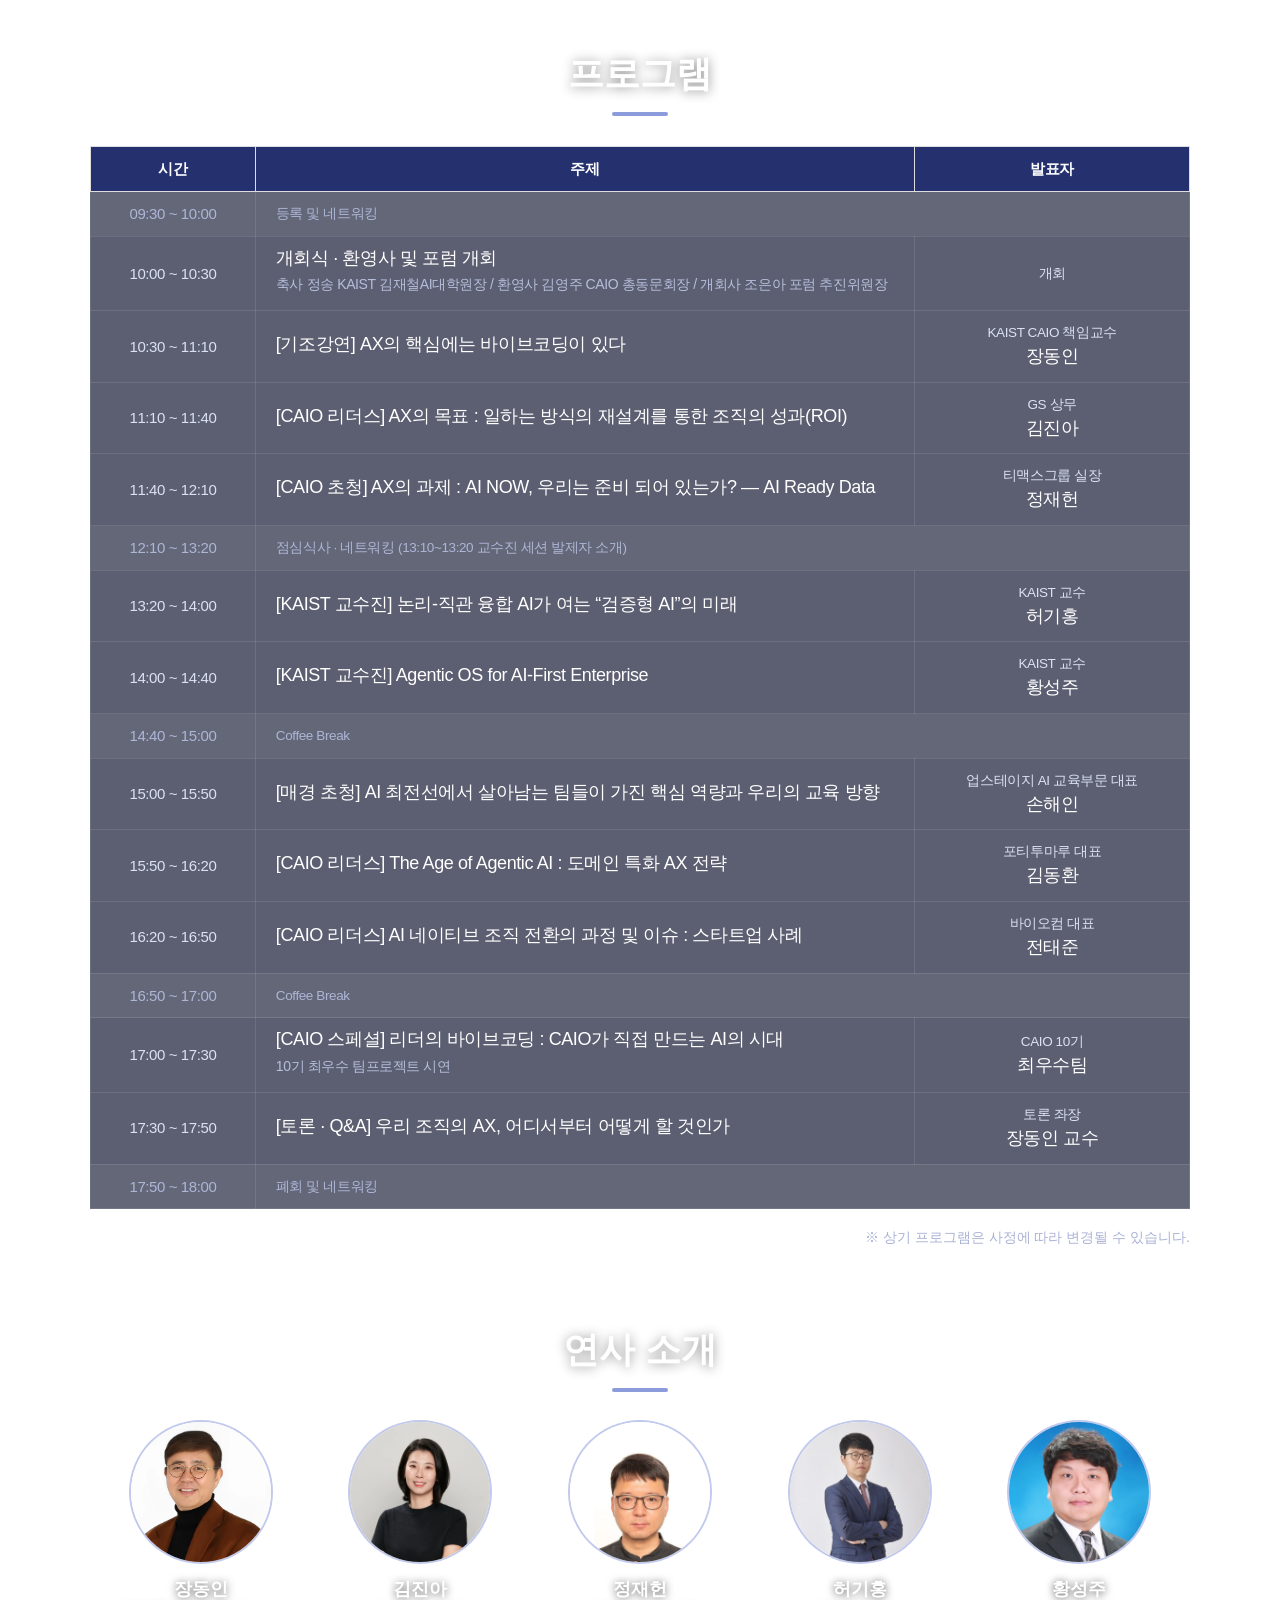
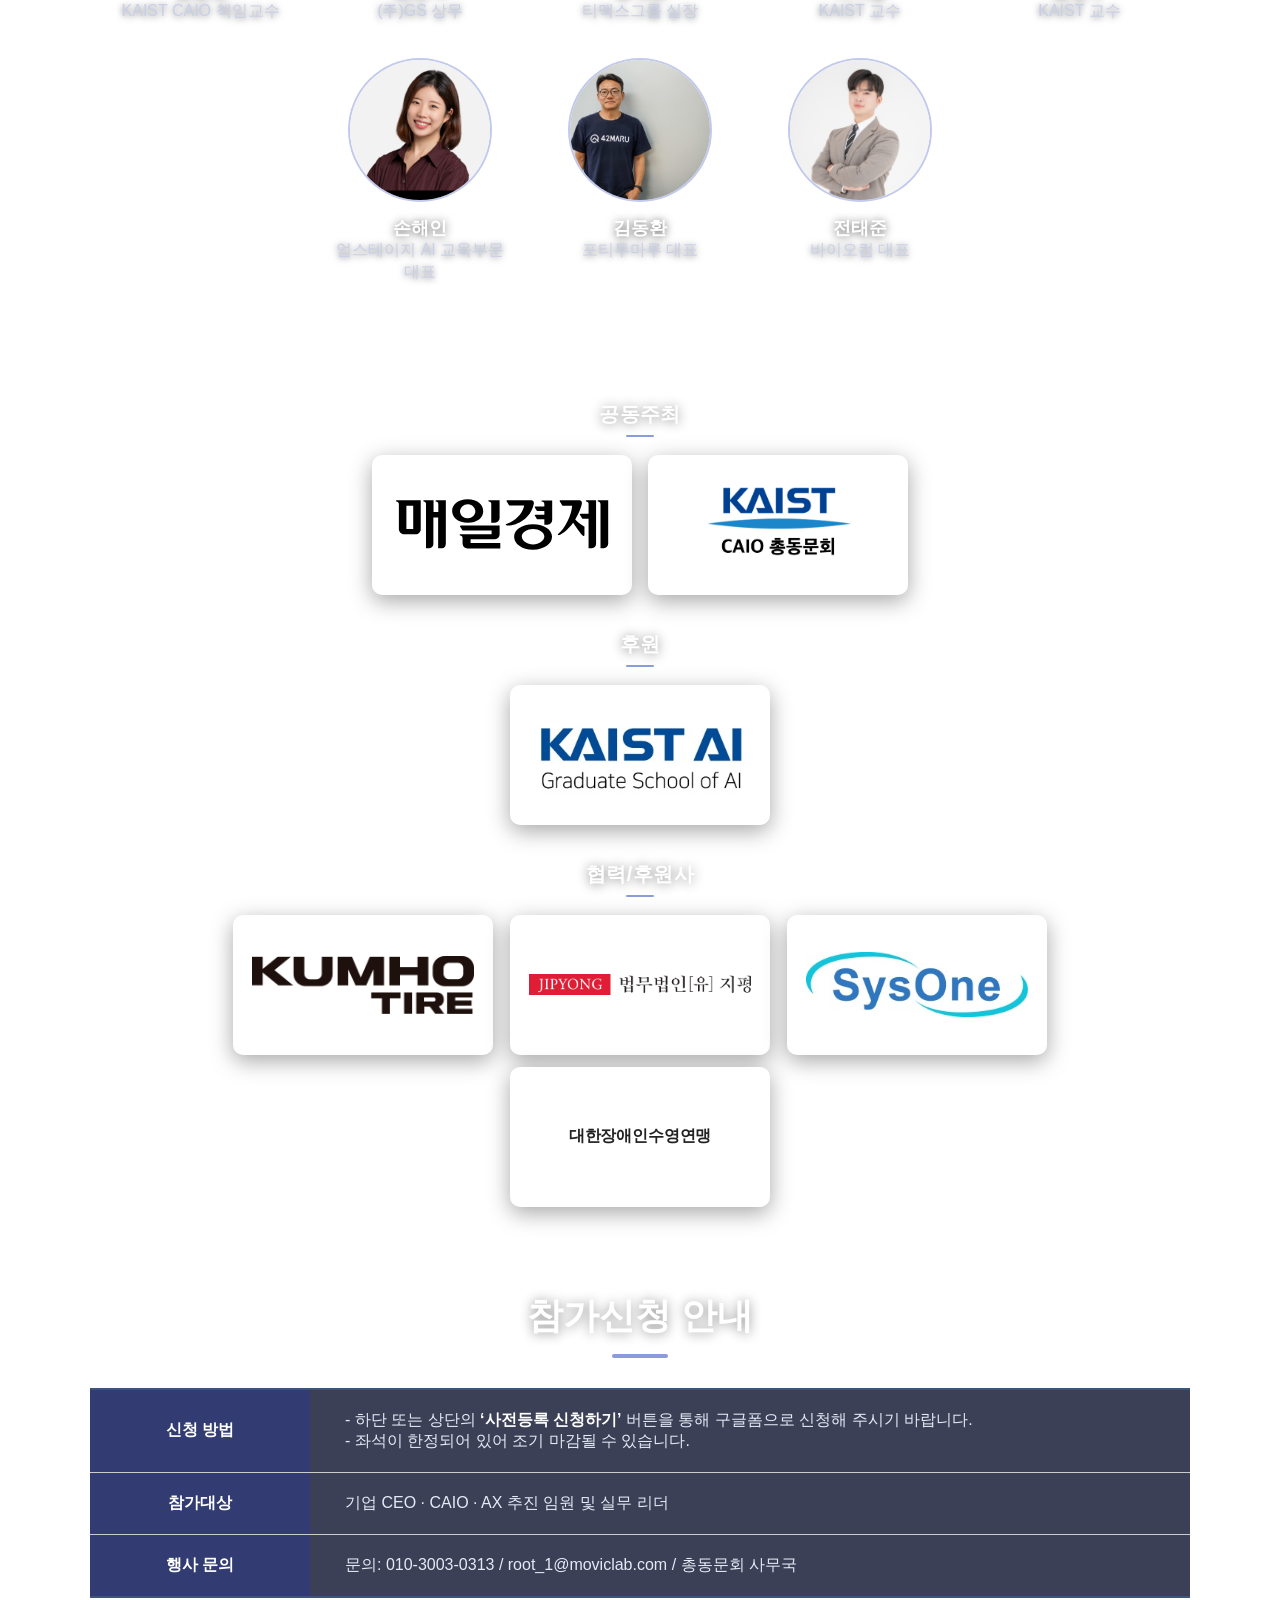
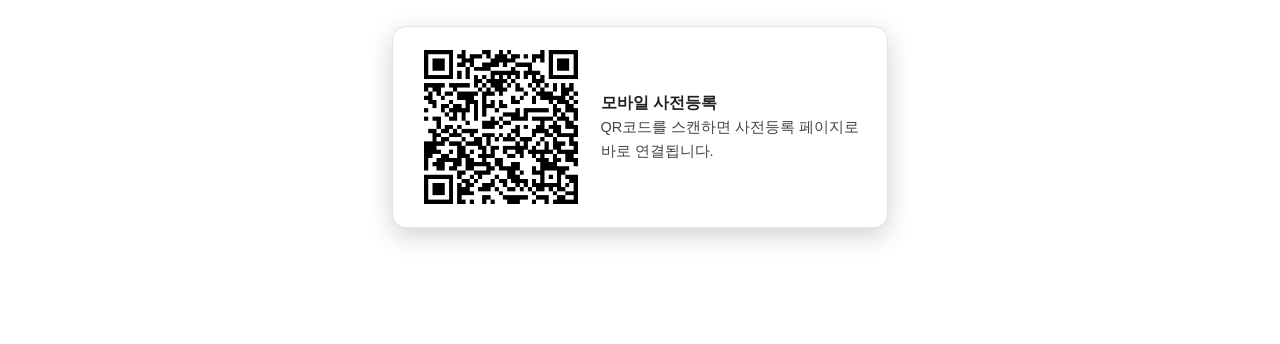
==== commit 01c850c0: "feat: 포럼 추진위원회 섹션 제거 — 주최측 요청 (전용 CSS 4개 블록 포함 정리) Co-Authored-By: Claude Fable 5 <noreply@anthropic" ====
--- a/index.html
+++ b/index.html
@@ -37,20 +37,6 @@
   main .teacher .thumb_teacher > strong,
   main .teacher .thumb_teacher > p{ text-align:center; width:100%; }
 
-  /* 포럼 추진위원회 */
-  main .committee{ padding:60px 0; }
-  main .committee .cgrid{ display:grid; grid-template-columns:repeat(3,1fr); gap:18px; max-width:1000px; margin:0 auto; }
-  @media(max-width:820px){ main .committee .cgrid{ grid-template-columns:repeat(2,1fr); } }
-  @media(max-width:520px){ main .committee .cgrid{ grid-template-columns:1fr; } }
-  main .committee .ccard{ background:#fff; border:1px solid #e5e5e5; border-radius:12px; padding:26px 18px 22px; text-align:center; }
-  main .committee .ccard .cph{ width:96px; height:96px; border-radius:50%; margin:0 auto 14px; overflow:hidden; box-shadow:0 0 0 1px #e5e5e5; }
-  main .committee .ccard .cph img{ width:100%; height:100%; object-fit:cover; object-position:center top; display:block; }
-  main .committee .ccard .cph.ph-init{ display:flex; align-items:center; justify-content:center; background:#212E6E; color:#fff; font-size:34px; font-weight:700; box-shadow:none; }
-  main .committee .ccard .role{ display:inline-block; font-size:12px; font-weight:700; color:#fff; background:#212E6E; border-radius:4px; padding:3px 10px; }
-  main .committee .ccard .cnm{ font-size:18px; font-weight:700; color:#222; margin-top:10px; }
-  main .committee .ccard .cnm .gi{ font-size:12px; font-weight:500; color:#d41d5d; margin-left:6px; }
-  main .committee .ccard .cpos{ font-size:13.5px; color:#777; margin-top:4px; }
-  main .committee .ccard .cdesc{ font-size:13px; color:#555; line-height:1.6; margin-top:10px; }
 </style>
 <style>
 /* ===== Dark Image Theme (생성 래스터 배경 + 다크 글래스 + 가독성 수정 + 애니메이션) ===== */
@@ -61,7 +47,7 @@
 @keyframes hglow{ to{ opacity:.5; transform:translateX(-4%);} }
 header .title h2{ color:#ffffff !important; text-shadow:0 2px 22px rgba(0,0,0,.6); }
 header .title .subcopy,header .title .subcopy2,header .info p{ text-shadow:0 1px 10px rgba(0,0,0,.7) !important; } header .title .subcopy2{ color:#cdd5ee !important; }
-main,main .about,main .outline,main .program,main .teacher,main .committee,main .partner,main .request_guide{ background:transparent !important; }
+main,main .about,main .outline,main .program,main .teacher,main .partner,main .request_guide{ background:transparent !important; }
 main h3{ color:#fff !important; position:relative; text-shadow:0 1px 12px rgba(0,0,0,.45); } main h3::after{ content:""; display:block; width:48px;height:4px;background:#8B9BDB;border-radius:3px;margin:14px auto 0; }
 main .about article,main .about article p{ color:#e3e7f6 !important; } main .about article b{ color:#fff !important; }
 main .outline ul li strong{ color:#fff !important; text-shadow:0 1px 8px rgba(0,0,0,.5); } main .outline .outline_icon span{ color:#cdd5ee !important; }
@@ -78,9 +64,6 @@
 main .teacher .thumb_teacher > strong{ color:#fff !important; text-shadow:0 1px 8px rgba(0,0,0,.65); }
 main .teacher .thumb_teacher > p{ color:#c8d0e8 !important; text-shadow:0 1px 6px rgba(0,0,0,.55); }
 main .teacher .thumb_teacher > span{ box-shadow:0 0 0 2px #8B9BDB88; }
-main .committee .ccard{ background:rgba(17,22,50,.64) !important; border-color:rgba(255,255,255,.13) !important; }
-main .committee .ccard .cnm{ color:#fff !important; } main .committee .ccard .cpos{ color:#c2cae3 !important; } main .committee .ccard .cdesc{ color:#cdd4e8 !important; font-size:14px !important; }
-main .committee .ccard .role, main .committee .ccard .cph.ph-init{ background:#8B9BDB !important; color:#10163A !important; } main .committee .ccard .cnm .gi{ color:#8B9BDB !important; }
 main .partner .thumb_partner{ background:#fff !important; border-radius:10px; border-color:rgba(255,255,255,.2) !important; box-shadow:0 6px 22px rgba(0,0,0,.35); }
 main .request_guide table{ background:rgba(17,22,50,.6) !important; }
 main .request_guide th{ background:rgba(33,46,110,.78) !important; color:#fff !important; border-color:rgba(255,255,255,.1) !important; }
@@ -114,10 +97,6 @@
 main .partner h3{ font-size:20px !important; font-weight:600; margin-bottom:12px !important; letter-spacing:.02em; }
 main .partner h3::after{ width:28px !important; height:2px !important; margin-top:8px !important; }
 main .outline .outline_icon img{ width:58px; }
-main .committee .cgrid{ align-items:stretch; }
-main .committee .ccard{ display:flex; flex-direction:column; align-items:center; }
-main .committee .ccard .cdesc{ margin-top:auto; padding-top:10px; }
-main .committee .ccard .role{ border-radius:6px; padding:4px 10px; font-size:11px; letter-spacing:.03em; }
 main .program .program_table td:last-child{ font-size:13.5px; }
 @media(max-width:600px){ footer .btn_register{ font-size:20px; padding:16px 20px; } }
 </style>
@@ -334,28 +313,6 @@
     </div>
   </section>
 
-  <!-- 포럼 추진위원회 -->
-  <section class="committee">
-    <div class="wrap">
-      <h3>포럼 추진위원회</h3>
-      <div class="cgrid">
-        <div class="ccard"><div class="cph"><img src="images/comm_jangdongin.jpg" alt="장동인"></div><span class="role">총괄자문</span><div class="cnm">장동인</div><div class="cpos">KAIST 김재철AI대학원 · 책임교수</div><div class="cdesc">CAIO 과정을 담당하며, 7년째 CEO를 위한 AI 코딩 교육을 진행하고 있습니다.</div></div>
-        <div class="ccard"><div class="cph"><img src="images/comm_kimyoungju.jpg" alt="김영주"></div><span class="role">고문</span><div class="cnm">김영주<span class="gi">CAIO 5기</span></div><div class="cpos">(주)시스원 · 대표이사</div><div class="cdesc">AX 및 인프라 구축·유지보수, 솔루션을 제공하는 기업을 이끌고 있습니다.</div></div>
-        <div class="ccard"><div class="cph"><img src="images/comm_joeuna.jpg" alt="조은아"></div><span class="role">추진위원장</span><div class="cnm">조은아<span class="gi">CAIO 5기</span></div><div class="cpos">추계예술대학교 문화예술경영대학원 · 교수</div><div class="cdesc">문화정책과 예술기관 운영을 연구·자문해 왔으며, 문화예술 버티컬 AI 프로젝트 기획에 참여하고 있습니다.</div></div>
-        <div class="ccard"><div class="cph"><img src="images/comm_nammin.jpg" alt="남민웅"></div><span class="role">부위원장</span><div class="cnm">남민웅<span class="gi">CAIO 5기</span></div><div class="cpos">오케스트로 · 전무</div><div class="cdesc">금융사업본부를 담당하며 소버린 AI 클라우드 데이터센터 사업을 지원합니다.</div></div>
-        <div class="ccard"><div class="cph"><img src="images/comm_parkjongmin.jpg" alt="박종민"></div><span class="role">부위원장</span><div class="cnm">박종민<span class="gi">CAIO 6기</span></div><div class="cpos">HDC랩스 · 연구소장</div><div class="cdesc">스마트홈과 빌딩을 연결하는 플랫폼을 만들고 AIoT 전략을 이끕니다.</div></div>
-        <div class="ccard"><div class="cph"><img src="images/comm_leewongeun.jpg" alt="이원근"></div><span class="role">부위원장</span><div class="cnm">이원근<span class="gi">CAIO 6기</span></div><div class="cpos">(주)모빅랩 · 대표이사</div><div class="cdesc">스마트 팩토리 분야의 설비 고장 진단 AI 솔루션을 제공하고 있습니다.</div></div>
-        <div class="ccard"><div class="cph"><img src="images/comm_kimjihye.jpg" alt="김지혜"></div><span class="role">부위원장</span><div class="cnm">김지혜<span class="gi">CAIO 9기</span></div><div class="cpos">럭셔리게이트웨이 · 대표</div><div class="cdesc">럭셔리 브랜드의 글로벌 시장 진입 전략을 전문으로 합니다.</div></div>
-        <div class="ccard"><div class="cph"><img src="images/comm_kimilhoon.jpg" alt="김일훈"></div><span class="role">이사</span><div class="cnm">김일훈<span class="gi">CAIO 7기</span></div><div class="cpos">한울회계법인 · 공인회계사</div></div>
-        <div class="ccard"><div class="cph"><img src="images/comm_jeongmingi.jpg" alt="정민기"></div><span class="role">이사</span><div class="cnm">정민기<span class="gi">CAIO 8기</span></div><div class="cpos">재정경제부 부총리실 · 인공지능자문관</div><div class="cdesc">부처 내 행정혁신 과제 발굴과 AI 기반 업무전환 전략 자문을 수행합니다.</div></div>
-        <div class="ccard"><div class="cph"><img src="images/comm_jeongjeongmo.jpg" alt="정정모"></div><span class="role">특별위원장</span><div class="cnm">정정모<span class="gi">CAIO 6기</span></div><div class="cpos">리눅스데이타시스템 · 대표이사</div></div>
-        <div class="ccard"><div class="cph ph-init">최</div><span class="role">특별위원장</span><div class="cnm">최종수<span class="gi">CAIO 7기</span></div><div class="cpos">삼성서울병원 · 디지털혁신추진단 CTO</div></div>
-        <div class="ccard"><div class="cph"><img src="images/comm_yoeungjun.jpg" alt="유응준"></div><span class="role">특별위원장</span><div class="cnm">유응준<span class="gi">CAIO 8기</span></div><div class="cpos">JOON AI 컨설팅 · 대표이사</div></div>
-        <div class="ccard"><div class="cph"><img src="images/comm_kimjaekwan.jpg" alt="김재관"></div><span class="role">특별위원장</span><div class="cnm">김재관<span class="gi">CAIO 9기</span></div><div class="cpos">KB국민카드 · 대표이사</div></div>
-      </div>
-    </div>
-  </section>
-
   <!-- 공동주최 · 후원 -->
   <section class="partner">
     <div class="wrap">
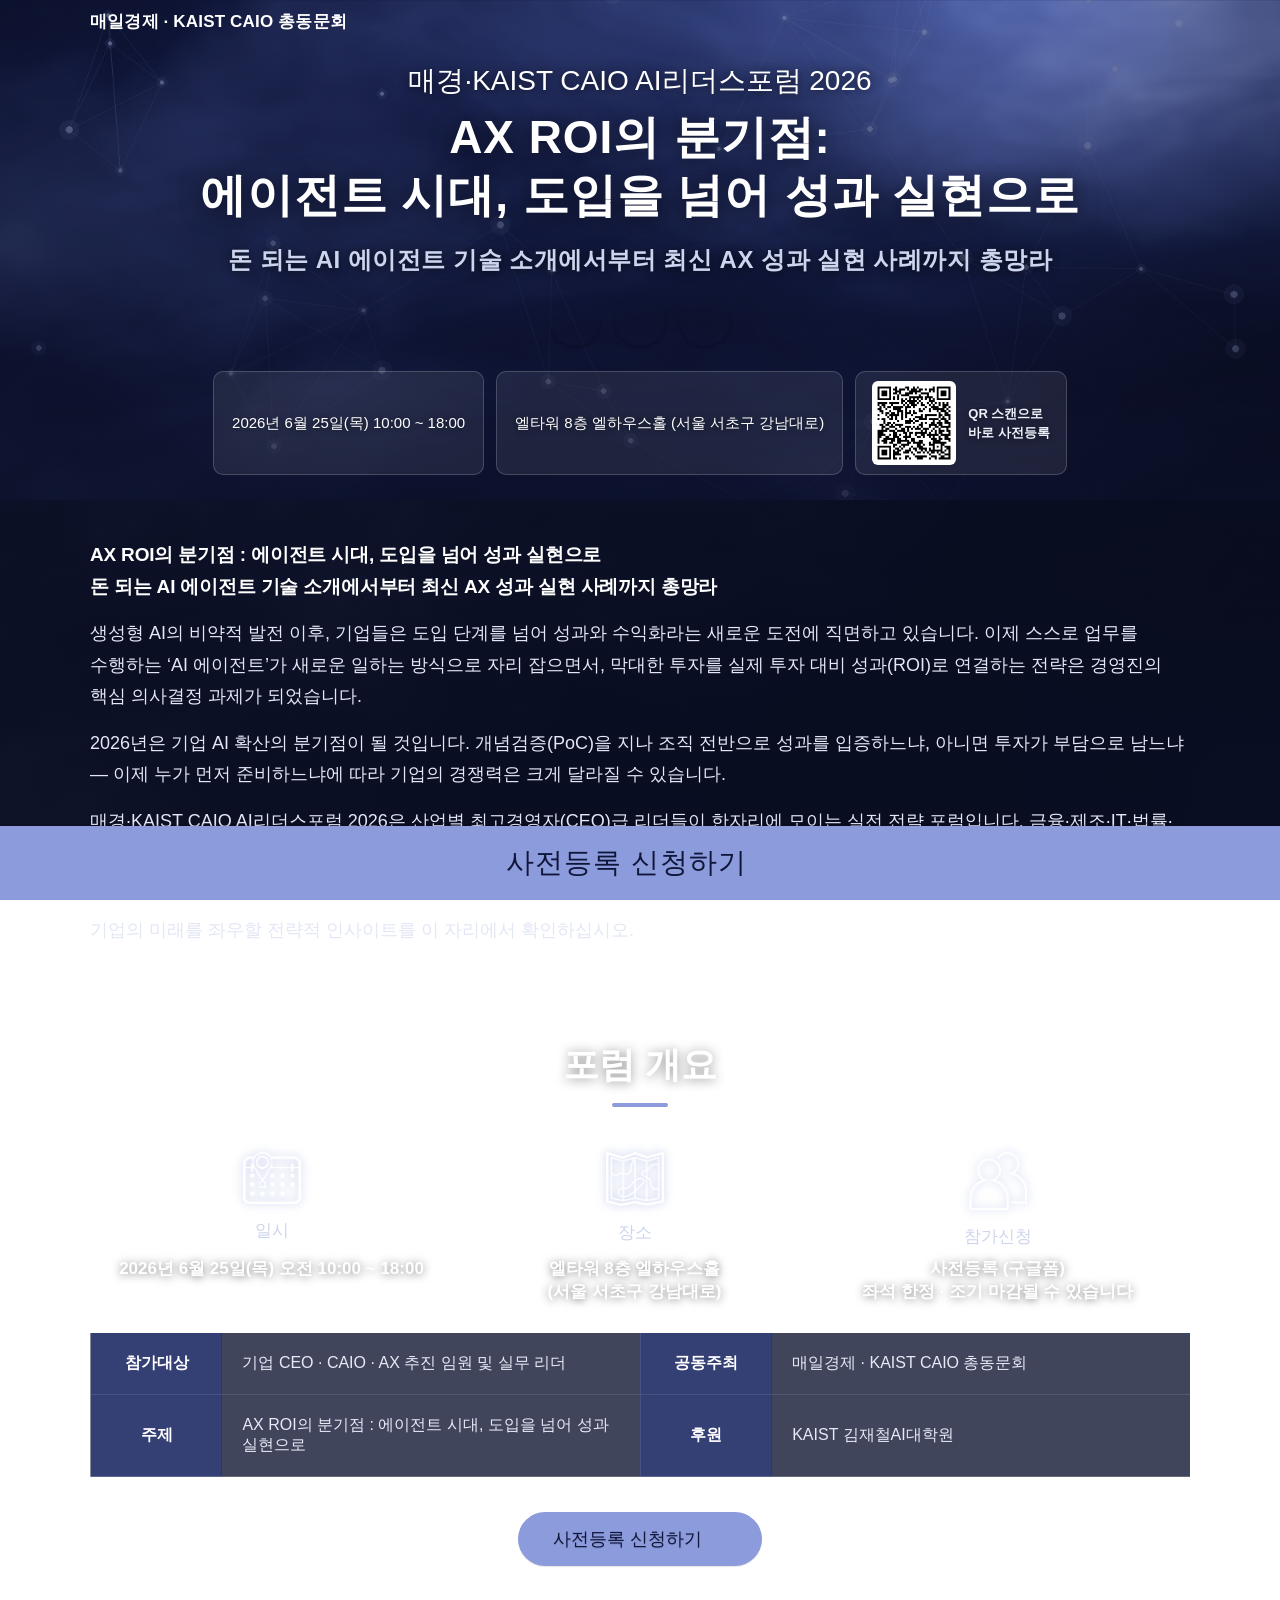
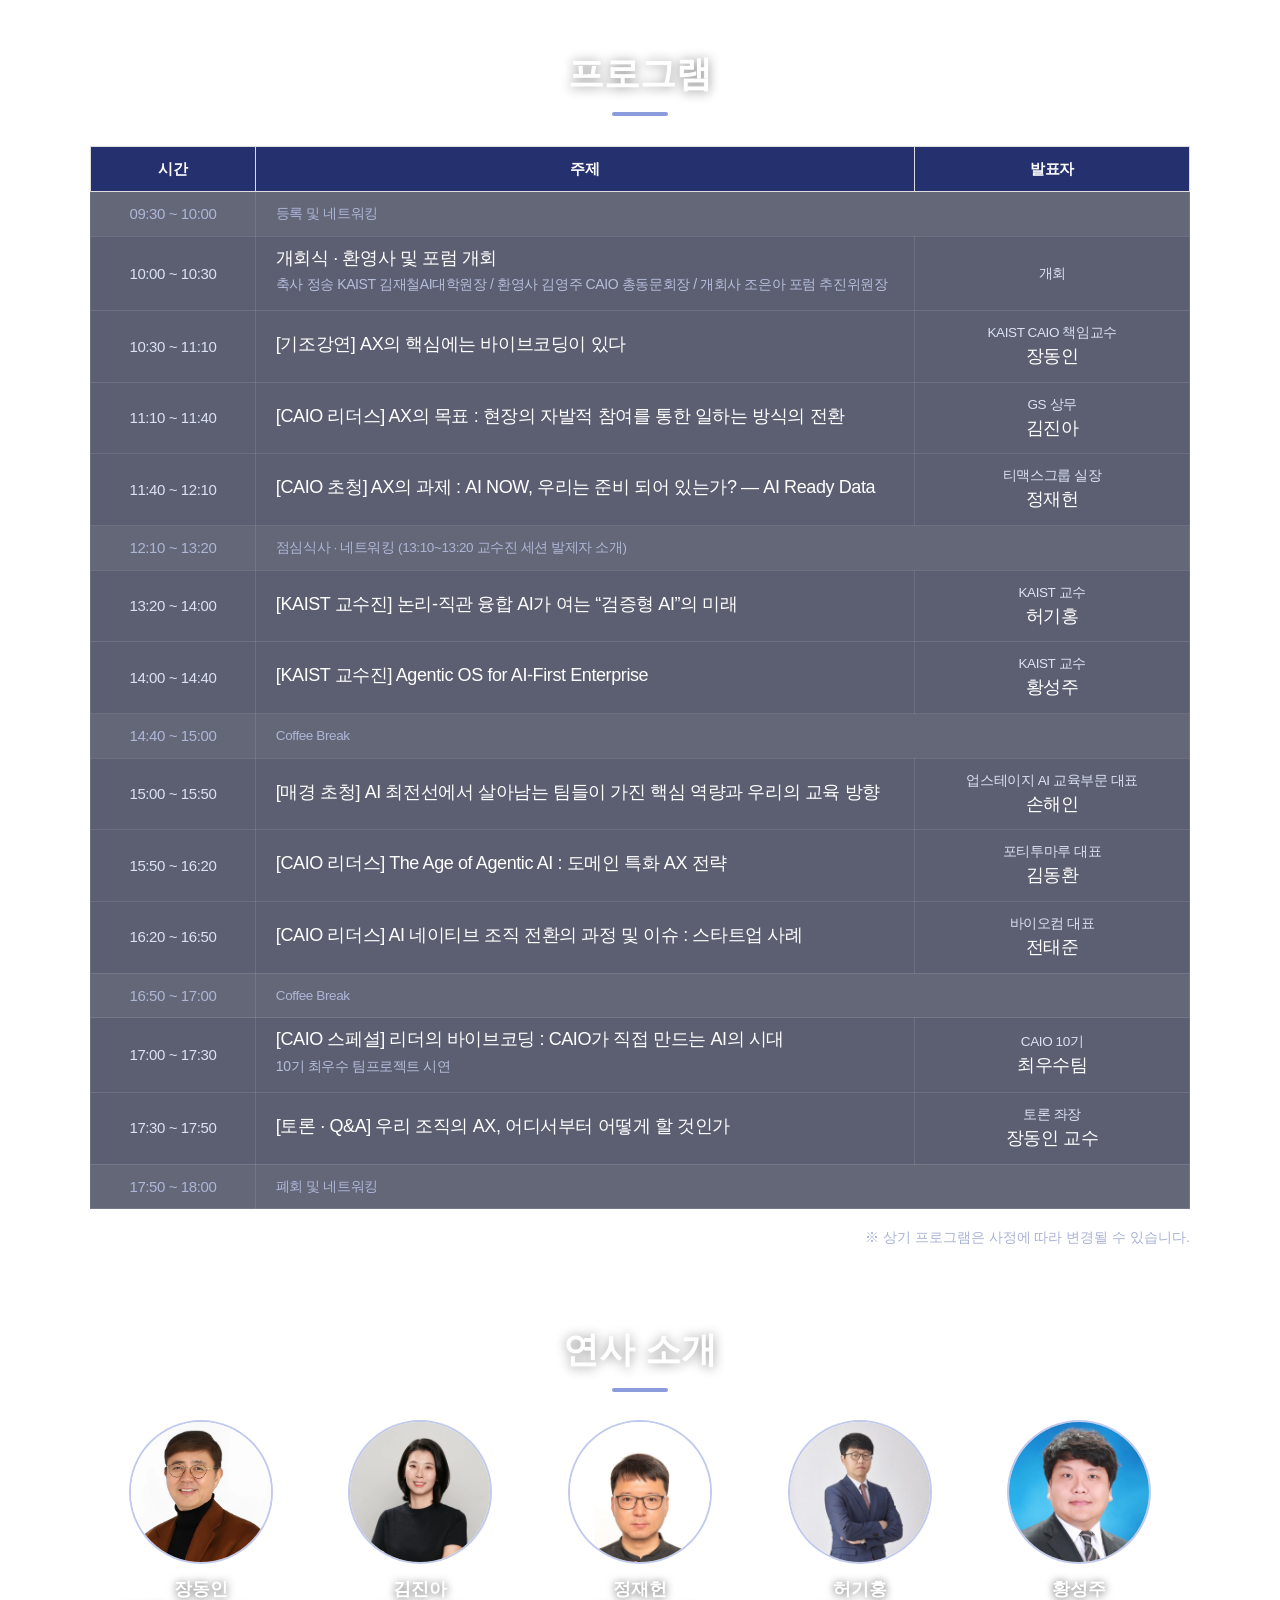
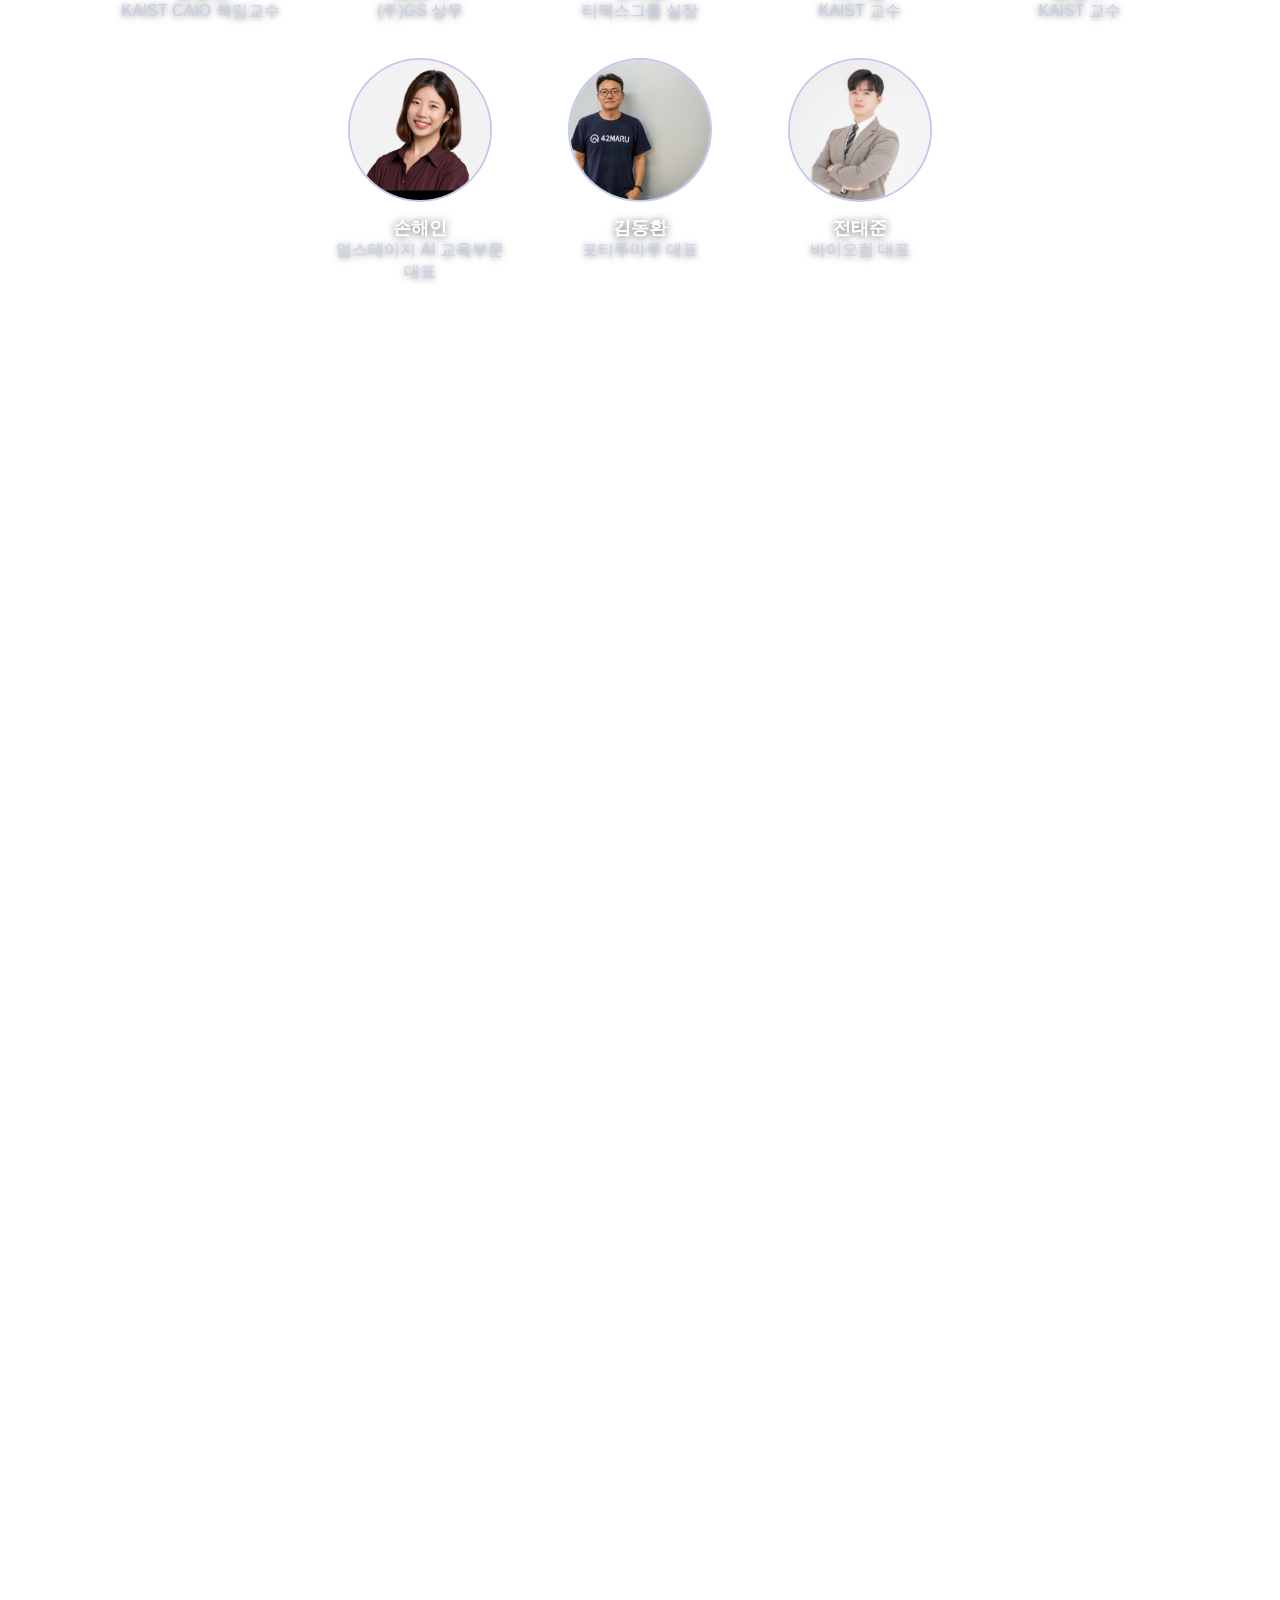
==== commit 1693e702: "feat: 주최측 수정 반영 — 대한장애인수영연맹 로고 적용 + 김진아(GS) 세션 부제 변경 - 협력/후원사 '대한장애인수영연맹' 텍스트 → 실제 로고 이미지(logo_paras" ====
--- a/index.html
+++ b/index.html
@@ -225,7 +225,7 @@
           </tr>
           <tr>
             <td>11:10 ~ 11:40</td>
-            <td><strong>[CAIO 리더스] AX의 목표 : 일하는 방식의 재설계를 통한 조직의 성과(ROI)</strong></td>
+            <td><strong>[CAIO 리더스] AX의 목표 : 현장의 자발적 참여를 통한 일하는 방식의 전환</strong></td>
             <td>GS 상무<strong>김진아</strong></td>
           </tr>
           <tr>
@@ -289,7 +289,7 @@
         <div id="record2_modal" class="modal"><div class="modalWrap"><span class="close" title="닫기">&times;</span><div class="modal-content"><p><b>[기조강연] AX의 핵심에는 바이브코딩이 있다</b><br><br>現 KAIST 김재철AI대학원 CAIO 담당 책임교수 / AiBB Lab 대표<br>7년째 CEO를 위한 AI 코딩 교육 진행<br>前 한국테라데이타 부사장, SAS코리아 부사장 등 역임<br><br>AX(AI 전환)를 성과로 연결하는 핵심 동력으로서의 ‘바이브코딩’을 조망하고, 리더가 직접 AI를 활용해 조직의 문제를 푸는 방향을 제시합니다.</p></div></div></div>
 
         <div id="lecturer3_btn" class="thumb_teacher"><span><img src="images/kimjina.webp" width="130"></span><strong>김진아</strong><p>(주)GS 상무</p></div>
-        <div id="record3_modal" class="modal"><div class="modalWrap"><span class="close" title="닫기">&times;</span><div class="modal-content"><p><b>[CAIO 리더스] AX의 목표 : 일하는 방식의 재설계를 통한 조직의 성과(ROI)</b><br>(주)GS 상무 · AX 조직 52g<br><br>GS그룹 AX 조직 52g가 6년간 정유공장·발전소·물류센터·편의점·고객센터 현장에서 추진한 혁신 사례를 통해, 기술 도입을 넘어 실제 업무 변화와 성과로 이어지는 방법을 공유합니다. AI를 조직문화와 일하는 방식의 변화로 연결하는 리더십·변화관리 원칙을 다룹니다.</p></div></div></div>
+        <div id="record3_modal" class="modal"><div class="modalWrap"><span class="close" title="닫기">&times;</span><div class="modal-content"><p><b>[CAIO 리더스] AX의 목표 : 현장의 자발적 참여를 통한 일하는 방식의 전환</b><br>(주)GS 상무 · AX 조직 52g<br><br>GS그룹 AX 조직 52g가 6년간 정유공장·발전소·물류센터·편의점·고객센터 현장에서 추진한 혁신 사례를 통해, 기술 도입을 넘어 실제 업무 변화와 성과로 이어지는 방법을 공유합니다. AI를 조직문화와 일하는 방식의 변화로 연결하는 리더십·변화관리 원칙을 다룹니다.</p></div></div></div>
 
         <div id="lecturer4_btn" class="thumb_teacher"><span><img src="images/jeongjaeheon.webp" width="130"></span><strong>정재헌</strong><p>티맥스그룹 실장</p></div>
         <div id="record4_modal" class="modal"><div class="modalWrap"><span class="close" title="닫기">&times;</span><div class="modal-content"><p><b>[CAIO 초청] AX의 과제 : AI NOW, 우리는 준비 되어 있는가? — AI Ready Data</b><br>Tmax그룹 실장 · 前 오케스트로 AGI 대표<br><br>에이전트는 구매가 아니라 보안·인프라·데이터 3대 전제 위에서 작동합니다. 경쟁력이 비정형·실시간 데이터의 표준화(ARD)로 이동하는 흐름과, 운영 가능한 AI 학습데이터를 만드는 글로벌 표준·프로세스, 한국형 소버린 AI 전략까지 제시합니다.</p></div></div></div>
@@ -330,7 +330,7 @@
         <span class="thumb_partner"><a href="https://www.kumhotire.co.kr" target="_blank" rel="noopener"><img src="images/logo_kumho.png" alt="금호타이어"></a></span>
         <span class="thumb_partner"><a href="https://www.jipyong.com" target="_blank" rel="noopener"><img src="images/logo_jipyong.png" alt="법무법인 지평"></a></span>
         <span class="thumb_partner"><a href="http://www.sysone.co.kr/" target="_blank" rel="noopener"><img src="images/logo_sysone.jpg" alt="시스원"></a></span>
-        <span class="thumb_partner" style="color:#222;font-size:16px;font-weight:700;letter-spacing:-.01em;"><a href="https://swimming.koreanpc.kr" target="_blank" rel="noopener" style="text-decoration:none;color:#222;">대한장애인수영연맹</a></span>
+        <span class="thumb_partner"><a href="https://swimming.koreanpc.kr" target="_blank" rel="noopener"><img src="images/logo_paraswim.png" alt="대한장애인수영연맹"></a></span>
       </div>
     </div>
   </section>
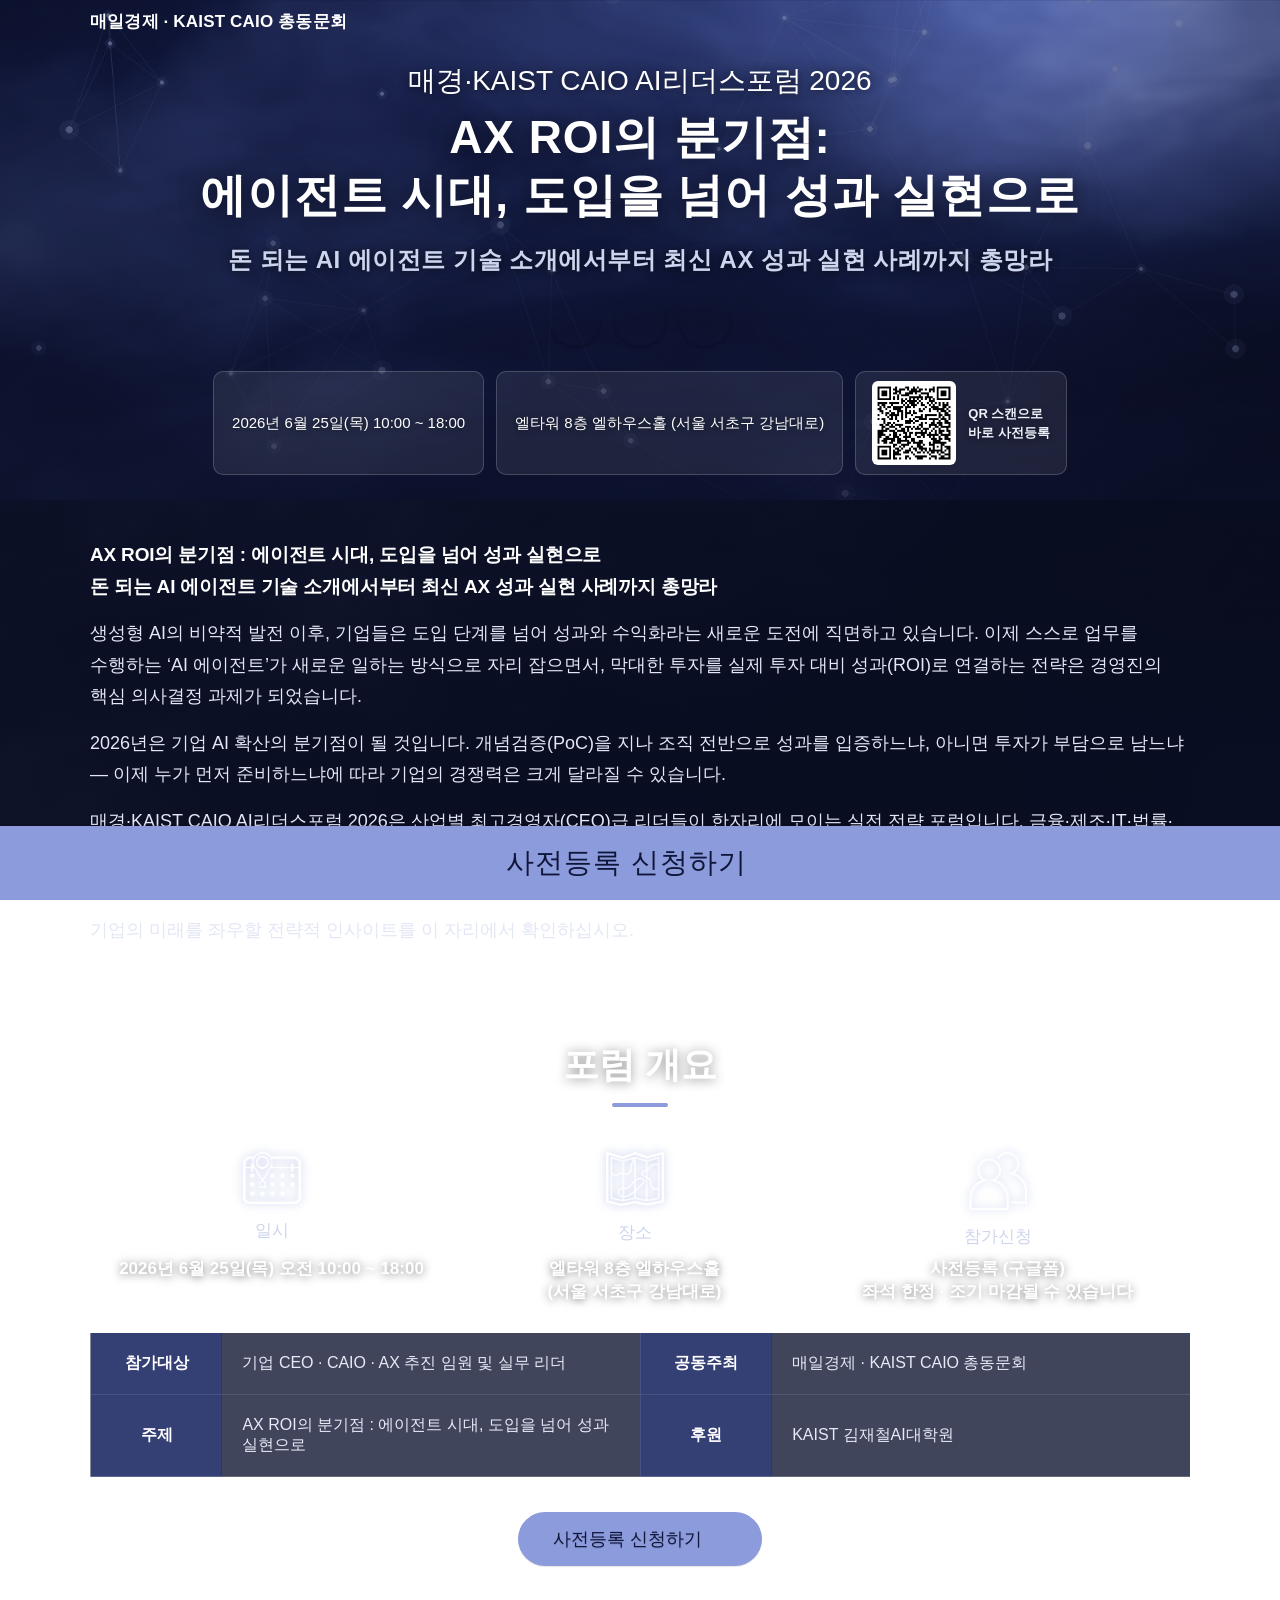
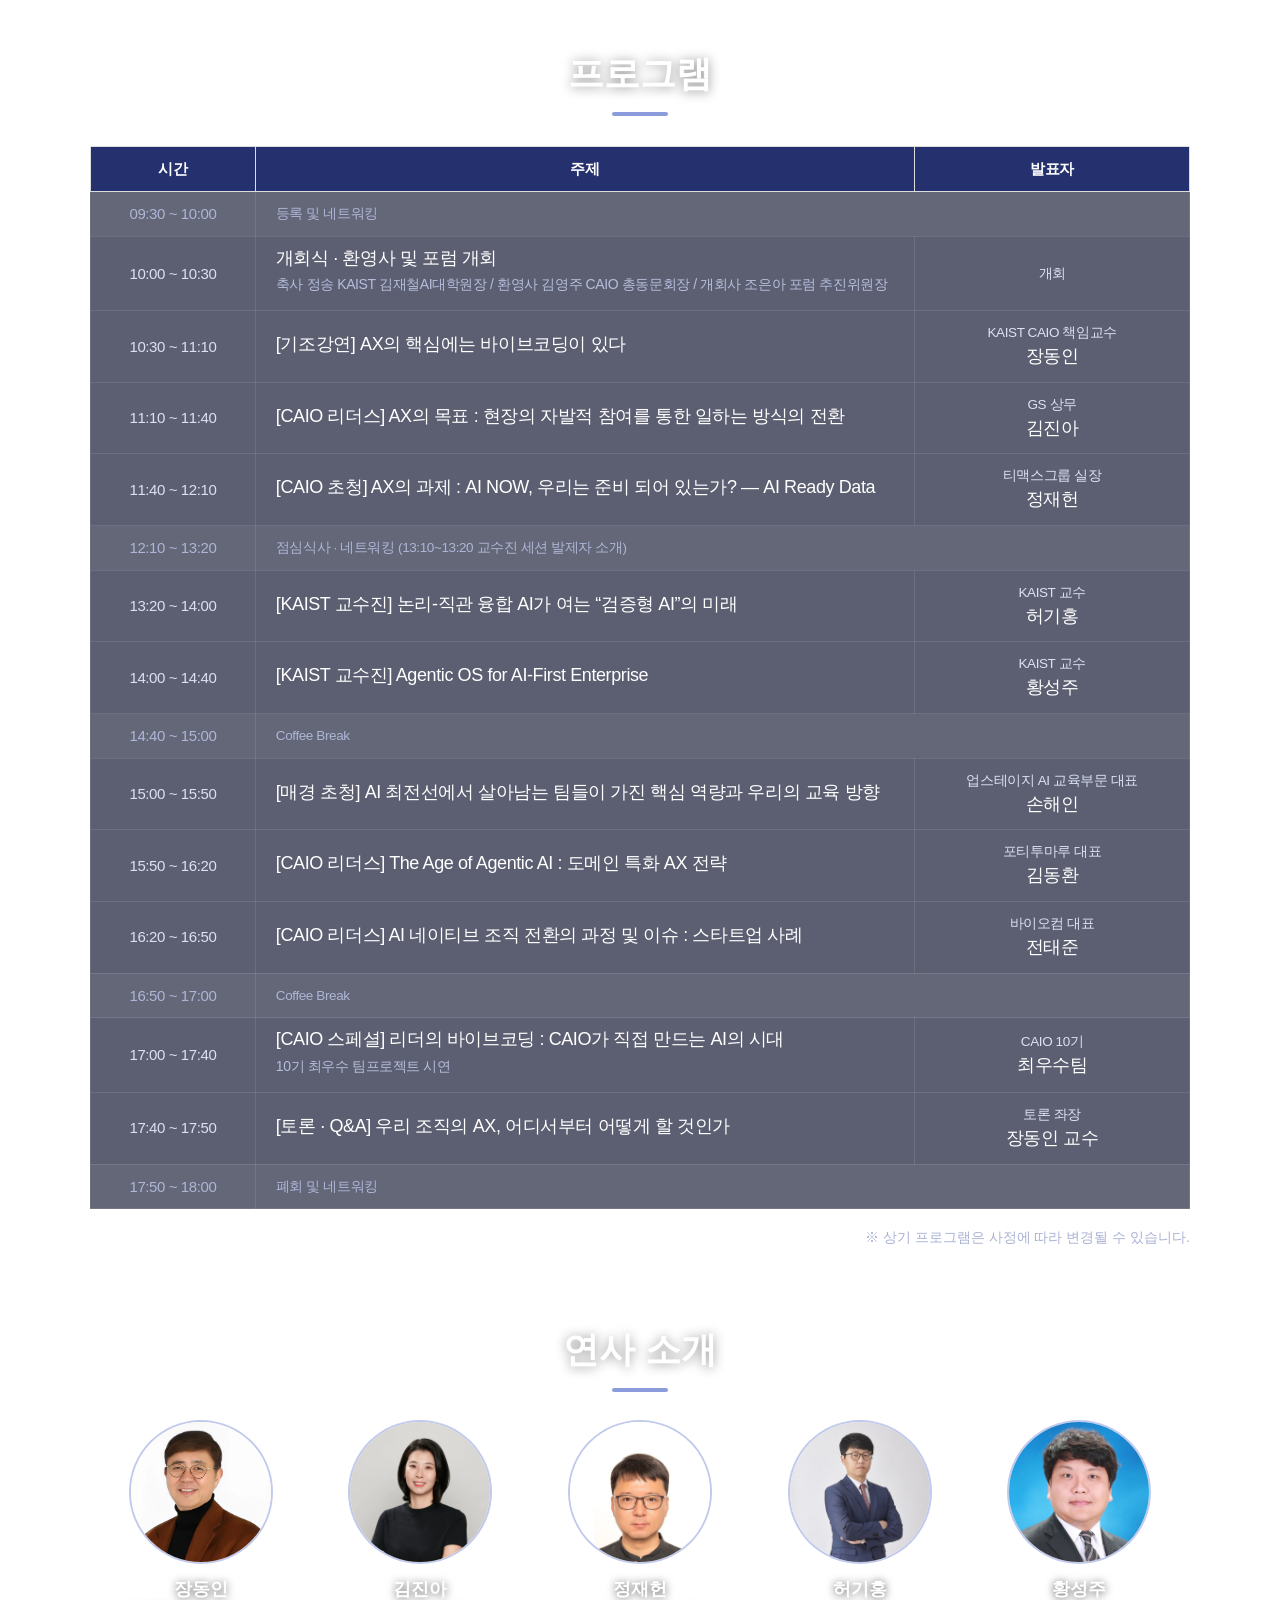
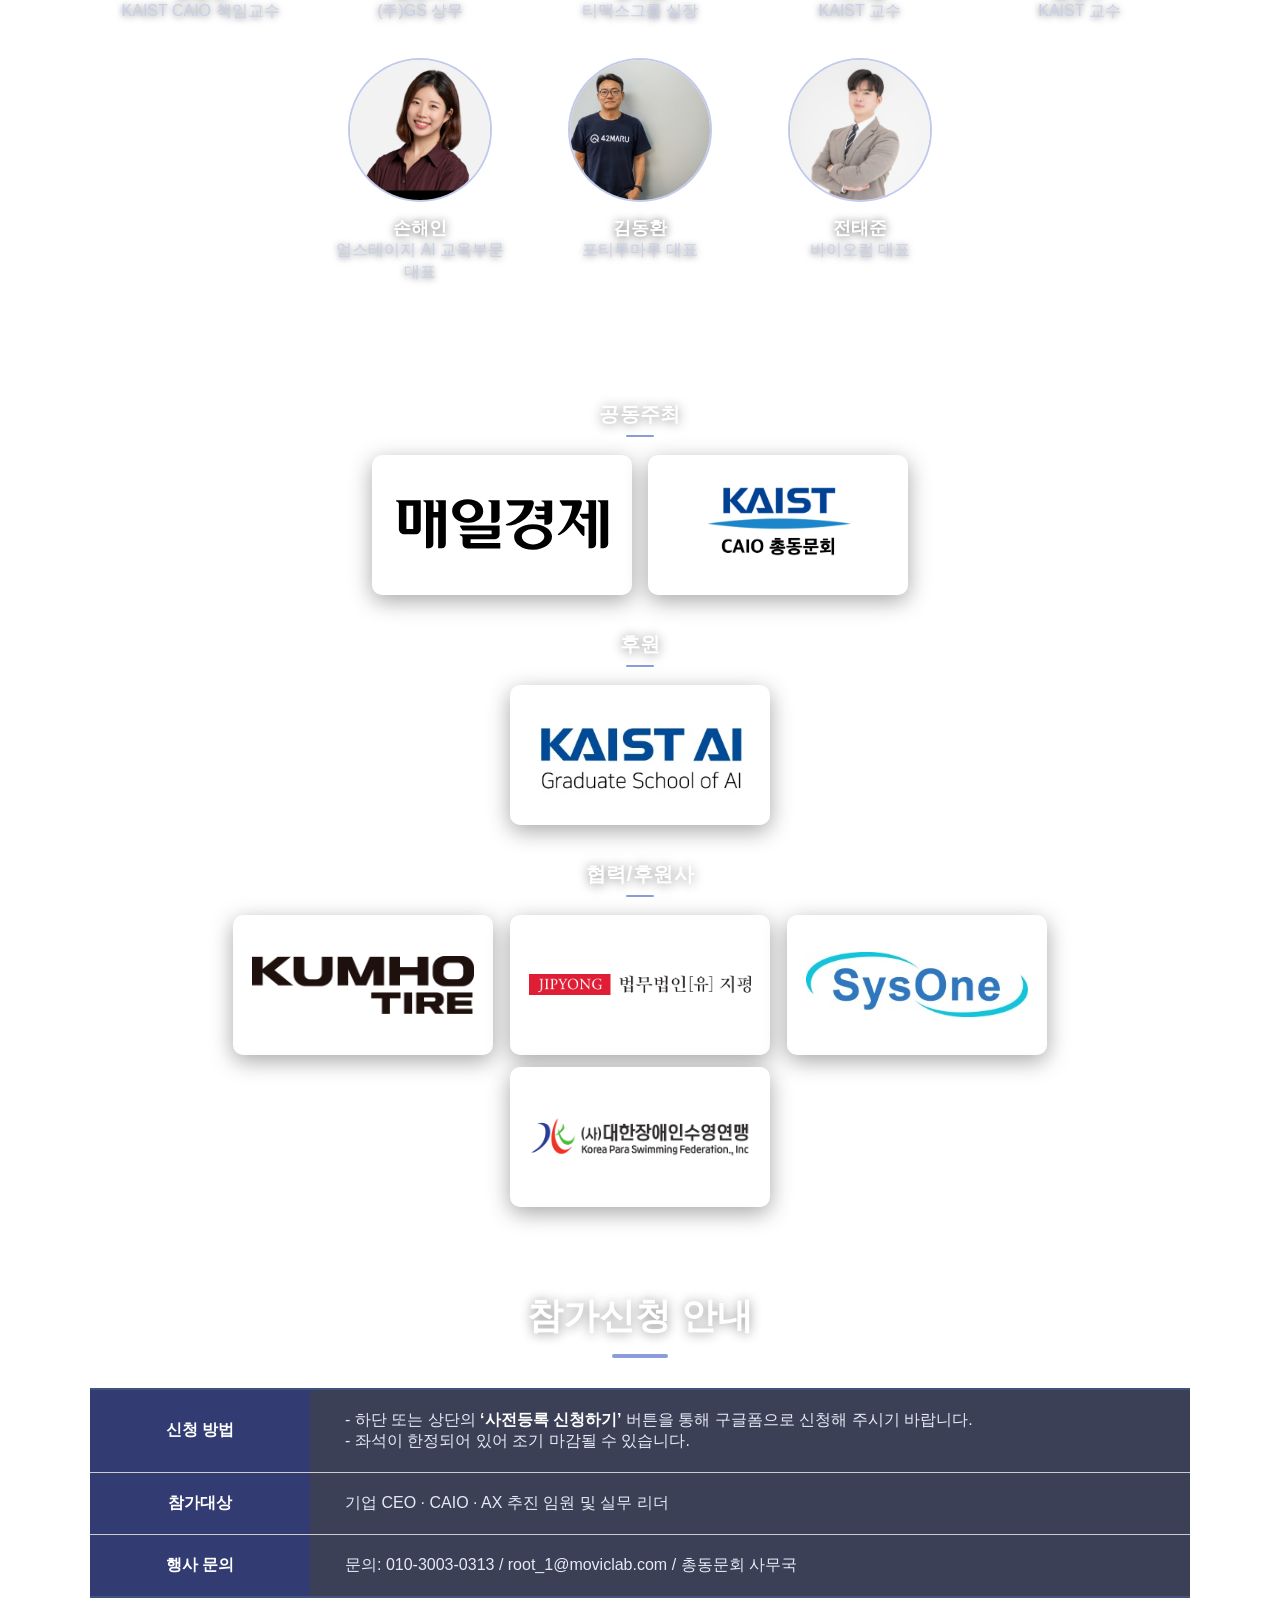
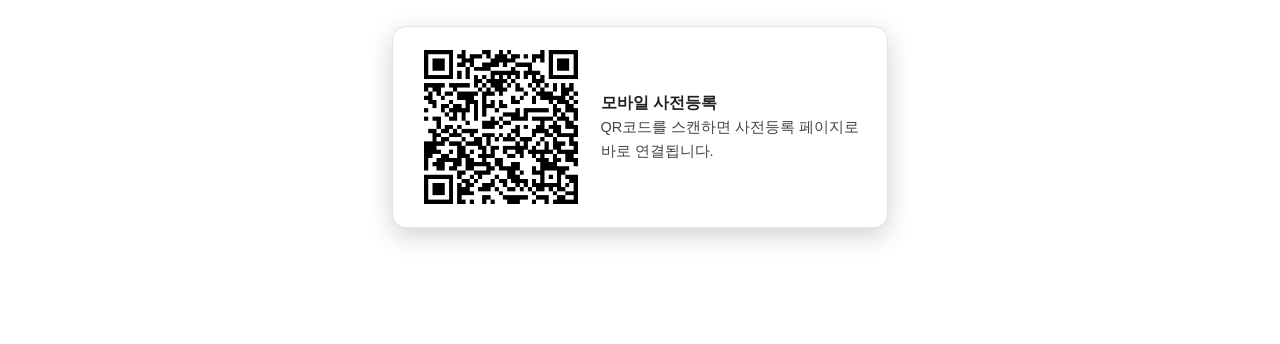
==== commit db9417ff: "fix: 세부 일정 시간 변경 — CAIO 스페셜·토론 슬롯 조정 - CAIO 스페셜(10기 시연) 17:00~17:30 → 17:00~17:40 - 토론·Q&A 17:30~17:" ====
--- a/index.html
+++ b/index.html
@@ -262,12 +262,12 @@
           </tr>
           <tr class="break"><td>16:50 ~ 17:00</td><td colspan="2">Coffee Break</td></tr>
           <tr>
-            <td>17:00 ~ 17:30</td>
+            <td>17:00 ~ 17:40</td>
             <td><strong>[CAIO 스페셜] 리더의 바이브코딩 : CAIO가 직접 만드는 AI의 시대</strong><p>10기 최우수 팀프로젝트 시연</p></td>
             <td>CAIO 10기<strong>최우수팀</strong></td>
           </tr>
           <tr>
-            <td>17:30 ~ 17:50</td>
+            <td>17:40 ~ 17:50</td>
             <td><strong>[토론 · Q&amp;A] 우리 조직의 AX, 어디서부터 어떻게 할 것인가</strong></td>
             <td>토론 좌장<strong>장동인 교수</strong></td>
           </tr>
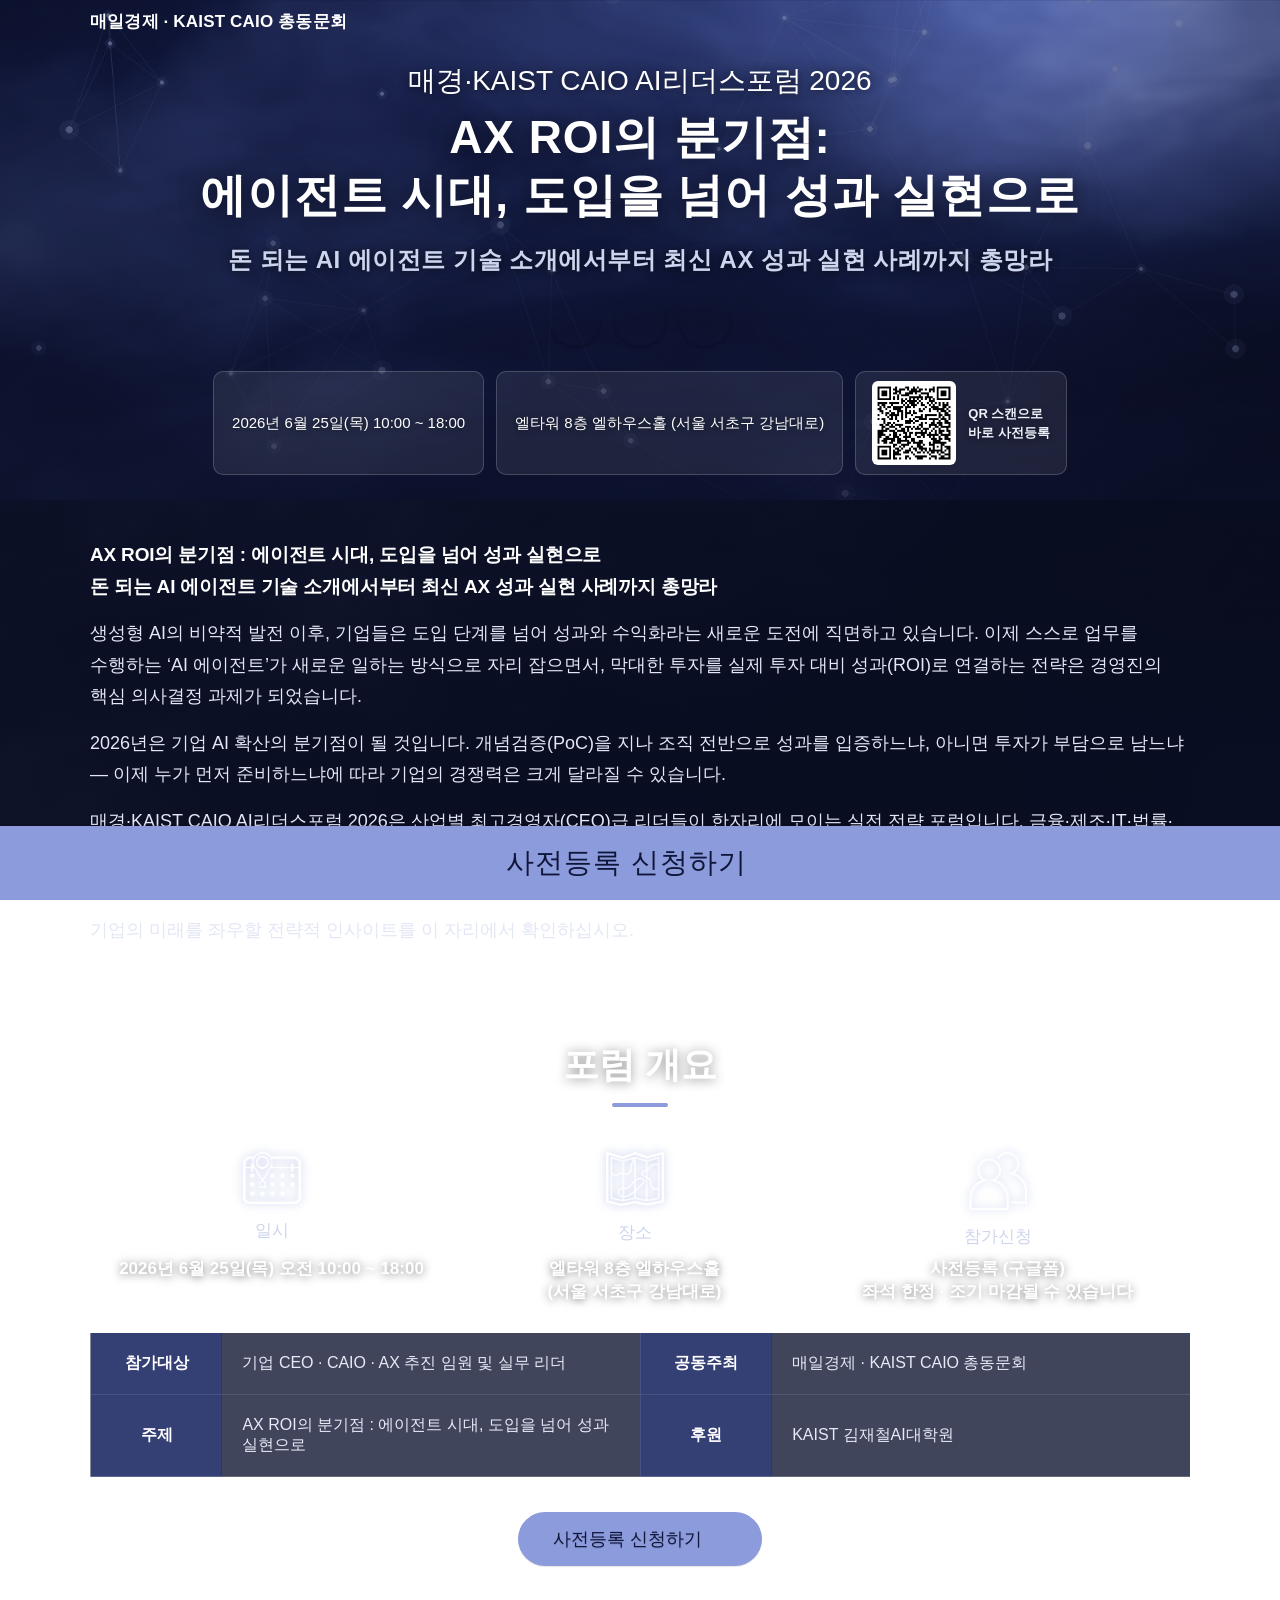
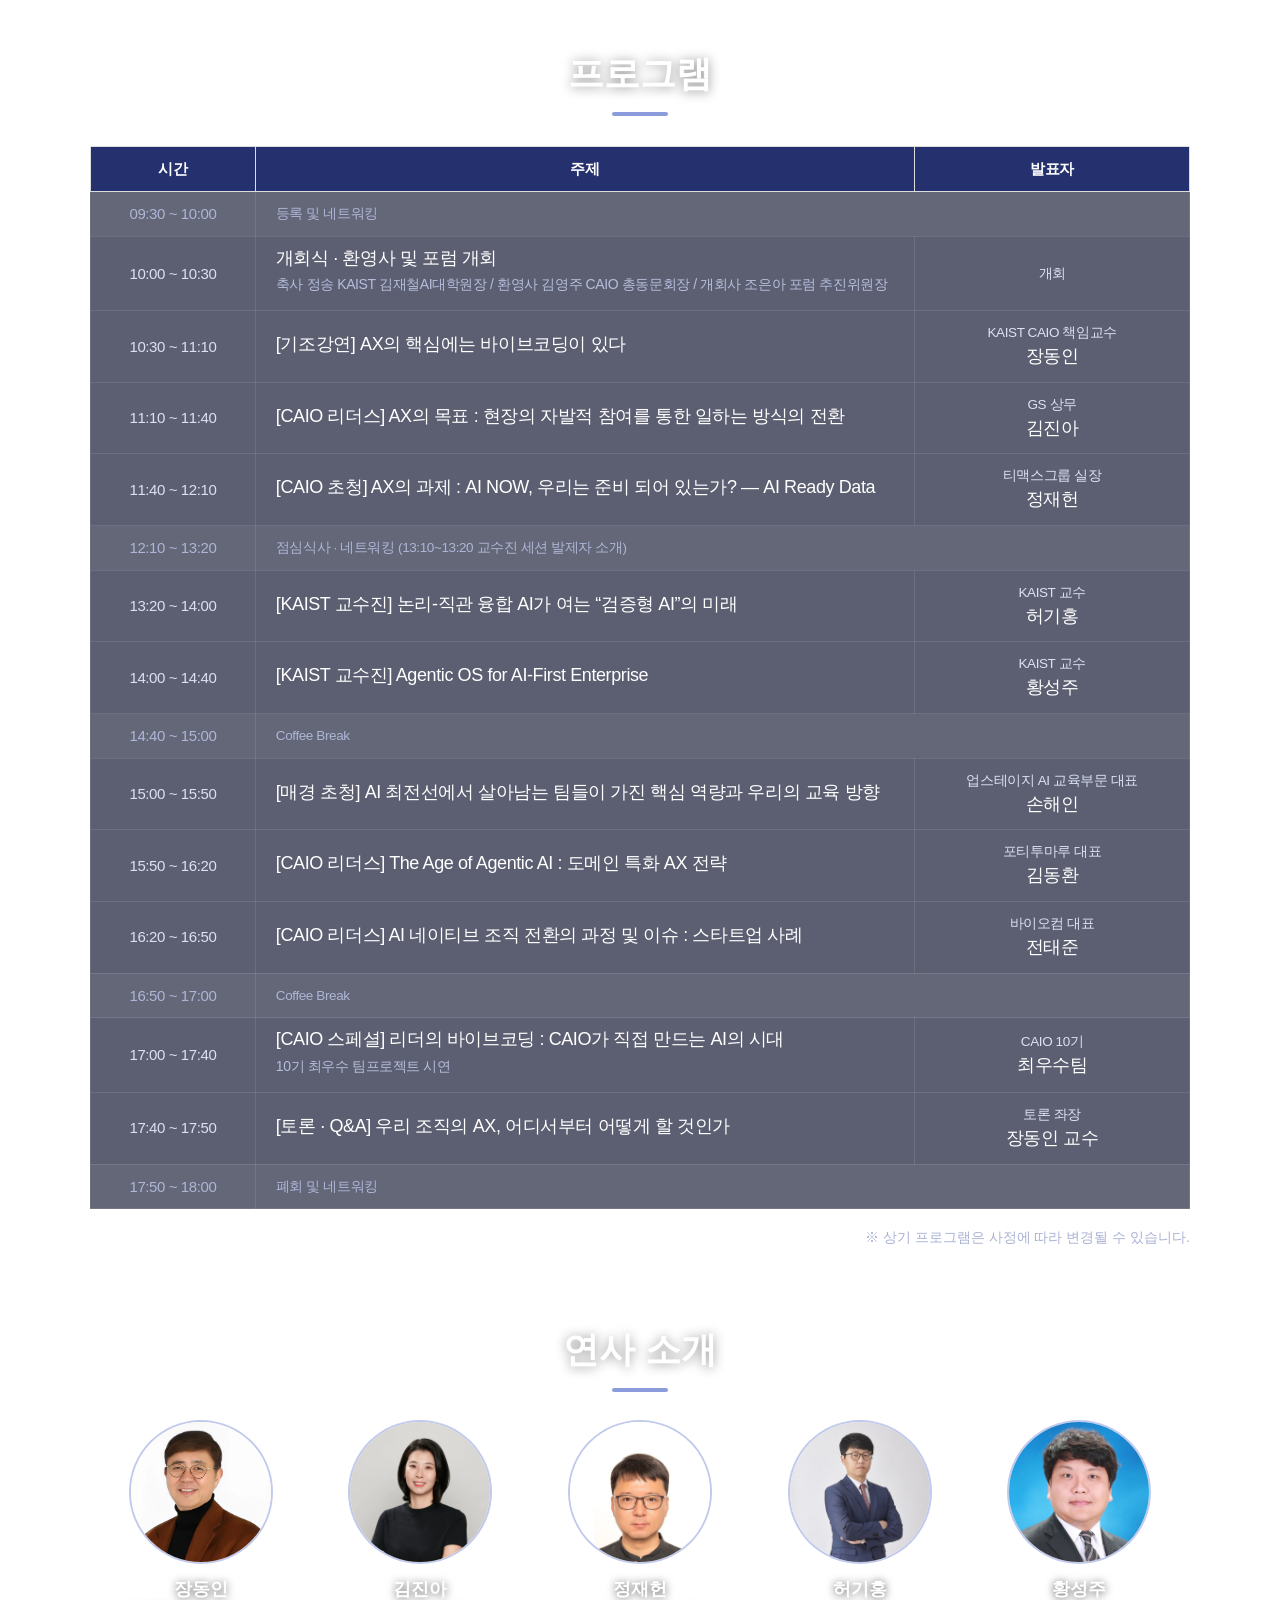
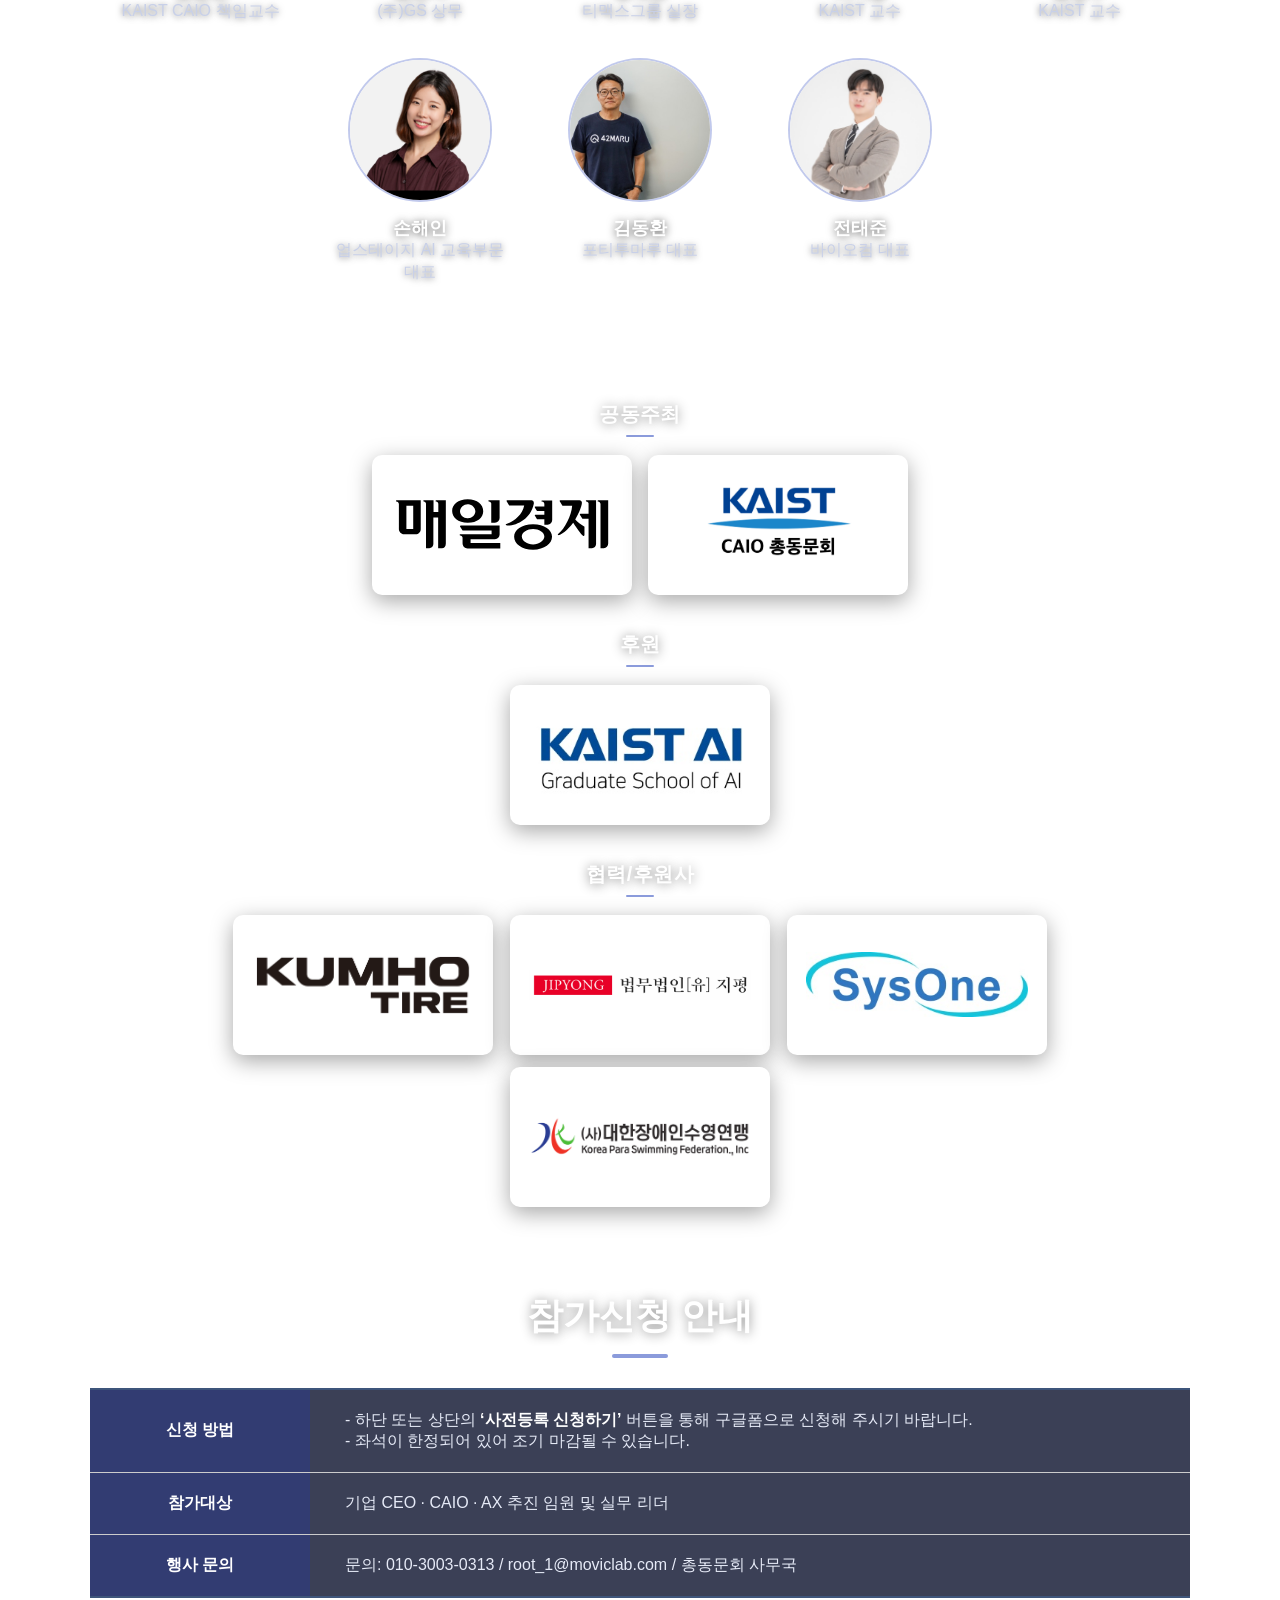
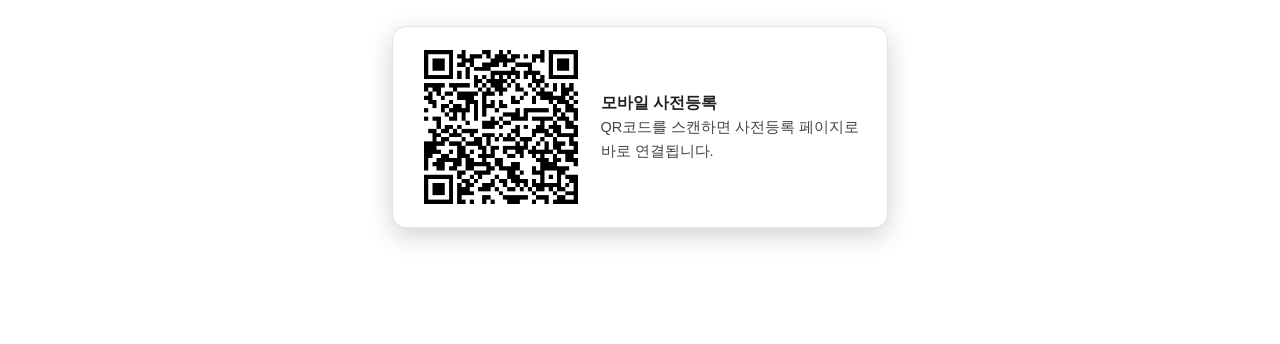
==== commit b8c2ffdc: "fix: 지평·금호 로고 캐시 무효화 — img src에 ?v=2 부여 기존 파일명 재사용으로 브라우저/CDN이 옛 로고를 캐시하는 문제 → 버전 쿼리로 강제 재요청 (방문자 새로" ====
--- a/index.html
+++ b/index.html
@@ -327,8 +327,8 @@
       </div>
       <h3>협력/후원사</h3>
       <div class="list_partner">
-        <span class="thumb_partner"><a href="https://www.kumhotire.co.kr" target="_blank" rel="noopener"><img src="images/logo_kumho.png" alt="금호타이어"></a></span>
-        <span class="thumb_partner"><a href="https://www.jipyong.com" target="_blank" rel="noopener"><img src="images/logo_jipyong.png" alt="법무법인 지평"></a></span>
+        <span class="thumb_partner"><a href="https://www.kumhotire.co.kr" target="_blank" rel="noopener"><img src="images/logo_kumho.png?v=2" alt="금호타이어"></a></span>
+        <span class="thumb_partner"><a href="https://www.jipyong.com" target="_blank" rel="noopener"><img src="images/logo_jipyong.png?v=2" alt="법무법인 지평"></a></span>
         <span class="thumb_partner"><a href="http://www.sysone.co.kr/" target="_blank" rel="noopener"><img src="images/logo_sysone.jpg" alt="시스원"></a></span>
         <span class="thumb_partner"><a href="https://swimming.koreanpc.kr" target="_blank" rel="noopener"><img src="images/logo_paraswim.png" alt="대한장애인수영연맹"></a></span>
       </div>
